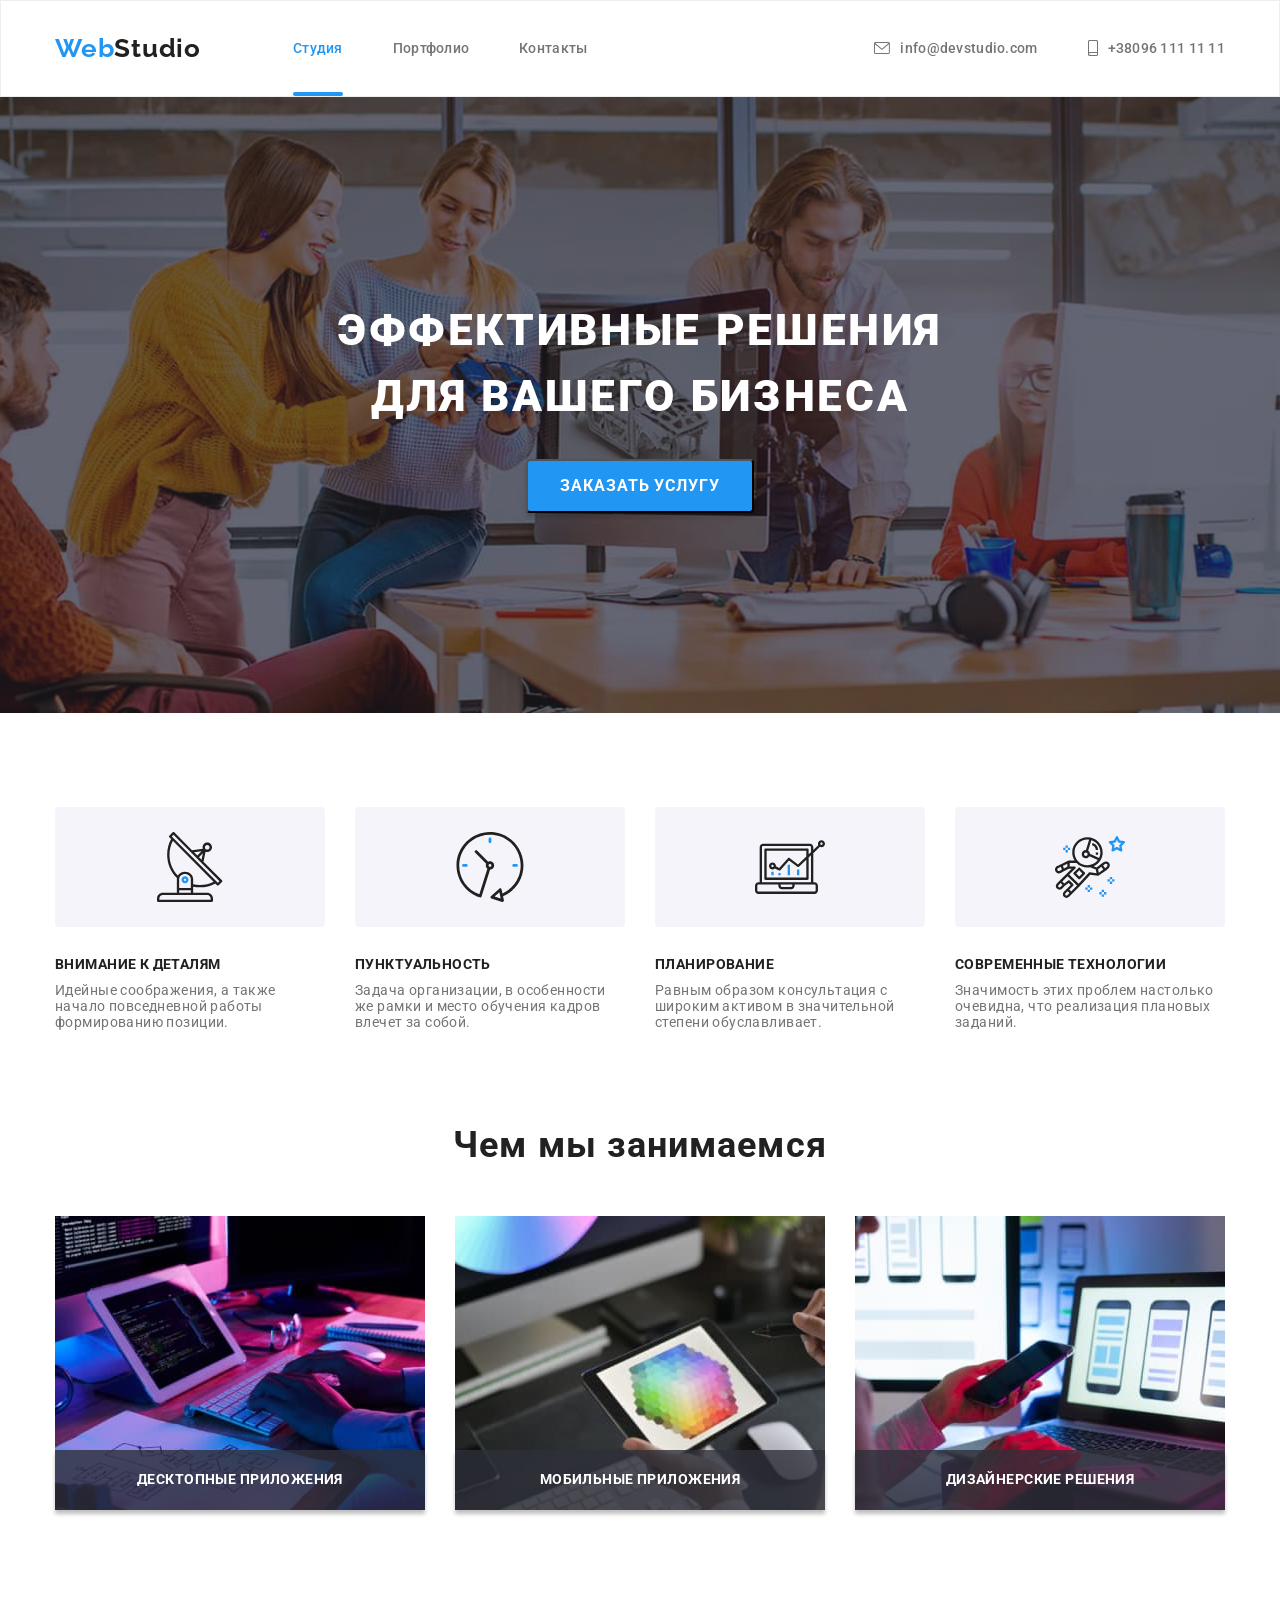
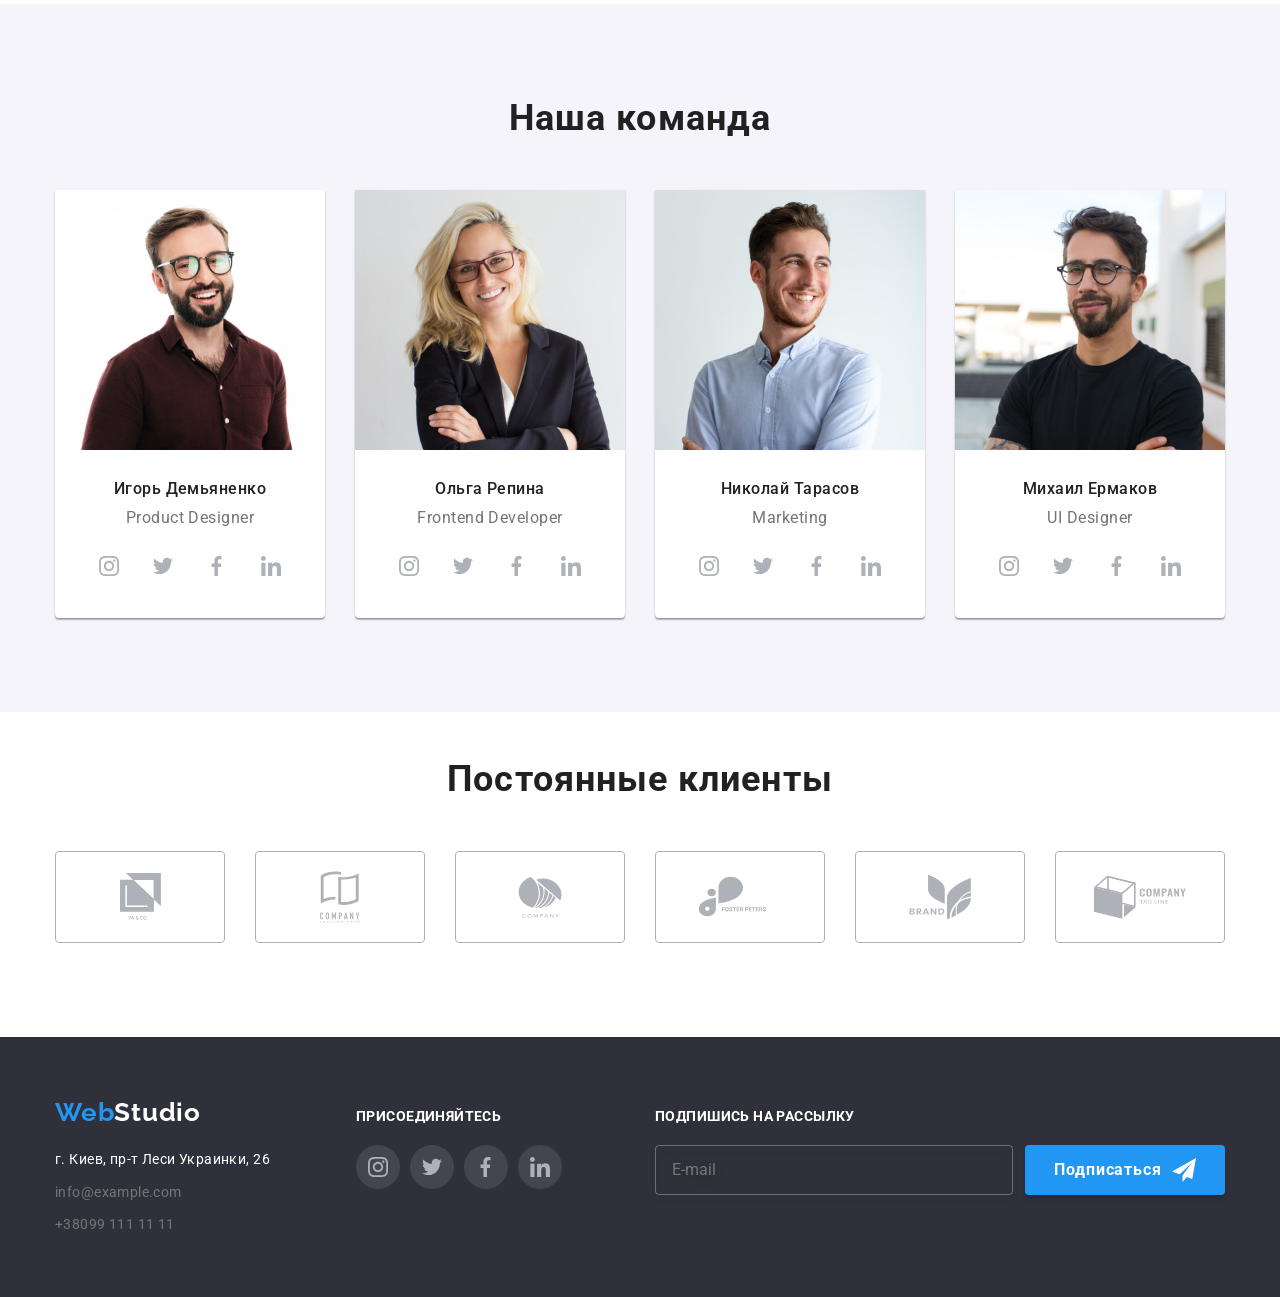
==== index.html @ 6029da36 "Начало" ====
<!DOCTYPE html>
<html lang="ru">
  <head>
    <meta charset="UTF-8">
    <meta http-equiv="X-UA-Compatible" content="IE=edge">
    <meta name="viewport" content="width=device-width, initial-scale=1.0">
    <title>Document</title>
    <link rel="stylesheet" href="https://fonts.googleapis.com/css2?family=Raleway:wght@700&family=Roboto:wght@400;500;700;900&display=swap">
    <link rel="stylesheet" href="https://cdnjs.cloudflare.com/ajax/libs/animate.css/4.1.1/animate.min.css">
    <link rel="stylesheet" href="https://cdnjs.cloudflare.com/ajax/libs/modern-normalize/1.0.0/modern-normalize.min.css">
    <link rel="stylesheet" href="./css/styles.css">
    <!--<link rel="stylesheet"  href="./css/main.min.css">-->
  </head>
  <body>
    <!--Шапка сайта-->
    <header class="header">
      <div class="container header-container">
      <nav class="navigation">
        <a class="logo-link link animate__flipInY" href="./index.html" lang="en"><span>Web</span>Studio</a>
        <ul class="menu list">
          <li class="menu-item"><a class="menu-link current" href="">Студия</a></li>
          <li class="menu-item"><a class="menu-link link" href="./portfolio.html">Портфолио</a></li>
          <li class="menu-item"><a class="menu-link link" href="">Контакты</a></li>
        </ul>
      </nav>
      <ul class="menu-two list">
        <li class="menu-item">
          <a class="contacts link" href="mailto:info@devstudio.com">
            <svg class="email-icon"><use href="./images/sprite.svg#icon-envelope"></use></svg>info@devstudio.com</a>
        </li>
          <li class="menu-item">
            <a class="tel-link link" href="tel:+380961111111">
              <svg class="tel-icon"><use href="./images/sprite.svg#icon-smartphone"></use></svg>+38096 111 11 11</a>
          </li>
      </ul>
    </div>
    </header>
    <!--Герой-->
    <main>
      <section class="hero">
        <div class="container">
        <h1 class="hero-title">Эффективные решения  для вашего бизнеса</h1>
        <div>
        <button class="modal-btn" type="button" data-modal-open>Заказать услугу</button>
        </div>
      </div>
      </section>
      <!--Особенности-->
      <section class="features section">
        <div class="container">
        <h2 class="hidden">Наши плюсы</h2>
        <ul class="features-list">
          <li class="item">
        <div class="icon-container">
        <svg class="icon" width="70" height="70"><use href="./images/sprite.svg#icon-antenna"></use></svg>
        </div>
            <h3 class="features-title">Внимание к деталям</h3>
            <p class="features-content">Идейные соображения, а также начало повседневной работы формированию позиции.</p>
          </li>
          <li class="item clock-icon">
        <div class="icon-container">
          <svg class="icon" width="70" height="70"><use href="./images/sprite.svg#icon-clock"></use></svg>
        </div>
            <h3 class="features-title">Пунктуальность</h3>
            <p class="features-content">Задача организации, в особенности же рамки и место обучения кадров влечет за собой.</p>
          </li>
          <li class="item diagram-icon">
        <div class="icon-container">
          <svg class="icon" width="70" height="70"><use href="./images/sprite.svg#icon-diagram"></use></svg>
        </div>
            <h3 class="features-title">Планирование</h3>
            <p class="features-content">Равным образом консультация с широким активом в значительной степени обуславливает.</p>
          </li>
          <li class="item astronaut-icon">
        <div class="icon-container">
          <svg class="icon" width="70" height="70"><use href="./images/sprite.svg#icon-astronaut"></use></svg>
        </div>
            <h3 class="features-title">Современные технологии</h3>
            <p class="features-content"> Значимость этих проблем настолько очевидна, что реализация плановых заданий.</p>
          </li>
        </ul>
        </div>
      </section>
      <!--Чем мы занимаемся-->
      <section class="we-doing section">
        <div class="container">
        <h2 class="we-doing-title">Чем мы занимаемся</h2>
        <ul class="doing-list">
          <li class="doing-item"><img src="./images/studio/img.jpg" alt="Image1" width="370">
            <p class="description-item">Десктопные приложения</p></li>
            <li class="doing-item"><img src="./images/studio/img1.jpg" alt="Image2" width="370">
            <p class="description-item">Мобильные приложения</p></li>
            <li class="doing-item"><img src="./images/studio/img2.jpg" alt="Image3" width="370">
            <p class="description-item">Дизайнерские решения</p></li>
        </ul>
      </div>
      </section>
      <!--Наша команда-->
      <section class="our-team section">
      <div class="container">
      <h2 class="our-team-title">Наша команда</h2>
      <ul class="team-list list">
          <li class="team-list-item">
            <img class="team-list-img" src="./images/studio/team1.jpg" alt="img team" width="270">
            <div class="card">
            <h3 class="team-title">Игорь Демьяненко</h3>
            <p class="team-content" lang="en">Product Designer</p>
          <ul class="social-list">
        <li class="social-list-item"><a href="" class="social-list-link link"> 
          <svg class="social-list-icon"><use href="./images/sprite.svg#icon-instagram"></use></svg>
          </a>
        </li>
        <li class="social-list-item"><a href="" class="social-list-link">
          <svg class="social-list-icon"><use href="./images/sprite.svg#icon-twitter"></use></svg>
          </a> 
        </li>
        <li class="social-list-item"><a href="" class="social-list-link">
          <svg class="social-list-icon"><use href="./images/sprite.svg#icon-facebook"></use></svg>
          </a>
        </li>
        <li class="social-list-item"><a href="" class="social-list-link">
          <svg class="social-list-icon"><use href="./images/sprite.svg#icon-linkedin"></use></svg>
          </a>
        </li>
          </ul>
          </div>
          </li>
          <li class="team-list-item">
            <img class="team-list-img" src="./images/studio/team2.jpg" alt="img team one" width="270">
            <div class="card">
            <h3 class="team-title">Ольга Репина</h3>
            <p class="team-content" lang="en">Frontend Developer</p>
          <ul class="social-list">
              <li class="social-list-item"><a href="" class="social-list-link link"> 
                <svg class="social-list-icon"><use href="./images/sprite.svg#icon-instagram"></use></svg>
                </a>
              </li>
              <li class="social-list-item"><a href="" class="social-list-link">
                <svg class="social-list-icon"><use href="./images/sprite.svg#icon-twitter"></use></svg>
                </a> 
              </li>
              <li class="social-list-item"><a href="" class="social-list-link">
                <svg class="social-list-icon"><use href="./images/sprite.svg#icon-facebook"></use></svg>
                </a>
              </li>
              <li class="social-list-item"><a href="" class="social-list-link">
                <svg class="social-list-icon"><use href="./images/sprite.svg#icon-linkedin"></use></svg>
                </a>
              </li>
          </ul>
          </div>
          </li>
          <li class="team-list-item">
            <img  class="team-list-img" src="./images/studio/team3.jpg" alt="img team two" width="270">
            <div class="card">
            <h3 class="team-title">Николай Тарасов</h3>
            <p class="team-content" lang="en">Marketing</p>
          <ul class="social-list">
              <li class="social-list-item"><a href="" class="social-list-link link"> 
                <svg class="social-list-icon"><use href="./images/sprite.svg#icon-instagram"></use>
                </svg>
                </a>
              </li>
              <li class="social-list-item"><a href="" class="social-list-link link">
                <svg class="social-list-icon"><use href="./images/sprite.svg#icon-twitter"></use></svg>
                </a> 
              </li>
              <li class="social-list-item"><a href="" class="social-list-link link">
                <svg class="social-list-icon"><use href="./images/sprite.svg#icon-facebook"></use></svg>
                </a>
              </li>
              <li class="social-list-item"><a href="" class="social-list-link link">
                <svg class="social-list-icon"><use href="./images/sprite.svg#icon-linkedin"></use></svg>
                </a>
              </li>
          </ul>  
          </div>
          </li>
          <li class="team-list-item">
            <img  class="team-list-img" src="./images/studio/team4.jpg" alt="img team three" width="270">
            <div class="card">
            <h3 class="team-title">Михаил Ермаков</h3>
            <p class="team-content" lang="en">UI Designer</p>
          <ul class="social-list">
              <li class="social-list-item"><a href="" class="social-list-link link"> 
                <svg class="social-list-icon"><use href="./images/sprite.svg#icon-instagram"></use></svg>
                </a>
              </li>
              <li class="social-list-item"><a href="" class="social-list-link link">
                <svg class="social-list-icon"><use href="./images/sprite.svg#icon-twitter"></use></svg>
                </a> 
              </li>
              <li class="social-list-item"><a href="" class="social-list-link link">
                <svg class="social-list-icon"><use href="./images/sprite.svg#icon-facebook"></use></svg>
                </a>
              </li>
              <li class="social-list-item"><a href="" class="social-list-link link">
                <svg class="social-list-icon"><use href="./images/sprite.svg#icon-linkedin"></use></svg>
                </a>
              </li>
          </ul>
          </div>
          </li>
        </ul>
      </div>
      </section>
    <!--Постоянные клиенты-->
      <section class="clients section">
        <h2 class="clients-title">Постоянные клиенты</h2>
        <ul class="clients-list">
        <li class="clients-list-item">
          <a href="" class="clients-list-link link">
          <svg class="clients-list-icon"  width="41" height="47"><use href="./images/client.svg#icon-group1"></use></svg>
        </a>
        </li>
        <li class="clients-list-item">
          <a href="" class="clients-list-link link">
          <svg class="clients-list-icon" width="40" height="52">
            <use href="./images/client.svg#icon-group2"></use></svg>
        </a>
        </li>
        <li class="clients-list-item">
          <a href="" class="clients-list-link link">
          <svg class="clients-list-icon" width="44" height="42">
            <use href="./images/client.svg#icon-group3"></use></svg>
        </a>
        </li>
        <li class="clients-list-item">
          <a href="" class="clients-list-link link">
          <svg class="clients-list-icon" width="85" height="41"><use href="./images/client.svg#icon-group4"></use></svg>
        </a>
        </li>
        <li class="clients-list-item">
          <a href="" class="clients-list-link link">
          <svg class="clients-list-icon" width="63" height="46"><use href="./images/client.svg#icon-group5"></use></svg>
        </a>
        </li>
        <li class="clients-list-item">
          <a href="" class="clients-list-link link">
          <svg class="clients-list-icon" width="94" height="44"><use href="./images/client.svg#icon-group6"></use></svg>
        </a>
        </li>
        </ul>
      </section>
    </main>
    <!--Футер-->
    <footer class="footer">
      <div class="container footer-container">
        <div class="footer-part">
      <a class="logo-link-two link" href="" lang="en"><span>Web</span><span class="logo-color">Studio</span></a>
      <address class="address">
        <ul class="footer-list">
          <li class="address-link">
            <a class="map-link link" href="https://goo.gl/maps/Ut2xwaLdVSmV2iXo9" target="_blank" rel="noreferrer noopener">г. Киев, пр-т Леси Украинки, 26</a>
          </li>
          <li class="address-link">
            <a class="contacts-two link" href="mailto:info@example.com">info@example.com</a>
          </li>
          <li>
            <a class="tel-link-two link" href="tel:+380991111111">+38099 111 11 11</a>
          </li>
        </ul>
      </address>
    </div>
      <div class="network">
        <h3 class="network-item">присоединяйтесь</h3>
        <ul class="network-list">
          <li class="network-list-item">
            <a class="network-list-link link" href=""> 
            <svg class="network-list-icon"><use href="./images/sprite.svg#icon-instagram"></use></svg>
            </a>
          </li>
          <li class="network-list-item">
            <a href="" class="network-list-link link">
            <svg class="network-list-icon"><use href="./images/sprite.svg#icon-twitter"></use></svg>
            </a> 
          </li>
          <li class="network-list-item">
            <a href="" class="network-list-link link">
            <svg class="network-list-icon"><use href="./images/sprite.svg#icon-facebook"></use></svg>
            </a>
          </li>
          <li class="network-list-item">
            <a href="" class="network-list-link link">
            <svg class="network-list-icon"><use href="./images/sprite.svg#icon-linkedin"></use></svg>
            </a>
          </li>
      </ul>
      </div>
          <!--Подписаться-->
    <div class="subscribe">
      <p class="footer-form-head">Подпишись на рассылку</p>
      <form action="#" class="footer-form">
      <input type="email" name="user-subscribe" class="footer-form-input" placeholder="E-mail">
      <button type="submit" class="footer-form-btn">Подписаться
        <svg class="footer-btn-icon" width="24" height="24"><use href="./images/icon.send.svg#icon-iconsend"></use></svg>
      </button>
      </form>
    </div>
    </div>
    </footer>
    <!--Modal window-->
    <div class="backdrop is-hidden" data-modal>
      <div class="modal">
        <button class="modal-close-btn" type="button" data-modal-close>
          <svg class="close-btn-icon" width="18" height="18"><use href="./images/sprite.svg#icon-close-button"></use></svg>
        </button>
            <!--Форма-->
            <form action="#" method="GET" class="modal-form">
              <p class="mode-form-head">Оставьте свои данные, мы вам перезвоним</p>
            <label class="modal-label-field">
                Имя
              <span class="modal-form-input-wrapper">
              <input type="text" name="user-name" class="modal-form-input" placeholder="" required minlength="2">
              <svg class="form-icon"><use href="./images/icons.svg#icon-person"></use></svg>
              </span>
            </label>
            <label class="modal-label-field">
                Телефон
                <span class="modal-form-input-wrapper">
                <input type="tel" name="user-phone" class="modal-form-input" required 
                pattern="[0-9]{3}-[0-9]{3}-[0-9]{2}-[0-9]{2}" title="096-111-11-11" placeholder="">
                <svg class="form-icon"><use href="./images/icons.svg#icon-phone"></use></svg>
              </span>
            </label>
            <label class="modal-label-field">
                Почта
                <span class="modal-form-input-wrapper">
                <input type="email" name="user-email" class="modal-form-input" placeholder="" required title="rubic.bob@123.com">
              <svg class="form-icon"><use href="./images/icons.svg#icon-email"></use></svg>
              </span>
            </label>
            <label class="modal-label-field">
              Комментарий
            <textarea name="user-comment" class="modal-form-comment" placeholder="Введите текст"></textarea>
            </label>
            <div class="checkbox">
              <input type="checkbox" name="user-policy" class="modal-form-checkbox visually-hidden" id="checkbox-policy" required>
              <label for="checkbox-policy" class="modal-form-checkbox-policy">Соглашаюсь с рассылкой и принимаю<a class="modal-form-policy-link" href=""> Условия договора</a>
              </label>
            </div>
            <button type="submit" class="modal-form-btn">Отправить</button>
            </form>
      </div>
    </div>
    <script src="./js/modal.js"></script>
  </body>
</html>
---- css/styles.css ----
:root {
  --main-color: #212121;
  --second-color: #757575;
  --hover-color: #2196f3;
  --white-color: #ffffff;
  --new-color: #f5f4fa;
  --border: #eeeeee;
  --two-color: #2f303a;
  --end-color: #c4c4c4;
  --fill-color: #afb1b8;
  --close-color: #000000;
  --portfolio-shadow: 0px 1px 1px rgba(0, 0, 0, 0.12),
    0px 4px 4px rgba(0, 0, 0, 0.06), 1px 4px 6px rgba(0, 0, 0, 0.16);
  --timing-func: cubic-bezier(0.4, 0, 0.2, 1);
}
body {
  font-family: 'Roboto', sans-serif;
  color: var(--main-color);
  margin: 0;
}
h1,
h2,
h3,
h4,
h5,
p {
  margin-top: 0;
  margin-bottom: 0;
}
ul,
ol {
  margin-top: 0;
  margin-bottom: 0;
  padding-left: 0;
}
img {
  display: block;
}
ul {
  list-style: none;
}
.link {
  text-decoration: none;
  color: inherit;
}
.section {
  padding-top: 94px;
  padding-bottom: 94px;
}
.visually-hidden {
  position: absolute !important;
  clip: rect(1px 1px 1px 1px); /* IE6, IE7 */
  clip: rect(1px, 1px, 1px, 1px);
  padding: 0 !important;
  border: 0 !important;
  height: 1px !important;
  width: 1px !important;
  overflow: hidden;
}

.hidden {
  position: absolute;
  width: 1px;
  height: 1px;
  margin: -1px;
  border: 0;
  padding: 0;
  white-space: nowrap;
  clip-path: inset(100%);
  clip: rect(0 0 0 0);
  overflow: hidden;
}
/*Container*/
.header {
  padding: 32px 0px 32px 0px;
  border: 1px solid var(--border);
}
.container {
  width: 1200px;
  padding-left: 15px;
  padding-right: 15px;
  margin-bottom: 0px;
  margin-left: auto;
  margin-right: auto;
}
.header-container {
  display: flex;
  align-items: center;
}
/* Логотип */
.logo-link {
  font-family: 'Raleway', sans-serif;
  width: 145px;
  font-weight: 700;
  font-size: 26px;
  line-height: 1.19;
  letter-spacing: 0.03em;
  margin-right: 93px;
  animation-duration: 2500ms;
  animation-iteration-count: 1;
}
.logo-link > span {
  color: var(--hover-color);
}
.navigation {
  display: flex;
  align-items: center;
}
.navigation .menu-link .contacts .tel-link {
  font-weight: 500;
  font-size: 14px;
  line-height: 1.14;
  letter-spacing: 0.02em;
}
.menu {
  display: flex;
  align-items: center;
  padding: 0px;
}
.menu-two {
  display: flex;
  align-items: center;
  margin-left: auto;
  padding: 0px;
}
.email-icon {
  display: inline-block;
  align-items: center;
  width: 16px;
  height: 12px;
  margin-right: 10px;
}
.tel-icon {
  display: inline-block;
  align-items: center;
  width: 10px;
  height: 16px;
  margin-right: 10px;
}
.email-icon:hover,
.tel-icon:hover {
  color: var(--hover-color);
}
.menu-item:not(:last-child) {
  margin-right: 50px;
}
.menu-link {
  color: var(--second-color);
  transition: color 250ms var(--timing-func);
  text-decoration: none;
  box-shadow: 250ms var(--timing-func);
}
.current {
  top: 0;
  position: relative;
  color: var(--hover-color);
}
.current::after {
  content: '';
  position: absolute;
  bottom: -40px;
  left: 0;
  width: 100%;
  height: 4px;
  border-radius: 2px;
  background-color: var(--hover-color);
}
.menu-item {
  font-weight: 500;
  font-size: 14px;
  line-height: 1.4;
  letter-spacing: 0.02em;
  color: var(--main-color);
  fill: currentColor;
}
.contacts,
.tel-link {
  display: flex;
  align-items: center;
  font-weight: 500;
  font-size: 14px;
  line-height: 1.4;
  letter-spacing: 0.02em;
  color: var(--second-color);
  transition: color 250ms var(--timing-func);
}
.menu-link:hover,
.menu-link:focus,
.contacts:hover,
.contacts:focus,
.tel-link:hover,
.tel-link:focus {
  color: var(--hover-color);
}
/*Герой*/
.hero {
  padding-top: 200px;
  padding-bottom: 200px;
  text-align: center;
  max-width: 1600px;
  min-height: 600px;
  margin-left: auto;
  margin-right: auto;
  background-color: var(--two-color);
}
.hero {
  background-image: linear-gradient(
      to right,
      rgba(47, 48, 58, 0.4),
      rgba(47, 48, 58, 0.4)
    ),
    url('../images/studio/team.img.jpg');
  background-repeat: no-repeat;
  background-position: center;
  background-size: cover;
  background-color: var(--end-color);
}
.hero-title {
  width: 696px;
  margin: 0 auto 30px;
  color: var(--white-color);
  font-weight: 900;
  font-size: 44px;
  line-height: 1.5;
  letter-spacing: 0.06em;
  text-transform: uppercase;
}
/*Кнопка*/
.modal-btn {
  min-width: 200px;
  border-radius: 4px;
  padding: 10px 32px;
  letter-spacing: 0.06em;
  text-align: center;
  align-items: center;
  text-transform: uppercase;
  color: var(--white-color);
  background-color: var(--hover-color);
  font-weight: 700;
  font-size: 16px;
  line-height: 1.87;
  box-shadow: 0px 4px 4px rgba(0, 0, 0, 0.15);
  cursor: pointer;
  transition: border-color 250ms var(--timing-func),
    color 250ms var(--timing-func), background-color 250ms var(--timing-func);
}
/*Особенности*/
.features {
  padding-bottom: 47px;
}
.features-list {
  display: flex;
  margin-left: -30px;
  margin-top: -30px;
}
.item {
  width: 270px;
  margin-left: 30px;
  margin-top: 30px;
}

.icon-container {
  display: flex;
  justify-content: center;
  align-items: center;
  height: 120px;
  margin-bottom: 30px;
  background-color: var(--new-color);
  border-radius: 4px;
}
.features-title {
  margin-bottom: 10px;
  font-style: normal;
  font-weight: 700;
  font-size: 14px;
  line-height: 1.14;
  letter-spacing: 0.03em;
  text-transform: uppercase;
  color: var(--main-color);
}
.features-content {
  font-style: normal;
  font-weight: 400;
  font-size: 14px;
  line-height: 1.14;
  letter-spacing: 0.03em;
  color: var(--second-color);
}
/* Чем мы занимаемся */
.we-doing {
  padding-top: 47px;
}
.we-doing .we-doing-title {
  display: flex;
  justify-content: center;
  min-width: 376px;
  margin-bottom: 50px;
  font-weight: 700;
  font-size: 36px;
  line-height: 1.16;
  letter-spacing: 0.03em;
  text-align: center;
}
.doing-list {
  display: flex;
  flex-wrap: wrap;
  margin-left: -30px;
  margin-top: -30px;
}
.doing-list .description-item {
  display: flex;
  justify-content: center;
  align-items: center;
  position: absolute;
  width: 370px;
  height: 60px;
  text-align: center;
  bottom: 0px;
  left: 0px;
  background-color: rgba(47, 48, 58, 0.8);
  box-shadow: 0px 4px 4px rgba(0, 0, 0, 0.25);
  color: var(--white-color);
  font-weight: 700;
  font-size: 14px;
  line-height: 1.14;
  letter-spacing: 0.03em;
  text-transform: uppercase;
}
.doing-list .doing-item {
  position: relative;
}
.doing-item {
  margin-left: 30px;
  margin-top: 30px;
  flex-basis: calc((100% - 90px) / 3);
}
/* Наша команда */
.social-list {
  display: flex;
  justify-content: space-between;
}
.social-list-icon {
  width: 20px;
  height: 20px;
  fill: var(--fill-color);
  transition: fill 250ms var(--timing-func);
}
.social-list-link {
  display: flex;
  justify-content: center;
  align-items: center;
  width: 44px;
  height: 44px;
  background-color: var(--white-color);
  border-radius: 50%;
  cursor: pointer;
  transition: background-color 250ms var(--timing-func),
    color 250ms var(--timing-func);
}
.social-list-link:hover,
.social-list-link:focus {
  background-color: var(--hover-color);
}
.social-list-link:hover .social-list-icon,
.social-list-link:focus .social-list-icon {
  fill: var(--white-color);
}
.our-team:nth-child(2n) {
  background-color: var(--new-color);
  margin-bottom: 0px;
}
.team-list {
  display: flex;
  flex-wrap: wrap;
  margin-left: -30px;
  margin-top: -30px;
}
.team-list-item {
  margin-left: 30px;
  margin-top: 30px;
  box-shadow: 0px 1px 3px rgba(0, 0, 0, 0.12), 0px 1px 1px rgba(0, 0, 0, 0.14),
    0px 2px 1px rgba(0, 0, 0, 0.2);
  border-radius: 0px 0px 4px 4px;
  flex-basis: calc((100% - 120px) / 4);
  background-color: var(--white-color);
}
.card {
  padding-left: 32px;
  padding-right: 32px;
  padding-top: 30px;
  padding-bottom: 30px;
}
.our-team,
.our-team-title {
  text-align: center;
  margin-bottom: 50px;
  font-weight: 700;
  font-size: 36px;
  line-height: 1.16;
  letter-spacing: 0.03em;
  color: var(--main-color);
}
.team-title {
  margin-bottom: 10px;
  font-weight: 500;
  font-size: 16px;
  line-height: 1.18;
  letter-spacing: 0.03em;
  color: var(--main-color);
}
.team-content {
  margin-bottom: 16px;
  color: var(--second-color);
  font-weight: 400;
  font-size: 16px;
  line-height: 1.18;
  letter-spacing: 0.03em;
}
/*Постоянные клиенты*/
.clients {
  padding-top: 47px;
}
.clients-list {
  display: flex;
  justify-content: center;
  align-items: center;
  cursor: pointer;
  margin-top: -30px;
  margin-left: -30px;
}
.clients-list-item {
  margin-top: 30px;
  margin-left: 30px;
}

.clients-title {
  text-align: center;
  margin-bottom: 50px;
  font-weight: 700;
  font-size: 36px;
  line-height: 1.16;
  letter-spacing: 0.03em;
  color: var(--main-color);
}
.clients-list-link {
  display: flex;
  justify-content: center;
  align-items: center;
  width: 170px;
  height: 92px;
  border: 1px solid var(--fill-color);
  box-sizing: border-box;
  border-radius: 4px;
  transition: border-color 250ms var(--timing-func);
}
.clients-list-icon {
  fill: var(--fill-color);
  transition: fill 250ms var(--timing-func);
}
.clients-list-link:hover,
.clients-list-link:focus {
  color: var(--fill-color);
  border-color: var(--hover-color);
}
.clients-list-link:hover .clients-list-icon,
.clients-list-link:focus .clients-list-icon {
  fill: var(--hover-color);
}
/*Присоединяйтесь*/
.footer-container {
  display: flex;
  align-items: baseline;
}
.network {
  margin-left: 70px;
  max-width: 1200px;
}
.network-item {
  display: flex;
  align-items: center;
  margin-bottom: 20px;
  font-weight: 700;
  font-size: 14px;
  line-height: 1.14;
  letter-spacing: 0.03em;
  text-transform: uppercase;
  text-align: center;
  color: var(--white-color);
}
.network-list {
  display: flex;
}
.network-list-icon {
  width: 20px;
  height: 20px;
  fill: var(--fill-color);
  transition: fill 250ms var(--timing-func);
}
.network-list-item:not(:first-child) {
  margin-left: 10px;
}
.network-list-link {
  display: flex;
  justify-content: center;
  align-items: center;
  width: 44px;
  height: 44px;
  border-radius: 50%;
  cursor: pointer;
  color: var(--fill-color);
  background-color: rgba(255, 255, 255, 0.1);
  transition: background-color 250ms var(--timing-func);
}
.network-list-link:hover,
.network-list-link:focus {
  background-color: var(--hover-color);
}
.network-list-link:hover .network-list-icon,
.network-list-link:focus .network-list-icon {
  fill: var(--white-color);
}
/* Футер */
.footer {
  padding-top: 60px;
  padding-bottom: 60px;
  background-color: var(--two-color);
  flex-direction: column;
}
/*Футер логотип*/
.footer .logo-link-two {
  font-family: 'Raleway', sans-serif;
  display: inline-block;
  width: 145px;
  font-weight: 700;
  font-size: 26px;
  line-height: 1.19;
  letter-spacing: 0.03em;
  margin-bottom: 20px;
}
.footer .logo-color {
  color: var(--white-color);
}
.logo-link-two > span {
  color: var(--hover-color);
}
.footer-list {
  display: inline-block;
}
/* Адресс */
.map-link {
  min-width: 231px;
  font-style: normal;
  font-weight: 400;
  font-size: 14px;
  line-height: 1.71;
  letter-spacing: 0.03em;
  color: var(--white-color);
  text-decoration: none;
}
.map-link,
.contacts-two {
  display: inline-block;
}
.address:hover {
  color: var(--white-color);
}
.contacts-two,
.tel-link-two {
  font-style: normal;
  color: var(--second-color);
  font-weight: 400;
  font-size: 14px;
  line-height: 1.71;
  letter-spacing: 0.03em;
  transition: color 250ms var(--timing-func);
}
.tel-link-two .contacts-two {
  color: rgba(255 255 255 0.6);
}
.footer,
.address,
.contacts-two:hover,
.tel-link-two:hover {
  color: var(--hover-color);
}
.address-link:not(:last-child) {
  margin-bottom: 9px;
}
/* Портфолио */
.main {
  display: flex;
  justify-content: center;
  margin-bottom: 50px;
}
.techno {
  display: flex;
  align-items: center;
  flex-wrap: wrap;
  margin-left: -30px;
  margin-top: -30px;
  padding: 0px;
}
.techno-item {
  margin-left: 30px;
  margin-top: 30px;
  flex-basis: calc((100% - 120px) / 9);
  transition: box-shadow 250ms var(--timing-func);
}
.techno-item:hover,
.techno-item:focus,
.techno-link:hover,
.techno-link:focus {
  box-shadow: var(--portfolio-shadow);
  transition: box-shadow 250ms var(--timing-func);
}
.techno-link {
  filter: drop-shadow(0px 4px 4px rgba(0, 0, 0, 0.025));
}
.team-list-img-wrapper:hover,
.team-list-img-wrapper:focus {
  box-shadow: var(--portfolio-shadow);
}
.card-container {
  padding: 20px 24px;
  border: 1px solid var(--border);
  box-sizing: border-box;
  border-top: 0;
  background-color: var(--white-color);
}
/* Уникальный Контент */
/* Кнопка*/
.portfolio-item:not(:last-child) {
  margin-right: 8px;
}
.portfolio .btn-filter {
  background-color: var(--new-color);
  font-weight: 500;
  font-size: 16px;
  line-height: 1.62;
  letter-spacing: 0.03em;
  border: 1px solid var(--border);
  cursor: pointer;
  border-radius: 4px;
  padding: 6px 22px;
  box-shadow: 250ms var(--timing-func);
  transition: transform 250ms var(--timing-func);
}
.btn-filter:hover,
.btn-filter:focus,
.btn-filter:active {
  color: var(--white-color);
  background-color: var(--hover-color);
  box-shadow: 250ms var(--timing-func);
  transition: color 250ms var(--timing-func);
  transition: transform 250ms var(--timing-func);
  box-shadow: 0px 3px 1px rgba(0, 0, 0, 0.1), 0px 1px 2px rgba(0, 0, 0, 0.08),
    0px 2px 2px rgba(0, 0, 0, 0.12);
}
.portfolio .portfolio-title {
  margin-bottom: 4px;
  font-style: normal;
  font-weight: 700;
  font-size: 18px;
  line-height: 2;
  letter-spacing: 0.06em;
  color: var(--main-color);
}
.portfolio .portfolio-content {
  color: var(--second-color);
  font-weight: 400;
  font-size: 16px;
  line-height: 1.87;
  letter-spacing: 0.03em;
}

/*Overlay*/
.team-list-img-wrapper {
  position: relative;
  overflow: hidden;
}
.overlay {
  position: absolute;
  top: 0;
  left: 0;
  padding: 63px 24px;
  font-weight: 400;
  font-size: 18px;
  line-height: 1.55;
  width: 100%;
  height: 100%;
  letter-spacing: 0.03em;
  transform: translateY(100%);
  background-color: rgba(33, 150, 243, 0.9);
  color: var(--white-color);
}
.techno-link:hover .overlay,
.techno-link:focus .overlay {
  transform: translateY(0%);
  transition: transform 250ms var(--timing-func);
}
/*Подписаться*/
.subscribe {
  margin-left: 93px;
}
.footer-form {
  display: flex;
  align-items: center;
  justify-content: center;
}
.footer-form-head {
  color: var(--white-color);
  margin-bottom: 20px;
  font-weight: 700;
  font-size: 14px;
  line-height: 1.14;
  letter-spacing: 0.03em;
  text-transform: uppercase;
}
.footer-form-input {
  width: 358px;
  height: 50px;
  padding-left: 16px;
  border: 1px solid rgba(255, 255, 255, 0.3);
  box-sizing: border-box;
  filter: drop-shadow(0px 4px 4px rgba(0, 0, 0, 0.15));
  border-radius: 4px;
  background-color: transparent;
  color: var(--white-color);
  outline: none;
  transition: transform 250ms var(--timing-func);
}
.footer-form-input:focus {
  border-color: var(--hover-color);
  transition: transform 250ms var(--timing-func);
}
.footer-form-btn {
  display: flex;
  align-items: center;
  justify-content: center;
  font-weight: 700;
  font-size: 16px;
  line-height: 1.87;
  letter-spacing: 0.06em;
  color: var(--white-color);
  margin-left: 12px;
  background-color: var(--hover-color);
  box-shadow: 0px 4px 4px rgb(0 0 0 / 15%);
  border-radius: 4px;
  min-width: 200px;
  height: 50px;
  border: none;
  cursor: pointer;
  transition: background-color 250ms var(--timing-func),
    box-shadow 250ms var(--timing-func);
}
.footer-form-btn:hover,
.footer-form-btn:focus {
  transition: transform 250ms var(--timing-func);
}
.footer-btn-icon {
  fill: var(--white-color);
  margin-left: 10px;
}
/*Modal window*/
.backdrop {
  position: fixed;
  top: 0;
  left: 0;
  width: 100vw;
  height: 100vh;
  z-index: 100;
  background-color: rgba(0, 0, 0, 0.2);
  transition: opacity 250ms var(--timing-func),
    visibility 250ms var(--timing-func);
}
.modal {
  position: absolute;
  top: 50%;
  left: 50%;
  width: 528px;
  height: 580px;
  z-index: 100;
  border-radius: 4px;
  background-color: var(--white-color);
  transform: translate(-50%, -50%);
  padding: 40px;
}
.is-hidden {
  opacity: 0;
  visibility: hidden;
  pointer-events: none;
}
.modal-close-btn {
  position: absolute;
  border-radius: 50%;
  top: 8px;
  right: 8px;
  width: 30px;
  height: 30px;
  background-color: transparent;
  border: 1px solid rgba(0, 0, 0, 0.1);
  box-sizing: border-box;
  cursor: pointer;
  padding: 0;
  transition: transform 250ms var(--timing-func);
}
.close-btn-icon {
  color: var(--close-color);
  width: 11px;
  height: 11px;
  
}
.modal-close-btn:hover .close-btn-icon,
.modal-close-btn:focus .close-btn-icon {
  fill: var(--hover-color);
  transition: transform 250ms var(--timing-func);
}
/*Форма*/
.modal-form {
  display: flex;
  flex-direction: column;
  margin: 0 auto;
  background-color: var(--white-color);
}
.mode-form-head {
  font-weight: 700;
  text-align: center;
  font-size: 20px;
  line-height: 1.15;
  letter-spacing: 0.03em;
  margin-bottom: 12px;
  color: var(--main-color);
}
.modal-label-field {
  margin-bottom: 10px;
  color: var(--second-color);
}
.modal-form-input {
  width: 100%;
  height: 40px;
  box-sizing: border-box;
  border: 1px solid rgba(33, 33, 33, 0.2);
  border-radius: 4px;
  padding-left: 42px;
  cursor: pointer;
}
.modal-form-input:focus {
  border-color: var(--hover-color);
  outline: none;
  transition: transform 250ms var(--timing-func);
}
.modal-form-input:focus + .form-icon {
  fill: var(--hover-color);
  transition: transform 250ms var(--timing-func);
}
.modal-form-input-wrapper {
  display: block;
  position: relative;
  margin-top: 4px;
  transition: transform 250ms var(--timing-func);
  border-radius: 4px;
  box-sizing: border-box;
}
/*Валидность
.modal-form-input:required:focus:not(:placeholder-shown):valid {
  border-color: green;
}
.modal-form-input:required:focus:not(:placeholder-shown):invalid{
border-color: red;
}
*/
.form-icon {
  display: block;
  position: absolute;
  width: 18px;
  height: 18px;
  top: 50%;
  left: 15px;
  transform: translateY(-50%);
  color: var(--main-color);
}
.modal-form-comment {
  width: 100%;
  height: 120px;
  border: 1px solid rgba(33, 33, 33, 0.2);
  border-radius: 4px;
  resize: none;
  padding: 12px 16px;
  margin-top: 4px;
}
.modal-form-comment::placeholder {
  font-weight: 400;
  font-size: 14px;
  line-height: 1.14;
  letter-spacing: 0.01em;
  color: rgba(117, 117, 117, 0.5);
}
.modal-form-comment:focus {
  border-color: var(--hover-color);
  outline: none;
  transition: transform 250ms var(--timing-func);
}
.modal-form-checkbox-policy::before {
  content: "";
  display: inline-block;
  vertical-align: middle;
  width: 16px;
  height: 15px;
  cursor: pointer;
  margin-right: 8px;
  border:2px solid var(--main-color);
  border-radius: 3px;
} 
.modal-form-checkbox-policy {
  position: absolute;
  font-weight: 400;
  font-size: 14px;
  line-height: 1.71;
  letter-spacing: 0.03em;
  color: var(--second-color);
  }
.modal-form-checkbox:checked + .modal-form-checkbox-policy::before {
  background-image: url('../images/checked.svg');
  background-color: var(--hover-color) ;
  border-color:var(--hover-color);
  transition: transform 250ms var(--timing-func);

}
.modal-form-checkbox:focus + .modal-form-checkbox-policy::before {
  outline-color: var(--hover-color);
  transition: transform 250ms var(--timing-func);
  outline: none;
}
.modal-form:focus + .modal-form-checkbox::before {
  transition: transform 250ms var(--timing-func);
  outline: none;
  border-color: var(--main-color);
}
.modal-form-policy-link {
  font-weight: 400;
  font-size: 14px;
  line-height: 1.71;
  letter-spacing: 0.03em;
  text-decoration-line: underline;
  color: var(--hover-color);
}
.checkbox{
  position: relative;
}
.modal-form-btn {
  align-self: center;
  margin-top: 30px;
  font-weight: 700;
  font-size: 16px;
  line-height: 1.87;
  letter-spacing: 0.06em;
  color: var(--white-color);
  background-color: var(--hover-color);
  box-shadow: 0px 4px 4px rgb(0, 0, 0, 0.15);
  border-radius: 4px;
  border: none;
  width: 200px;
  min-height: 50px;
  transition: background-color 250ms var(--timing-func);
  cursor: pointer;
}
.modal-form-btn:hover,
.modal-form-btn:focus {
  box-shadow: 0px 4px 4px rgba(0, 0, 0, 0.15);
  transition: transform 250ms var(--timing-func);
}
---- css/main.min.css ----
.header{padding:32px 0px 32px 0px;border:1px solid var(--border)}.navigation{display:flex;align-items:center}body{font-family:"Roboto",sans-serif;color:var(--main-color);margin:0}ul,ol{margin-top:0;margin-bottom:0;padding-left:0}ul{list-style:none}h1,h2,h3,h4,h5,p{margin-top:0;margin-bottom:0}.footer{padding-top:60px;padding-bottom:60px;background-color:var(--two-color);flex-direction:column}/*# sourceMappingURL=main.min.css.map */
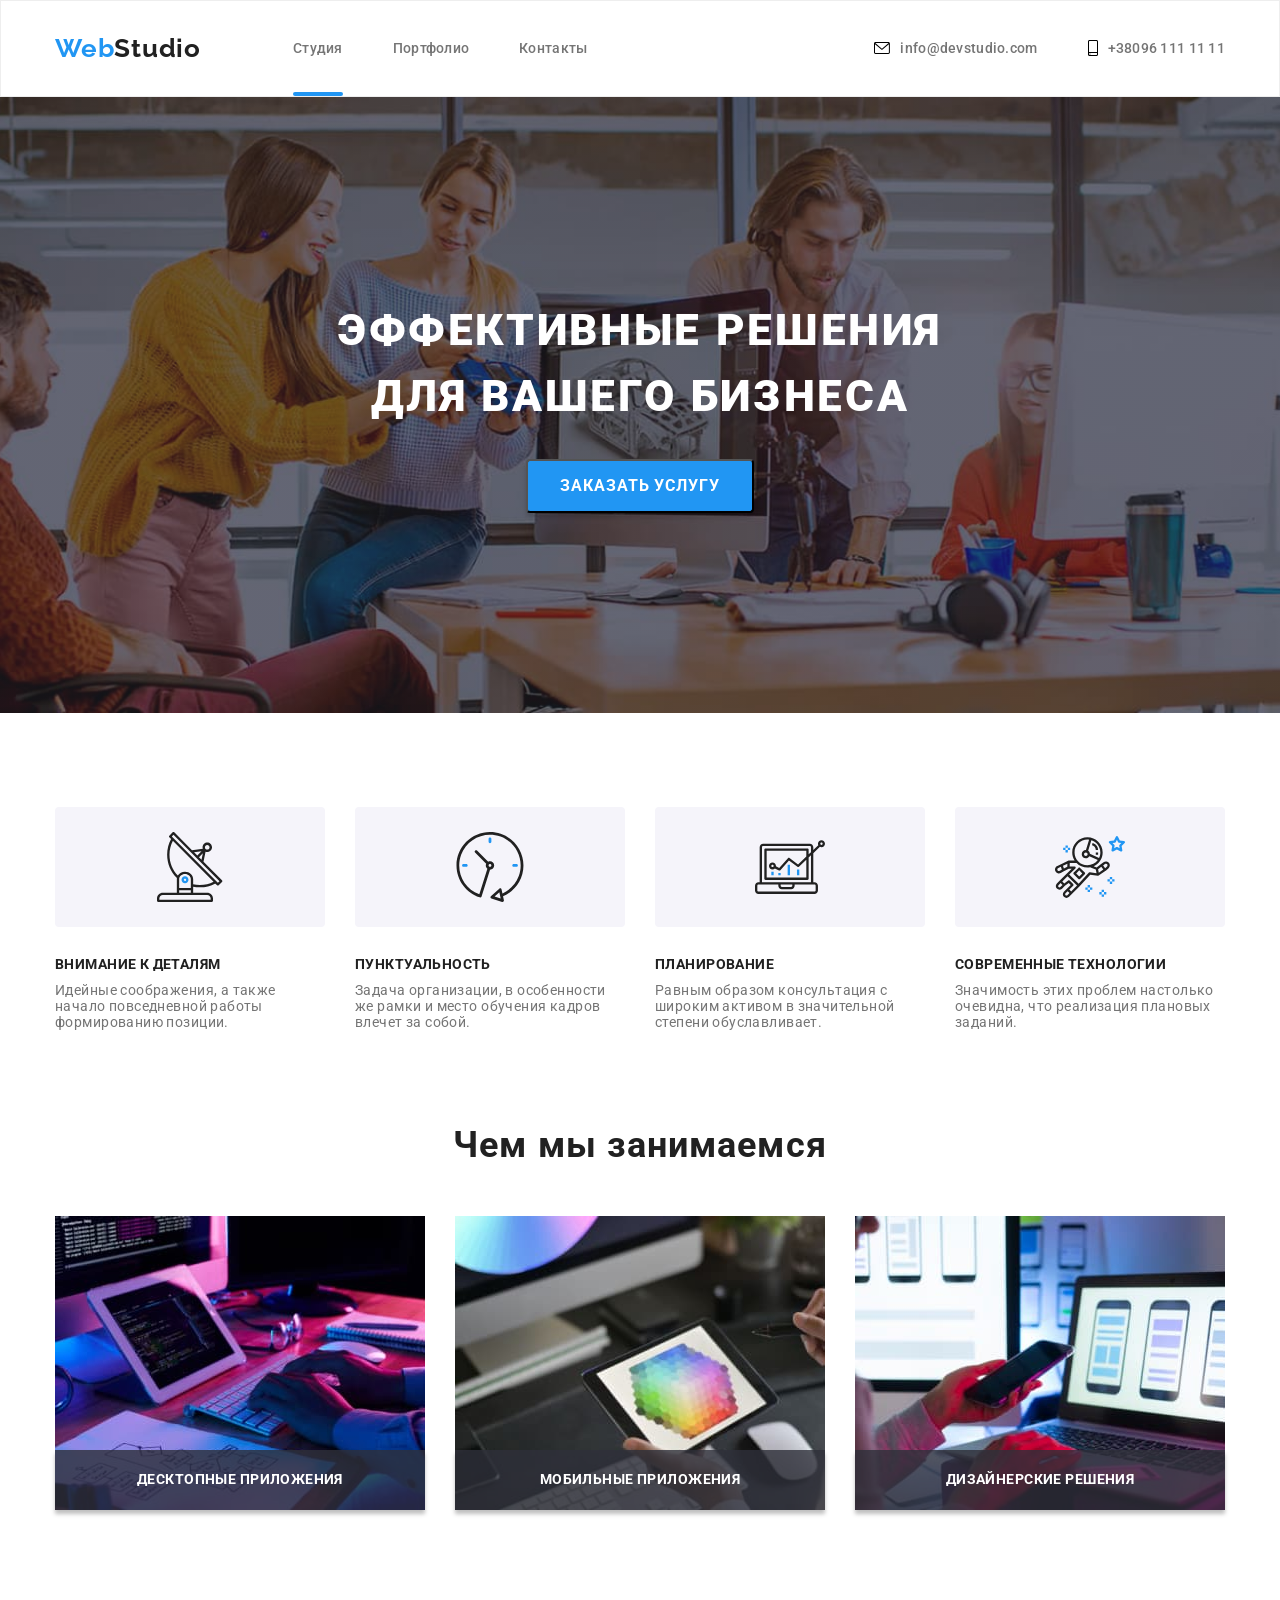
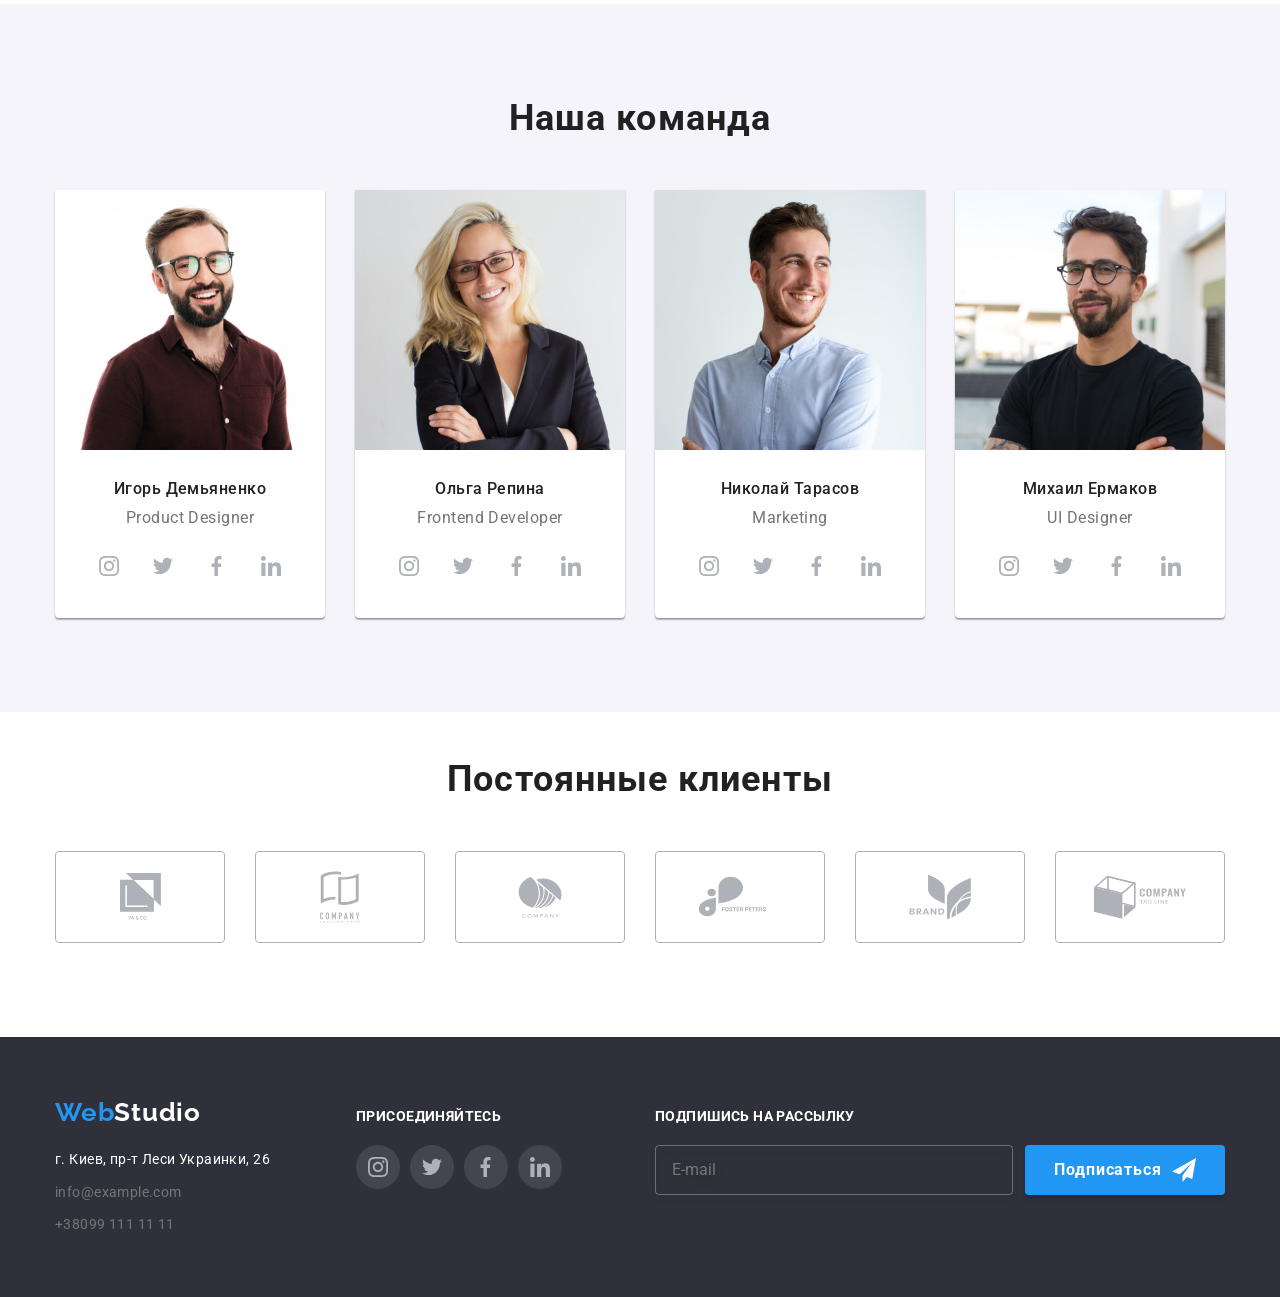
==== commit ec8ef114: "Бэм" ====
--- a/index.html
+++ b/index.html
@@ -8,29 +8,29 @@
     <link rel="stylesheet" href="https://fonts.googleapis.com/css2?family=Raleway:wght@700&family=Roboto:wght@400;500;700;900&display=swap">
     <link rel="stylesheet" href="https://cdnjs.cloudflare.com/ajax/libs/animate.css/4.1.1/animate.min.css">
     <link rel="stylesheet" href="https://cdnjs.cloudflare.com/ajax/libs/modern-normalize/1.0.0/modern-normalize.min.css">
-    <link rel="stylesheet" href="./css/styles.css">
-    <!--<link rel="stylesheet"  href="./css/main.min.css">-->
+    <!--<link rel="stylesheet" href="./css/styles.css">-->
+    <link rel="stylesheet"  href="./css/main.min.css">
   </head>
   <body>
     <!--Шапка сайта-->
     <header class="header">
-      <div class="container header-container">
+      <div class="container header__container">
       <nav class="navigation">
-        <a class="logo-link link animate__flipInY" href="./index.html" lang="en"><span>Web</span>Studio</a>
+        <a class="logo__link link animate__flipInY" href="./index.html" lang="en"><span>Web</span>Studio</a>
         <ul class="menu list">
-          <li class="menu-item"><a class="menu-link current" href="">Студия</a></li>
-          <li class="menu-item"><a class="menu-link link" href="./portfolio.html">Портфолио</a></li>
-          <li class="menu-item"><a class="menu-link link" href="">Контакты</a></li>
+          <li class="menu__item"><a class="menu__link current" href="">Студия</a></li>
+          <li class="menu__item"><a class="menu__link link" href="./portfolio.html">Портфолио</a></li>
+          <li class="menu__item"><a class="menu__link link" href="">Контакты</a></li>
         </ul>
       </nav>
-      <ul class="menu-two list">
-        <li class="menu-item">
-          <a class="contacts link" href="mailto:info@devstudio.com">
-            <svg class="email-icon"><use href="./images/sprite.svg#icon-envelope"></use></svg>info@devstudio.com</a>
-        </li>
-          <li class="menu-item">
-            <a class="tel-link link" href="tel:+380961111111">
-              <svg class="tel-icon"><use href="./images/sprite.svg#icon-smartphone"></use></svg>+38096 111 11 11</a>
+      <ul class="menu__two list">
+        <li class="menu__item">
+          <a class="contacts__link link" href="mailto:info@devstudio.com">
+            <svg class="email__icon"><use href="./images/sprite.svg#icon-envelope"></use></svg>info@devstudio.com</a>
+        </li>
+          <li class="menu__item">
+            <a class="tel__link link" href="tel:+380961111111">
+              <svg class="tel__icon"><use href="./images/sprite.svg#icon-smartphone"></use></svg>+38096 111 11 11</a>
           </li>
       </ul>
     </div>
@@ -39,9 +39,9 @@
     <main>
       <section class="hero">
         <div class="container">
-        <h1 class="hero-title">Эффективные решения  для вашего бизнеса</h1>
+        <h1 class="hero__title">Эффективные решения  для вашего бизнеса</h1>
         <div>
-        <button class="modal-btn" type="button" data-modal-open>Заказать услугу</button>
+        <button class="modal__btn" type="button" data-modal-open>Заказать услугу</button>
         </div>
       </div>
       </section>
@@ -49,153 +49,153 @@
       <section class="features section">
         <div class="container">
         <h2 class="hidden">Наши плюсы</h2>
-        <ul class="features-list">
+        <ul class="features__list">
           <li class="item">
-        <div class="icon-container">
+        <div class="icon__container">
         <svg class="icon" width="70" height="70"><use href="./images/sprite.svg#icon-antenna"></use></svg>
         </div>
-            <h3 class="features-title">Внимание к деталям</h3>
-            <p class="features-content">Идейные соображения, а также начало повседневной работы формированию позиции.</p>
+            <h3 class="features__title">Внимание к деталям</h3>
+            <p class="features__content">Идейные соображения, а также начало повседневной работы формированию позиции.</p>
           </li>
           <li class="item clock-icon">
-        <div class="icon-container">
+        <div class="icon__container">
           <svg class="icon" width="70" height="70"><use href="./images/sprite.svg#icon-clock"></use></svg>
         </div>
-            <h3 class="features-title">Пунктуальность</h3>
-            <p class="features-content">Задача организации, в особенности же рамки и место обучения кадров влечет за собой.</p>
+            <h3 class="features__title">Пунктуальность</h3>
+            <p class="features__content">Задача организации, в особенности же рамки и место обучения кадров влечет за собой.</p>
           </li>
           <li class="item diagram-icon">
-        <div class="icon-container">
+        <div class="icon__container">
           <svg class="icon" width="70" height="70"><use href="./images/sprite.svg#icon-diagram"></use></svg>
         </div>
-            <h3 class="features-title">Планирование</h3>
-            <p class="features-content">Равным образом консультация с широким активом в значительной степени обуславливает.</p>
+            <h3 class="features__title">Планирование</h3>
+            <p class="features__content">Равным образом консультация с широким активом в значительной степени обуславливает.</p>
           </li>
           <li class="item astronaut-icon">
-        <div class="icon-container">
+        <div class="icon__container">
           <svg class="icon" width="70" height="70"><use href="./images/sprite.svg#icon-astronaut"></use></svg>
         </div>
-            <h3 class="features-title">Современные технологии</h3>
-            <p class="features-content"> Значимость этих проблем настолько очевидна, что реализация плановых заданий.</p>
+            <h3 class="features__title">Современные технологии</h3>
+            <p class="features__content"> Значимость этих проблем настолько очевидна, что реализация плановых заданий.</p>
           </li>
         </ul>
         </div>
       </section>
       <!--Чем мы занимаемся-->
-      <section class="we-doing section">
+      <section class="we__doing section">
         <div class="container">
-        <h2 class="we-doing-title">Чем мы занимаемся</h2>
-        <ul class="doing-list">
-          <li class="doing-item"><img src="./images/studio/img.jpg" alt="Image1" width="370">
-            <p class="description-item">Десктопные приложения</p></li>
-            <li class="doing-item"><img src="./images/studio/img1.jpg" alt="Image2" width="370">
-            <p class="description-item">Мобильные приложения</p></li>
-            <li class="doing-item"><img src="./images/studio/img2.jpg" alt="Image3" width="370">
-            <p class="description-item">Дизайнерские решения</p></li>
+        <h2 class="we__title">Чем мы занимаемся</h2>
+        <ul class="doing__list">
+          <li class="doing__item"><img src="./images/studio/img.jpg" alt="Image1" width="370">
+            <p class="description__item">Десктопные приложения</p></li>
+            <li class="doing__item"><img src="./images/studio/img1.jpg" alt="Image2" width="370">
+            <p class="description__item">Мобильные приложения</p></li>
+            <li class="doing__item"><img src="./images/studio/img2.jpg" alt="Image3" width="370">
+            <p class="description__item">Дизайнерские решения</p></li>
         </ul>
       </div>
       </section>
       <!--Наша команда-->
-      <section class="our-team section">
+      <section class="our__team section">
       <div class="container">
-      <h2 class="our-team-title">Наша команда</h2>
-      <ul class="team-list list">
-          <li class="team-list-item">
-            <img class="team-list-img" src="./images/studio/team1.jpg" alt="img team" width="270">
+      <h2 class="our__team-title">Наша команда</h2>
+      <ul class="team__list list">
+          <li class="team__list-item">
+            <img class="team__list-img" src="./images/studio/team1.jpg" alt="img team" width="270">
             <div class="card">
-            <h3 class="team-title">Игорь Демьяненко</h3>
-            <p class="team-content" lang="en">Product Designer</p>
-          <ul class="social-list">
-        <li class="social-list-item"><a href="" class="social-list-link link"> 
-          <svg class="social-list-icon"><use href="./images/sprite.svg#icon-instagram"></use></svg>
+            <h3 class="team__title">Игорь Демьяненко</h3>
+            <p class="team__content" lang="en">Product Designer</p>
+          <ul class="social__list">
+        <li class="social__list-item"><a href="" class="social__list-link link"> 
+          <svg class="social__list-icon"><use href="./images/sprite.svg#icon-instagram"></use></svg>
           </a>
         </li>
-        <li class="social-list-item"><a href="" class="social-list-link">
-          <svg class="social-list-icon"><use href="./images/sprite.svg#icon-twitter"></use></svg>
+        <li class="social__list-item"><a href="" class="social__list-link link">
+          <svg class="social__list-icon"><use href="./images/sprite.svg#icon-twitter"></use></svg>
           </a> 
         </li>
-        <li class="social-list-item"><a href="" class="social-list-link">
-          <svg class="social-list-icon"><use href="./images/sprite.svg#icon-facebook"></use></svg>
+        <li class="social__list-item"><a href="" class="social__list-link link">
+          <svg class="social__list-icon"><use href="./images/sprite.svg#icon-facebook"></use></svg>
           </a>
         </li>
-        <li class="social-list-item"><a href="" class="social-list-link">
-          <svg class="social-list-icon"><use href="./images/sprite.svg#icon-linkedin"></use></svg>
+        <li class="social__list-item"><a href="" class="social__list-link link">
+          <svg class="social__list-icon"><use href="./images/sprite.svg#icon-linkedin"></use></svg>
           </a>
         </li>
           </ul>
           </div>
           </li>
-          <li class="team-list-item">
-            <img class="team-list-img" src="./images/studio/team2.jpg" alt="img team one" width="270">
+          <li class="team__list-item">
+            <img class="team__list-img" src="./images/studio/team2.jpg" alt="img team one" width="270">
             <div class="card">
-            <h3 class="team-title">Ольга Репина</h3>
-            <p class="team-content" lang="en">Frontend Developer</p>
-          <ul class="social-list">
-              <li class="social-list-item"><a href="" class="social-list-link link"> 
-                <svg class="social-list-icon"><use href="./images/sprite.svg#icon-instagram"></use></svg>
-                </a>
-              </li>
-              <li class="social-list-item"><a href="" class="social-list-link">
-                <svg class="social-list-icon"><use href="./images/sprite.svg#icon-twitter"></use></svg>
+            <h3 class="team__title">Ольга Репина</h3>
+            <p class="team__content" lang="en">Frontend Developer</p>
+          <ul class="social__list">
+              <li class="social__list-item"><a href="" class="social__list-link link"> 
+                <svg class="social__list-icon"><use href="./images/sprite.svg#icon-instagram"></use></svg>
+                </a>
+              </li>
+              <li class="social__list-item"><a href="" class="social__list-link">
+                <svg class="social__list-icon"><use href="./images/sprite.svg#icon-twitter"></use></svg>
                 </a> 
               </li>
-              <li class="social-list-item"><a href="" class="social-list-link">
-                <svg class="social-list-icon"><use href="./images/sprite.svg#icon-facebook"></use></svg>
-                </a>
-              </li>
-              <li class="social-list-item"><a href="" class="social-list-link">
-                <svg class="social-list-icon"><use href="./images/sprite.svg#icon-linkedin"></use></svg>
+              <li class="social__list-item"><a href="" class="social__list-link">
+                <svg class="social__list-icon"><use href="./images/sprite.svg#icon-facebook"></use></svg>
+                </a>
+              </li>
+              <li class="social__list-item"><a href="" class="social__list-link">
+                <svg class="social__list-icon"><use href="./images/sprite.svg#icon-linkedin"></use></svg>
                 </a>
               </li>
           </ul>
           </div>
           </li>
-          <li class="team-list-item">
-            <img  class="team-list-img" src="./images/studio/team3.jpg" alt="img team two" width="270">
+          <li class="team__list-item">
+            <img  class="team__list-img" src="./images/studio/team3.jpg" alt="img team two" width="270">
             <div class="card">
-            <h3 class="team-title">Николай Тарасов</h3>
-            <p class="team-content" lang="en">Marketing</p>
-          <ul class="social-list">
-              <li class="social-list-item"><a href="" class="social-list-link link"> 
-                <svg class="social-list-icon"><use href="./images/sprite.svg#icon-instagram"></use>
+            <h3 class="team__title">Николай Тарасов</h3>
+            <p class="team__content" lang="en">Marketing</p>
+          <ul class="social__list">
+              <li class="social__list-item"><a href="" class="social__list-link link"> 
+                <svg class="social__list-icon"><use href="./images/sprite.svg#icon-instagram"></use>
                 </svg>
                 </a>
               </li>
-              <li class="social-list-item"><a href="" class="social-list-link link">
-                <svg class="social-list-icon"><use href="./images/sprite.svg#icon-twitter"></use></svg>
+              <li class="social__list-item"><a href="" class="social__list-link link">
+                <svg class="social__list-icon"><use href="./images/sprite.svg#icon-twitter"></use></svg>
                 </a> 
               </li>
-              <li class="social-list-item"><a href="" class="social-list-link link">
-                <svg class="social-list-icon"><use href="./images/sprite.svg#icon-facebook"></use></svg>
-                </a>
-              </li>
-              <li class="social-list-item"><a href="" class="social-list-link link">
-                <svg class="social-list-icon"><use href="./images/sprite.svg#icon-linkedin"></use></svg>
+              <li class="social__list-item"><a href="" class="social__list-link link">
+                <svg class="social__list-icon"><use href="./images/sprite.svg#icon-facebook"></use></svg>
+                </a>
+              </li>
+              <li class="social__list-item"><a href="" class="social__list-link link">
+                <svg class="social__list-icon"><use href="./images/sprite.svg#icon-linkedin"></use></svg>
                 </a>
               </li>
           </ul>  
           </div>
           </li>
-          <li class="team-list-item">
-            <img  class="team-list-img" src="./images/studio/team4.jpg" alt="img team three" width="270">
+          <li class="team__list-item">
+            <img  class="team__list-img" src="./images/studio/team4.jpg" alt="img team three" width="270">
             <div class="card">
-            <h3 class="team-title">Михаил Ермаков</h3>
-            <p class="team-content" lang="en">UI Designer</p>
-          <ul class="social-list">
-              <li class="social-list-item"><a href="" class="social-list-link link"> 
-                <svg class="social-list-icon"><use href="./images/sprite.svg#icon-instagram"></use></svg>
-                </a>
-              </li>
-              <li class="social-list-item"><a href="" class="social-list-link link">
-                <svg class="social-list-icon"><use href="./images/sprite.svg#icon-twitter"></use></svg>
+            <h3 class="team__title">Михаил Ермаков</h3>
+            <p class="team__content" lang="en">UI Designer</p>
+          <ul class="social__list">
+              <li class="social__list-item"><a href="" class="social__list-link link"> 
+                <svg class="social__list-icon"><use href="./images/sprite.svg#icon-instagram"></use></svg>
+                </a>
+              </li>
+              <li class="social__list-item"><a href="" class="social__list-link link">
+                <svg class="social__list-icon"><use href="./images/sprite.svg#icon-twitter"></use></svg>
                 </a> 
               </li>
-              <li class="social-list-item"><a href="" class="social-list-link link">
-                <svg class="social-list-icon"><use href="./images/sprite.svg#icon-facebook"></use></svg>
-                </a>
-              </li>
-              <li class="social-list-item"><a href="" class="social-list-link link">
-                <svg class="social-list-icon"><use href="./images/sprite.svg#icon-linkedin"></use></svg>
+              <li class="social__list-item"><a href="" class="social__list-link link">
+                <svg class="social__list-icon"><use href="./images/sprite.svg#icon-facebook"></use></svg>
+                </a>
+              </li>
+              <li class="social__list-item"><a href="" class="social__list-link link">
+                <svg class="social__list-icon"><use href="./images/sprite.svg#icon-linkedin"></use></svg>
                 </a>
               </li>
           </ul>
@@ -206,38 +206,38 @@
       </section>
     <!--Постоянные клиенты-->
       <section class="clients section">
-        <h2 class="clients-title">Постоянные клиенты</h2>
-        <ul class="clients-list">
-        <li class="clients-list-item">
-          <a href="" class="clients-list-link link">
-          <svg class="clients-list-icon"  width="41" height="47"><use href="./images/client.svg#icon-group1"></use></svg>
-        </a>
-        </li>
-        <li class="clients-list-item">
-          <a href="" class="clients-list-link link">
-          <svg class="clients-list-icon" width="40" height="52">
+        <h2 class="clients__title">Постоянные клиенты</h2>
+        <ul class="clients__list">
+        <li class="clients__list-item">
+          <a href="" class="clients__list-link link">
+          <svg class="clients__list-icon"  width="41" height="47"><use href="./images/client.svg#icon-group1"></use></svg>
+        </a>
+        </li>
+        <li class="clients__list-item">
+          <a href="" class="clients__list-link link">
+          <svg class="clients__list-icon" width="40" height="52">
             <use href="./images/client.svg#icon-group2"></use></svg>
         </a>
         </li>
-        <li class="clients-list-item">
-          <a href="" class="clients-list-link link">
-          <svg class="clients-list-icon" width="44" height="42">
+        <li class="clients__list-item">
+          <a href="" class="clients__list-link link">
+          <svg class="clients__list-icon" width="44" height="42">
             <use href="./images/client.svg#icon-group3"></use></svg>
         </a>
         </li>
-        <li class="clients-list-item">
-          <a href="" class="clients-list-link link">
-          <svg class="clients-list-icon" width="85" height="41"><use href="./images/client.svg#icon-group4"></use></svg>
-        </a>
-        </li>
-        <li class="clients-list-item">
-          <a href="" class="clients-list-link link">
-          <svg class="clients-list-icon" width="63" height="46"><use href="./images/client.svg#icon-group5"></use></svg>
-        </a>
-        </li>
-        <li class="clients-list-item">
-          <a href="" class="clients-list-link link">
-          <svg class="clients-list-icon" width="94" height="44"><use href="./images/client.svg#icon-group6"></use></svg>
+        <li class="clients__list-item">
+          <a href="" class="clients__list-link link">
+          <svg class="clients__list-icon" width="85" height="41"><use href="./images/client.svg#icon-group4"></use></svg>
+        </a>
+        </li>
+        <li class="clients__list-item">
+          <a href="" class="clients__list-link link">
+          <svg class="clients__list-icon" width="63" height="46"><use href="./images/client.svg#icon-group5"></use></svg>
+        </a>
+        </li>
+        <li class="clients__list-item">
+          <a href="" class="clients__list-link link">
+          <svg class="clients__list-icon" width="94" height="44"><use href="./images/client.svg#icon-group6"></use></svg>
         </a>
         </li>
         </ul>
@@ -245,55 +245,55 @@
     </main>
     <!--Футер-->
     <footer class="footer">
-      <div class="container footer-container">
-        <div class="footer-part">
-      <a class="logo-link-two link" href="" lang="en"><span>Web</span><span class="logo-color">Studio</span></a>
+      <div class="container footer__container">
+        <div class="footer__part">
+      <a class="logo__two link" href="" lang="en"><span>Web</span><span class="logo__color">Studio</span></a>
       <address class="address">
-        <ul class="footer-list">
-          <li class="address-link">
-            <a class="map-link link" href="https://goo.gl/maps/Ut2xwaLdVSmV2iXo9" target="_blank" rel="noreferrer noopener">г. Киев, пр-т Леси Украинки, 26</a>
-          </li>
-          <li class="address-link">
-            <a class="contacts-two link" href="mailto:info@example.com">info@example.com</a>
+        <ul class="footer__list">
+          <li class="address__link">
+            <a class="map__link link" href="https://goo.gl/maps/Ut2xwaLdVSmV2iXo9" target="_blank" rel="noreferrer noopener">г. Киев, пр-т Леси Украинки, 26</a>
+          </li>
+          <li class="address__link">
+            <a class="contacts__two link" href="mailto:info@example.com">info@example.com</a>
           </li>
           <li>
-            <a class="tel-link-two link" href="tel:+380991111111">+38099 111 11 11</a>
+            <a class="tel__two link" href="tel:+380991111111">+38099 111 11 11</a>
           </li>
         </ul>
       </address>
     </div>
       <div class="network">
-        <h3 class="network-item">присоединяйтесь</h3>
-        <ul class="network-list">
-          <li class="network-list-item">
-            <a class="network-list-link link" href=""> 
-            <svg class="network-list-icon"><use href="./images/sprite.svg#icon-instagram"></use></svg>
+        <h3 class="network__item">присоединяйтесь</h3>
+        <ul class="network__list">
+          <li class="network__list-item">
+            <a class="network__list-link link" href=""> 
+            <svg class="network__list-icon"><use href="./images/sprite.svg#icon-instagram"></use></svg>
             </a>
           </li>
-          <li class="network-list-item">
-            <a href="" class="network-list-link link">
-            <svg class="network-list-icon"><use href="./images/sprite.svg#icon-twitter"></use></svg>
+          <li class="network__list-item">
+            <a href="" class="network__list-link link">
+            <svg class="network__list-icon"><use href="./images/sprite.svg#icon-twitter"></use></svg>
             </a> 
           </li>
-          <li class="network-list-item">
-            <a href="" class="network-list-link link">
-            <svg class="network-list-icon"><use href="./images/sprite.svg#icon-facebook"></use></svg>
+          <li class="network__list-item">
+            <a href="" class="network__list-link link">
+            <svg class="network__list-icon"><use href="./images/sprite.svg#icon-facebook"></use></svg>
             </a>
           </li>
-          <li class="network-list-item">
-            <a href="" class="network-list-link link">
-            <svg class="network-list-icon"><use href="./images/sprite.svg#icon-linkedin"></use></svg>
+          <li class="network__list-item">
+            <a href="" class="network__list-link link">
+            <svg class="network__list-icon"><use href="./images/sprite.svg#icon-linkedin"></use></svg>
             </a>
           </li>
       </ul>
       </div>
           <!--Подписаться-->
     <div class="subscribe">
-      <p class="footer-form-head">Подпишись на рассылку</p>
-      <form action="#" class="footer-form">
-      <input type="email" name="user-subscribe" class="footer-form-input" placeholder="E-mail">
-      <button type="submit" class="footer-form-btn">Подписаться
-        <svg class="footer-btn-icon" width="24" height="24"><use href="./images/icon.send.svg#icon-iconsend"></use></svg>
+      <p class="footer__form-head">Подпишись на рассылку</p>
+      <form action="#" class="footer__form">
+      <input type="email" name="user-subscribe" class="footer__form-input" placeholder="E-mail">
+      <button type="submit" class="footer__form-btn">Подписаться
+        <svg class="footer__btn-icon" width="24" height="24"><use href="./images/icon.send.svg#icon-iconsend"></use></svg>
       </button>
       </form>
     </div>
@@ -302,44 +302,44 @@
     <!--Modal window-->
     <div class="backdrop is-hidden" data-modal>
       <div class="modal">
-        <button class="modal-close-btn" type="button" data-modal-close>
-          <svg class="close-btn-icon" width="18" height="18"><use href="./images/sprite.svg#icon-close-button"></use></svg>
+        <button class="modal__close-btn" type="button" data-modal-close>
+          <svg class="close__btn" width="18" height="18"><use href="./images/sprite.svg#icon-close-button"></use></svg>
         </button>
             <!--Форма-->
-            <form action="#" method="GET" class="modal-form">
-              <p class="mode-form-head">Оставьте свои данные, мы вам перезвоним</p>
-            <label class="modal-label-field">
+            <form action="#" method="GET" class="modal__form">
+              <p class="model__form-head">Оставьте свои данные, мы вам перезвоним</p>
+            <label class="modal__label-field">
                 Имя
-              <span class="modal-form-input-wrapper">
-              <input type="text" name="user-name" class="modal-form-input" placeholder="" required minlength="2">
-              <svg class="form-icon"><use href="./images/icons.svg#icon-person"></use></svg>
+              <span class="modal__form-wrapper">
+              <input type="text" name="user-name" class="modal__form-input" placeholder="" required minlength="2">
+              <svg class="form__icon"><use href="./images/icons.svg#icon-person"></use></svg>
               </span>
             </label>
-            <label class="modal-label-field">
+            <label class="modal__label-field">
                 Телефон
-                <span class="modal-form-input-wrapper">
-                <input type="tel" name="user-phone" class="modal-form-input" required 
+                <span class="modal__form-wrapper">
+                <input type="tel" name="user-phone" class="modal__form-input" required 
                 pattern="[0-9]{3}-[0-9]{3}-[0-9]{2}-[0-9]{2}" title="096-111-11-11" placeholder="">
-                <svg class="form-icon"><use href="./images/icons.svg#icon-phone"></use></svg>
+                <svg class="form__icon"><use href="./images/icons.svg#icon-phone"></use></svg>
               </span>
             </label>
-            <label class="modal-label-field">
+            <label class="modal__label-field">
                 Почта
-                <span class="modal-form-input-wrapper">
-                <input type="email" name="user-email" class="modal-form-input" placeholder="" required title="rubic.bob@123.com">
-              <svg class="form-icon"><use href="./images/icons.svg#icon-email"></use></svg>
+                <span class="modal__form-wrapper">
+                <input type="email" name="user-email" class="modal__form-input" placeholder="" required title="rubic.bob@123.com">
+              <svg class="form__icon"><use href="./images/icons.svg#icon-email"></use></svg>
               </span>
             </label>
-            <label class="modal-label-field">
+            <label class="modal__label-field">
               Комментарий
-            <textarea name="user-comment" class="modal-form-comment" placeholder="Введите текст"></textarea>
+            <textarea name="user-comment" class="modal__form-comment" placeholder="Введите текст"></textarea>
             </label>
             <div class="checkbox">
-              <input type="checkbox" name="user-policy" class="modal-form-checkbox visually-hidden" id="checkbox-policy" required>
-              <label for="checkbox-policy" class="modal-form-checkbox-policy">Соглашаюсь с рассылкой и принимаю<a class="modal-form-policy-link" href=""> Условия договора</a>
+              <input type="checkbox" name="user-policy" class="modal__form-checkbox visually-hidden" id="checkbox-policy" required>
+              <label for="checkbox-policy" class="modal__checkbox-policy">Соглашаюсь с рассылкой и принимаю<a class="modal__policy-link" href=""> Условия договора</a>
               </label>
             </div>
-            <button type="submit" class="modal-form-btn">Отправить</button>
+            <button type="submit" class="modal__form-btn">Отправить</button>
             </form>
       </div>
     </div>
--- a/css/main.min.css
+++ b/css/main.min.css
@@ -1 +1 @@
-.header{padding:32px 0px 32px 0px;border:1px solid var(--border)}.navigation{display:flex;align-items:center}body{font-family:"Roboto",sans-serif;color:var(--main-color);margin:0}ul,ol{margin-top:0;margin-bottom:0;padding-left:0}ul{list-style:none}h1,h2,h3,h4,h5,p{margin-top:0;margin-bottom:0}.footer{padding-top:60px;padding-bottom:60px;background-color:var(--two-color);flex-direction:column}/*# sourceMappingURL=main.min.css.map */+:root{--main-color: #212121;--second-color: #757575;--hover-color: #2196f3;--white-color: #ffffff;--new-color: #f5f4fa;--border: #eeeeee;--two-color: #2f303a;--end-color: #c4c4c4;--fill-color: #afb1b8;--close-color: #000000;--portfolio-shadow: 0px 1px 1px rgba(0, 0, 0, 0.12), 0px 4px 4px rgba(0, 0, 0, 0.06), 1px 4px 6px rgba(0, 0, 0, 0.16);--timing-func: cubic-bezier(0.4, 0, 0.2, 1)}.hidden{position:absolute;width:1px;height:1px;margin:-1px;border:0;padding:0;white-space:nowrap;-webkit-clip-path:inset(100%);clip-path:inset(100%);clip:rect(0 0 0 0);overflow:hidden}.visually-hidden{position:absolute !important;clip:rect(1px 1px 1px 1px);clip:rect(1px, 1px, 1px, 1px);padding:0 !important;border:0 !important;height:1px !important;width:1px !important;overflow:hidden}h1,h2,h3,h4,h5,p{margin-top:0;margin-bottom:0}ul,ol{margin-top:0;margin-bottom:0;padding-left:0}ul{list-style:none}.link{text-decoration:none;color:inherit}body{font-family:"Roboto",sans-serif;color:var(--main-color);margin:0}img{display:block}.section{padding-top:94px;padding-bottom:94px}.container{width:1200px;padding-left:15px;padding-right:15px;margin-bottom:0px;margin-left:auto;margin-right:auto}.backdrop{position:fixed;top:0;left:0;width:100vw;height:100vh;z-index:100;background-color:rgba(0,0,0,.2);transition:opacity 250ms var(--timing-func),visibility 250ms var(--timing-func)}.is-hidden{opacity:0;visibility:hidden;pointer-events:none}.modal{position:absolute;top:50%;left:50%;width:528px;height:580px;z-index:100;border-radius:4px;background-color:var(--white-color);transform:translate(-50%, -50%);padding:40px}.modal .modal__close-btn{position:absolute;border-radius:50%;top:8px;right:8px;width:30px;height:30px;background-color:transparent;border:1px solid rgba(0,0,0,.1);box-sizing:border-box;cursor:pointer;padding:0;transition:transform 250ms var(--timing-func)}.modal .modal__close-btn:hover,.modal .modal__close-btn:focus{fill:var(--hover-color);transition:transform 250ms var(--timing-func)}.close__btn{color:var(--close-color);width:11px;height:11px}.modal-close-btn:hover .close__btn,.modal-close-btn:focus .close__btn{fill:var(--hover-color);transition:transform 250ms var(--timing-func)}.modal__btn{min-width:200px;border-radius:4px;padding:10px 32px;letter-spacing:.06em;text-align:center;align-items:center;text-transform:uppercase;color:var(--white-color);background-color:var(--hover-color);font-weight:700;font-size:16px;line-height:1.87;box-shadow:0px 4px 4px rgba(0,0,0,.15);cursor:pointer;transition:border-color 250ms var(--timing-func),color 250ms var(--timing-func),background-color 250ms var(--timing-func)}.main{display:flex;justify-content:center;margin-bottom:50px}.techno{display:flex;align-items:center;flex-wrap:wrap;margin-left:-30px;margin-top:-30px;padding:0px}.techno__item{margin-left:30px;margin-top:30px;flex-basis:calc((100% - 120px) / 9);transition:box-shadow 250ms var(--timing-func)}.techno__item:hover,.techno__item:focus{box-shadow:var(--portfolio-shadow);transition:box-shadow 250ms var(--timing-func)}.techno__link{filter:drop-shadow(0px 4px 4px rgba(0, 0, 0, 0.025))}.techno__link:hover,.techno__link:focus{box-shadow:var(--portfolio-shadow);transition:box-shadow 250ms var(--timing-func)}.techno__img-wrapper:hover,.techno__img-wrapper:focus{box-shadow:var(--portfolio-shadow)}.card__container{padding:20px 24px;border:1px solid var(--border);box-sizing:border-box;border-top:0;background-color:var(--white-color)}.portfolio .portfolio__title{margin-bottom:4px;font-style:normal;font-weight:700;font-size:18px;line-height:2;letter-spacing:.06em;color:var(--main-color)}.portfolio .portfolio__content{color:var(--second-color);font-weight:400;font-size:16px;line-height:1.87;letter-spacing:.03em}.portfolio__item:not(:last-child){margin-right:8px}.portfolio .btn__filter{background-color:var(--new-color);font-weight:500;font-size:16px;line-height:1.62;letter-spacing:.03em;border:1px solid var(--border);cursor:pointer;border-radius:4px;padding:6px 22px;box-shadow:250ms var(--timing-func);transition:transform 250ms var(--timing-func)}.portfolio .btn__filter:hover,.portfolio .btn__filter:focus,.portfolio .btn__filter:active{color:var(--white-color);background-color:var(--hover-color);box-shadow:250ms var(--timing-func);transition:color 250ms var(--timing-func);transition:transform 250ms var(--timing-func);box-shadow:0px 3px 1px rgba(0,0,0,.1),0px 1px 2px rgba(0,0,0,.08),0px 2px 2px rgba(0,0,0,.12)}.techno__img-wrapper{position:relative;overflow:hidden}.overlay{position:absolute;top:0;left:0;padding:63px 24px;font-weight:400;font-size:18px;line-height:1.55;width:100%;height:100%;letter-spacing:.03em;transform:translateY(100%);background-color:rgba(33,150,243,.9);color:var(--white-color)}.techno__link:hover .overlay,.techno__link:focus .overlay{transform:translateY(0%);transition:transform 250ms var(--timing-func)}.modal__form{display:flex;flex-direction:column;margin:0 auto;background-color:var(--white-color)}.modal__form .model__form-head{font-weight:700;text-align:center;font-size:20px;line-height:1.15;letter-spacing:.03em;margin-bottom:12px;color:var(--main-color)}.modal__form .modal__label-field{margin-bottom:10px;color:var(--second-color)}.modal__form-input{width:100%;height:40px;box-sizing:border-box;border:1px solid rgba(33,33,33,.2);border-radius:4px;padding-left:42px;cursor:pointer}.modal__form-input:focus{border-color:var(--hover-color);outline:none;transition:transform 250ms var(--timing-func)}.modal__form-input:focus+.form__icon{fill:var(--hover-color);transition:transform 250ms var(--timing-func)}.modal__form-wrapper{display:block;position:relative;margin-top:4px;transition:transform 250ms var(--timing-func);border-radius:4px;box-sizing:border-box}.form__icon{display:block;position:absolute;width:18px;height:18px;top:50%;left:15px;transform:translateY(-50%);color:var(--main-color)}.modal__form-comment{width:100%;height:120px;border:1px solid rgba(33,33,33,.2);border-radius:4px;resize:none;padding:12px 16px;margin-top:4px}.modal__form-comment::-moz-placeholder{font-weight:400;font-size:14px;line-height:1.14;letter-spacing:.01em;color:rgba(117,117,117,.5)}.modal__form-comment:-ms-input-placeholder{font-weight:400;font-size:14px;line-height:1.14;letter-spacing:.01em;color:rgba(117,117,117,.5)}.modal__form-comment::placeholder{font-weight:400;font-size:14px;line-height:1.14;letter-spacing:.01em;color:rgba(117,117,117,.5)}.modal__form-comment:focus{border-color:var(--hover-color);outline:none;transition:transform 250ms var(--timing-func)}.modal__checkbox-policy{position:absolute;font-weight:400;font-size:14px;line-height:1.71;letter-spacing:.03em;color:var(--second-color)}.modal__checkbox-policy::before{content:"";display:inline-block;vertical-align:middle;width:16px;height:15px;cursor:pointer;margin-right:8px;border:2px solid var(--main-color);border-radius:3px}.modal__form-checkbox:checked+.modal__checkbox-policy::before{background-image:url("../images/checked.svg");background-color:var(--hover-color);border-color:var(--hover-color);transition:transform 250ms var(--timing-func)}.modal__form-checkbox:focus+.modal__checkbox-policy::before{transition:transform 250ms var(--timing-func);border-color:var(--main-color)}.modal__policy-link{font-weight:400;font-size:14px;line-height:1.71;letter-spacing:.03em;-webkit-text-decoration-line:underline;text-decoration-line:underline;color:var(--hover-color)}.checkbox{position:relative}.footer__form-btn{display:flex;align-items:center;justify-content:center;font-weight:700;font-size:16px;line-height:1.87;letter-spacing:.06em;color:var(--white-color);margin-left:12px;background-color:var(--hover-color);box-shadow:0px 4px 4px rgba(0,0,0,.15);border-radius:4px;min-width:200px;height:50px;border:none;cursor:pointer;transition:background-color 250ms var(--timing-func),box-shadow 250ms var(--timing-func)}.footer__form-btn:hover,.footer__form-btn:focus{transition:transform 250ms var(--timing-func)}.footer__btn-icon{fill:var(--white-color);margin-left:10px}.modal__form-btn{align-self:center;margin-top:30px;font-weight:700;font-size:16px;line-height:1.87;letter-spacing:.06em;color:var(--white-color);background-color:var(--hover-color);box-shadow:0px 4px 4px rgba(0,0,0,.15);border-radius:4px;border:none;width:200px;min-height:50px;transition:background-color 250ms var(--timing-func);cursor:pointer}.modal__form-btn:hover,.modal__form-btn:focus{box-shadow:0px 4px 4px rgba(0,0,0,.15);transition:transform 250ms var(--timing-func)}.header{padding:32px 0px 32px 0px;border:1px solid var(--border)}.header .header__container{display:flex;align-items:center}.header .navigation{display:flex;align-items:center}.logo__link{font-family:"Raleway",sans-serif;width:145px;font-weight:700;font-size:26px;line-height:1.19;letter-spacing:.03em;margin-right:93px;-webkit-animation-duration:2500ms;animation-duration:2500ms;-webkit-animation-iteration-count:1;animation-iteration-count:1}.logo__link>span{color:var(--hover-color)}.navigation .menu__link .contacts__link .tel-link{font-weight:500;font-size:14px;line-height:1.14;letter-spacing:.02em}.menu{display:flex;align-items:center;padding:0px}.menu .menu__item{font-weight:500;font-size:14px;line-height:1.4;letter-spacing:.02em;color:var(--main-color);fill:currentColor}.menu .menu__link{color:var(--second-color);transition:color 250ms var(--timing-func);text-decoration:none;box-shadow:250ms var(--timing-func)}.menu__two{display:flex;align-items:center;margin-left:auto;padding:0px}.contacts__link,.tel__link{display:flex;align-items:center;font-weight:500;font-size:14px;line-height:1.4;letter-spacing:.02em;color:var(--second-color);transition:color 250ms var(--timing-func)}.contacts__link .email__icon,.tel__link .email__icon{display:inline-block;align-items:center;width:16px;height:12px;margin-right:10px}.contacts__link .email__icon:hover,.tel__link .email__icon:hover{color:var(--hover-color)}.contacts__link .tel__icon,.tel__link .tel__icon{display:inline-block;align-items:center;width:10px;height:16px;margin-right:10px}.contacts__link .tel__icon:hover,.tel__link .tel__icon:hover{color:var(--hover-color)}.menu__item:not(:last-child){margin-right:50px}.current{top:0;position:relative;color:var(--hover-color)}.current::after{content:"";position:absolute;bottom:-40px;left:0;width:100%;height:4px;border-radius:2px;background-color:var(--hover-color)}.menu__link:hover,.menu__link:focus,.contacts__link:hover,.contacts__link:focus,.tel__link:hover,.tel__link:focus{color:var(--hover-color)}.hero{padding-top:200px;padding-bottom:200px;text-align:center;max-width:1600px;min-height:600px;margin-left:auto;margin-right:auto;background-color:var(--two-color)}.hero .hero__title{width:696px;margin:0 auto 30px;color:var(--white-color);font-weight:900;font-size:44px;line-height:1.5;letter-spacing:.06em;text-transform:uppercase}.hero{background-image:linear-gradient(to right, rgba(47, 48, 58, 0.4), rgba(47, 48, 58, 0.4)),url("../images/studio/team.img.jpg");background-repeat:no-repeat;background-position:center;background-size:cover;background-color:var(--end-color)}.features{padding-bottom:47px}.features__list{display:flex;margin-left:-30px;margin-top:-30px}.features__list .item{width:270px;margin-left:30px;margin-top:30px}.icon__container{display:flex;justify-content:center;align-items:center;height:120px;margin-bottom:30px;background-color:var(--new-color);border-radius:4px}.features__title{margin-bottom:10px;font-style:normal;font-weight:700;font-size:14px;line-height:1.14;letter-spacing:.03em;text-transform:uppercase;color:var(--main-color)}.features__content{font-style:normal;font-weight:400;font-size:14px;line-height:1.14;letter-spacing:.03em;color:var(--second-color)}.we__doing{padding-top:47px}.we__doing .we__title{display:flex;justify-content:center;min-width:376px;margin-bottom:50px;font-weight:700;font-size:36px;line-height:1.16;letter-spacing:.03em;text-align:center}.doing__list{display:flex;flex-wrap:wrap;margin-left:-30px;margin-top:-30px}.doing__list .doing__item{margin-left:30px;margin-top:30px;flex-basis:calc((100% - 90px) / 3)}.doing__list .description__item{display:flex;justify-content:center;align-items:center;position:absolute;width:370px;height:60px;text-align:center;bottom:0px;left:0px;background-color:rgba(47,48,58,.8);box-shadow:0px 4px 4px rgba(0,0,0,.25);color:var(--white-color);font-weight:700;font-size:14px;line-height:1.14;letter-spacing:.03em;text-transform:uppercase}.doing__list .doing__item{position:relative}.social__list{display:flex;justify-content:space-between}.social__list-icon{width:20px;height:20px;fill:var(--fill-color);transition:fill 250ms var(--timing-func)}.social__list-link{display:flex;justify-content:center;align-items:center;width:44px;height:44px;background-color:var(--white-color);border-radius:50%;cursor:pointer;transition:background-color 250ms var(--timing-func),color 250ms var(--timing-func)}.social__list-link:hover,.social__list-link:focus{background-color:var(--hover-color)}.social__list-link:hover .social__list-icon,.social__list-link:focus .social__list-icon{fill:var(--white-color)}.our__team:nth-child(2n){background-color:var(--new-color);margin-bottom:0px}.team__list{display:flex;flex-wrap:wrap;margin-left:-30px;margin-top:-30px}.team__list .team__list-item{margin-left:30px;margin-top:30px;box-shadow:0px 1px 3px rgba(0,0,0,.12),0px 1px 1px rgba(0,0,0,.14),0px 2px 1px rgba(0,0,0,.2);border-radius:0px 0px 4px 4px;flex-basis:calc((100% - 120px) / 4);background-color:var(--white-color)}.card{padding-left:32px;padding-right:32px;padding-top:30px;padding-bottom:30px}.card .team__title{margin-bottom:10px;font-weight:500;font-size:16px;line-height:1.18;letter-spacing:.03em;color:var(--main-color)}.card .team__content{margin-bottom:16px;color:var(--second-color);font-weight:400;font-size:16px;line-height:1.18;letter-spacing:.03em}.our__team,.our__team-title{text-align:center;margin-bottom:50px;font-weight:700;font-size:36px;line-height:1.16;letter-spacing:.03em;color:var(--main-color)}.clients{padding-top:47px}.clients .clients__list{display:flex;justify-content:center;align-items:center;cursor:pointer;margin-top:-30px;margin-left:-30px}.clients .clients__list-item{margin-top:30px;margin-left:30px}.clients__title{text-align:center;margin-bottom:50px;font-weight:700;font-size:36px;line-height:1.16;letter-spacing:.03em;color:var(--main-color)}.clients__list-link{display:flex;justify-content:center;align-items:center;width:170px;height:92px;border:1px solid var(--fill-color);box-sizing:border-box;border-radius:4px;transition:border-color 250ms var(--timing-func)}.clients__list-link:hover,.clients__list-link:focus{color:var(--fill-color);border-color:var(--hover-color)}.clients__list-link:hover .clients__list-icon,.clients__list-link:focus .clients__list-icon{fill:var(--hover-color)}.clients__list-icon{fill:var(--fill-color);transition:fill 250ms var(--timing-func)}.footer{padding-top:60px;padding-bottom:60px;background-color:var(--two-color);flex-direction:column}.footer .footer__container{display:flex;align-items:baseline}.footer .logo__two{font-family:"Raleway",sans-serif;display:inline-block;width:145px;font-weight:700;font-size:26px;line-height:1.19;letter-spacing:.03em;margin-bottom:20px}.footer .logo__color{color:var(--white-color)}.logo__two>span{color:var(--hover-color)}.footer__list{display:inline-block}.footer__list .map__link{min-width:231px;font-style:normal;font-weight:400;font-size:14px;line-height:1.71;letter-spacing:.03em;color:var(--white-color);text-decoration:none}.map__link,.contacts__two{display:inline-block}.address:hover{color:var(--white-color)}.contacts__two,.tel__two{font-style:normal;color:var(--second-color);font-weight:400;font-size:14px;line-height:1.71;letter-spacing:.03em;transition:color 250ms var(--timing-func)}.tel__two .contacts__two{color:rgba(255,255,255,.6)}.footer,.address,.contacts__two:hover,.tel__two:hover{color:var(--hover-color)}.address__link:not(:last-child){margin-bottom:9px}.network{margin-left:70px;max-width:1200px}.network__item{display:flex;align-items:center;margin-bottom:20px;font-weight:700;font-size:14px;line-height:1.14;letter-spacing:.03em;text-transform:uppercase;text-align:center;color:var(--white-color)}.network__list{display:flex}.network__list-icon{width:20px;height:20px;fill:var(--fill-color);transition:fill 250ms var(--timing-func)}.network__list-item:not(:first-child){margin-left:10px}.network__list-link{display:flex;justify-content:center;align-items:center;width:44px;height:44px;border-radius:50%;cursor:pointer;color:var(--fill-color);background-color:rgba(255,255,255,.1);transition:background-color 250ms var(--timing-func)}.network__list-link:hover,.network__list-link:focus{background-color:var(--hover-color)}.network__list-link:hover .network__list-icon,.network__list-link:focus .network__list-icon{fill:var(--white-color)}.subscribe{margin-left:93px}.footer__form{display:flex;align-items:center;justify-content:center}.footer__form-head{color:var(--white-color);margin-bottom:20px;font-weight:700;font-size:14px;line-height:1.14;letter-spacing:.03em;text-transform:uppercase}.footer__form-input{width:358px;height:50px;padding-left:16px;border:1px solid rgba(255,255,255,.3);box-sizing:border-box;filter:drop-shadow(0px 4px 4px rgba(0, 0, 0, 0.15));border-radius:4px;background-color:transparent;color:var(--white-color);outline:none;transition:transform 250ms var(--timing-func)}.footer__form-input:focus{border-color:var(--hover-color);transition:transform 250ms var(--timing-func)}/*# sourceMappingURL=main.min.css.map */
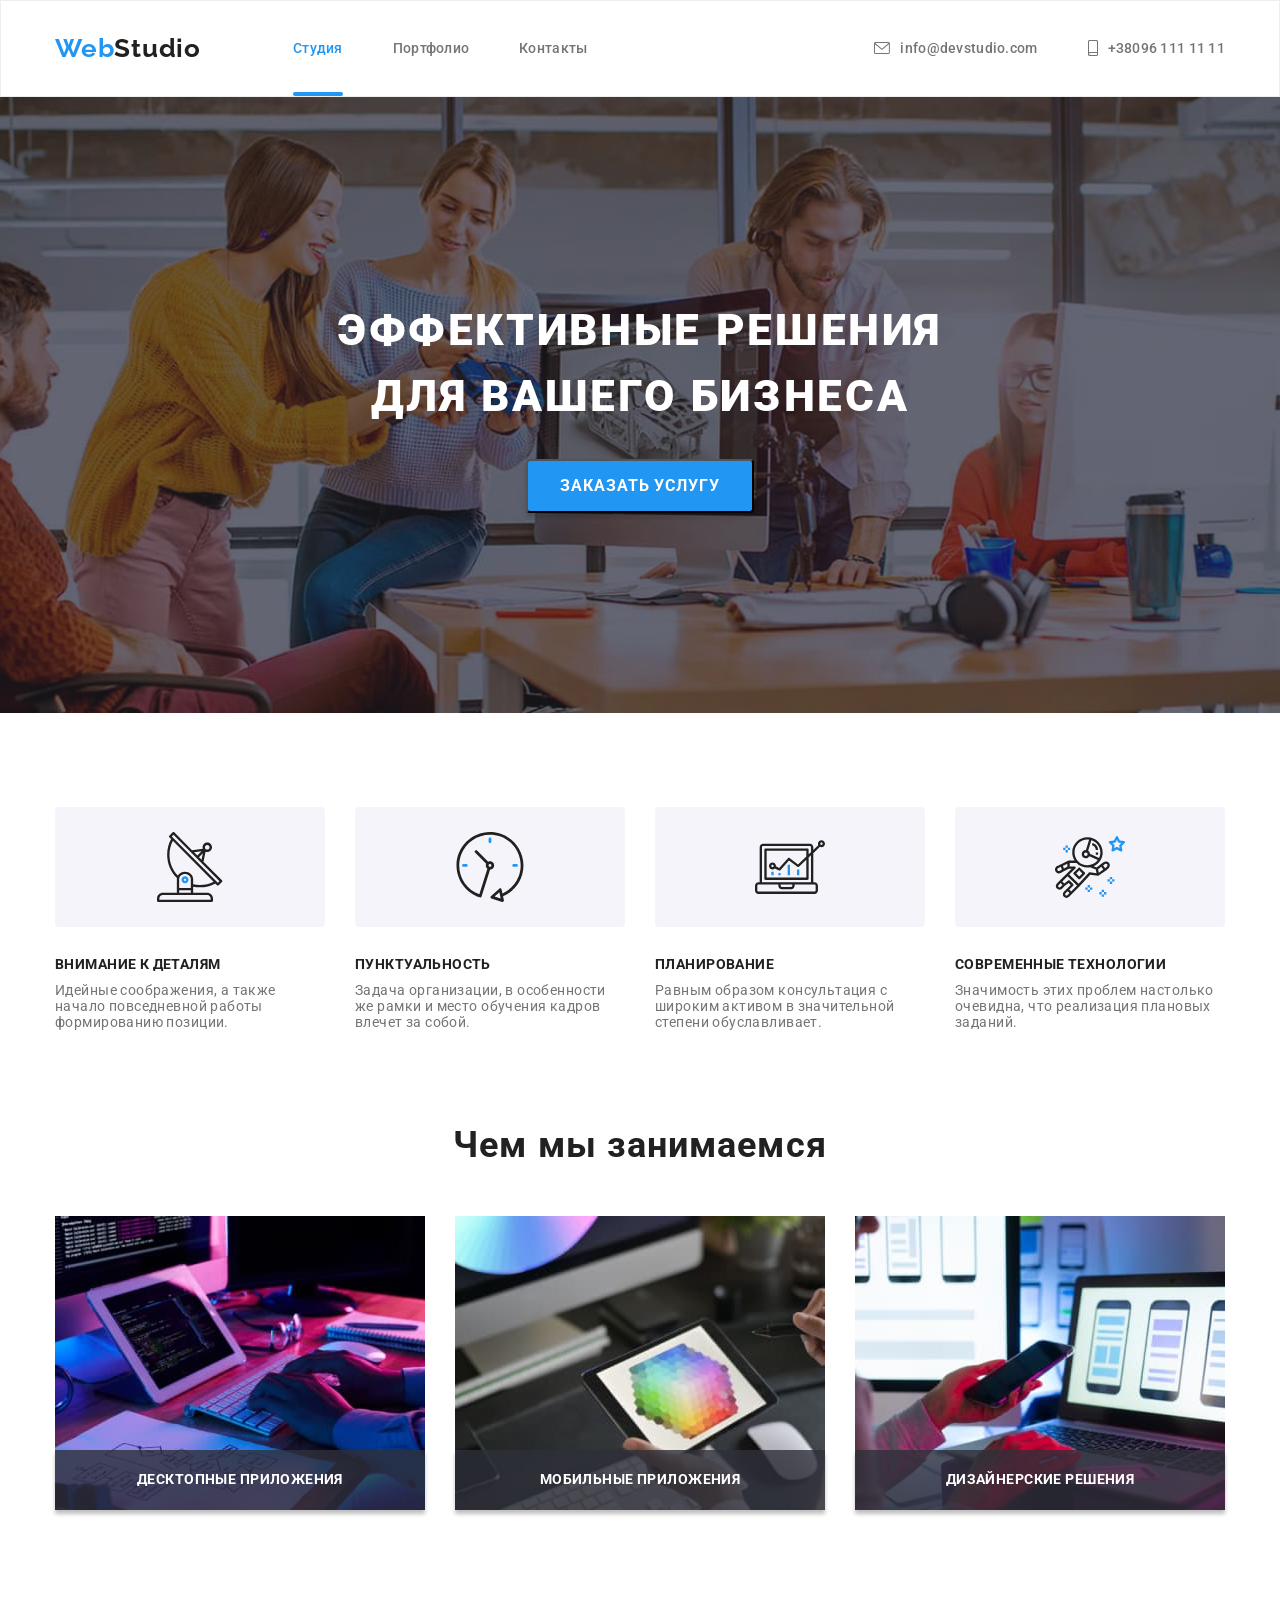
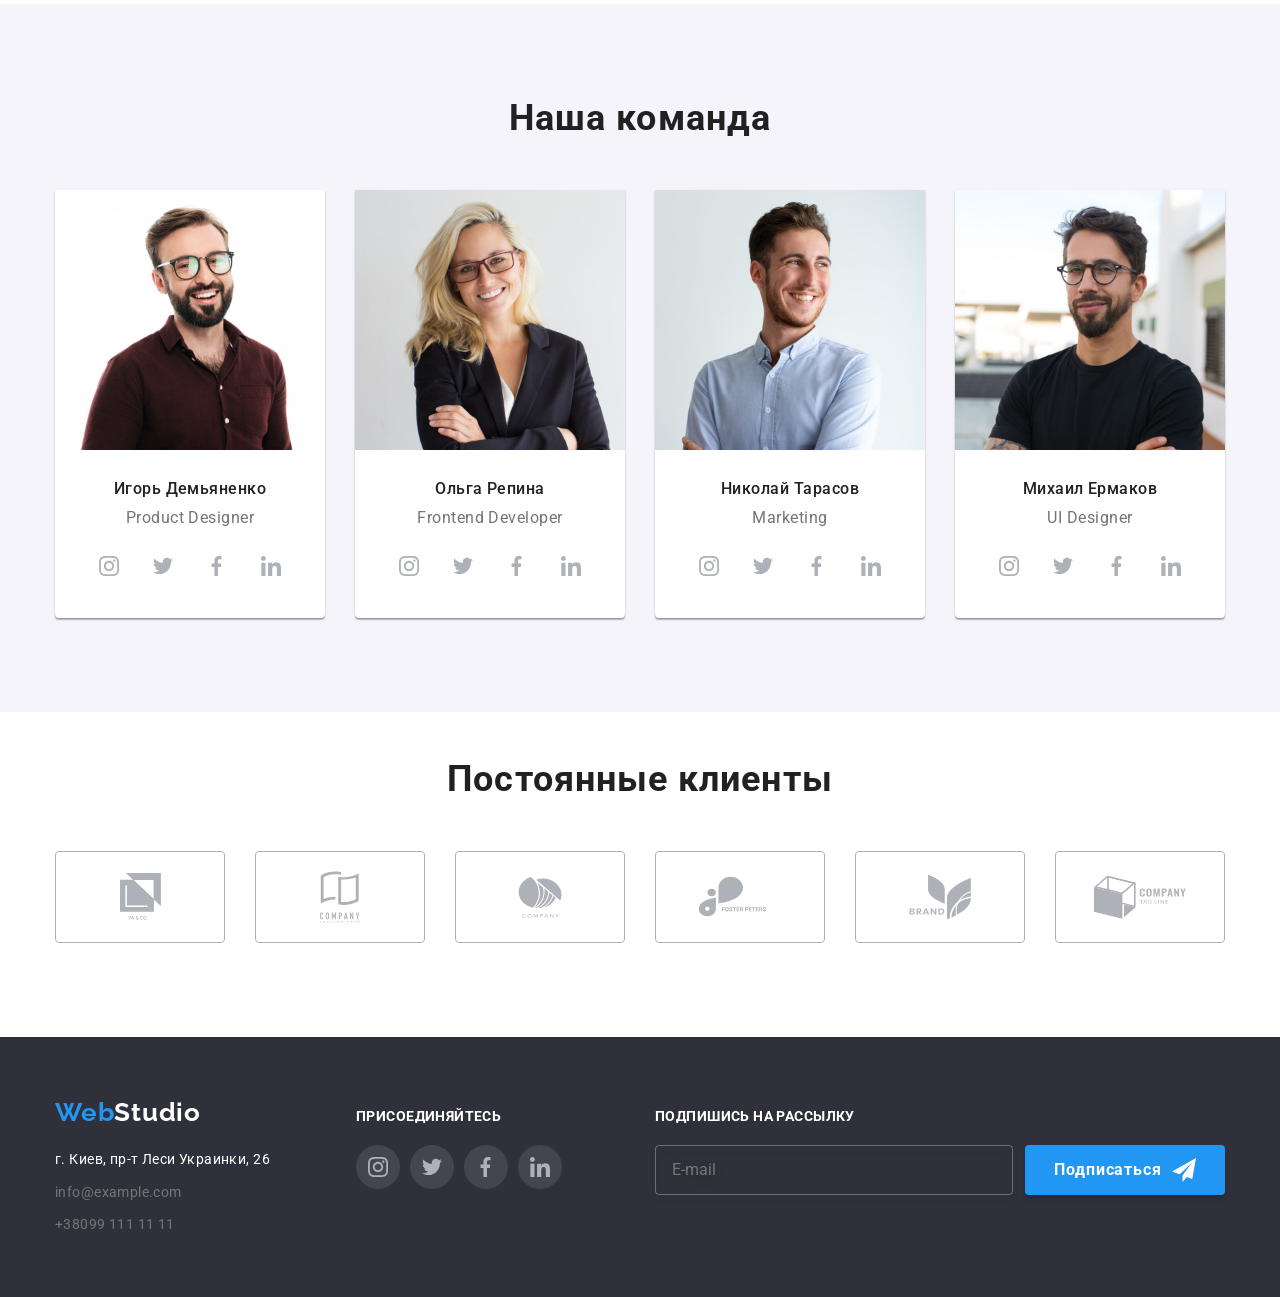
==== commit 63f5e06b: "Сделал хедер" ====
--- a/index.html
+++ b/index.html
@@ -17,7 +17,7 @@
       <div class="container header__container">
       <nav class="navigation">
         <a class="logo__link link animate__flipInY" href="./index.html" lang="en"><span>Web</span>Studio</a>
-        <ul class="menu list">
+        <ul class="menu__list">
           <li class="menu__item"><a class="menu__link current" href="">Студия</a></li>
           <li class="menu__item"><a class="menu__link link" href="./portfolio.html">Портфолио</a></li>
           <li class="menu__item"><a class="menu__link link" href="">Контакты</a></li>
--- a/css/main.min.css
+++ b/css/main.min.css
@@ -1 +1 @@
-:root{--main-color: #212121;--second-color: #757575;--hover-color: #2196f3;--white-color: #ffffff;--new-color: #f5f4fa;--border: #eeeeee;--two-color: #2f303a;--end-color: #c4c4c4;--fill-color: #afb1b8;--close-color: #000000;--portfolio-shadow: 0px 1px 1px rgba(0, 0, 0, 0.12), 0px 4px 4px rgba(0, 0, 0, 0.06), 1px 4px 6px rgba(0, 0, 0, 0.16);--timing-func: cubic-bezier(0.4, 0, 0.2, 1)}.hidden{position:absolute;width:1px;height:1px;margin:-1px;border:0;padding:0;white-space:nowrap;-webkit-clip-path:inset(100%);clip-path:inset(100%);clip:rect(0 0 0 0);overflow:hidden}.visually-hidden{position:absolute !important;clip:rect(1px 1px 1px 1px);clip:rect(1px, 1px, 1px, 1px);padding:0 !important;border:0 !important;height:1px !important;width:1px !important;overflow:hidden}h1,h2,h3,h4,h5,p{margin-top:0;margin-bottom:0}ul,ol{margin-top:0;margin-bottom:0;padding-left:0}ul{list-style:none}.link{text-decoration:none;color:inherit}body{font-family:"Roboto",sans-serif;color:var(--main-color);margin:0}img{display:block}.section{padding-top:94px;padding-bottom:94px}.container{width:1200px;padding-left:15px;padding-right:15px;margin-bottom:0px;margin-left:auto;margin-right:auto}.backdrop{position:fixed;top:0;left:0;width:100vw;height:100vh;z-index:100;background-color:rgba(0,0,0,.2);transition:opacity 250ms var(--timing-func),visibility 250ms var(--timing-func)}.is-hidden{opacity:0;visibility:hidden;pointer-events:none}.modal{position:absolute;top:50%;left:50%;width:528px;height:580px;z-index:100;border-radius:4px;background-color:var(--white-color);transform:translate(-50%, -50%);padding:40px}.modal .modal__close-btn{position:absolute;border-radius:50%;top:8px;right:8px;width:30px;height:30px;background-color:transparent;border:1px solid rgba(0,0,0,.1);box-sizing:border-box;cursor:pointer;padding:0;transition:transform 250ms var(--timing-func)}.modal .modal__close-btn:hover,.modal .modal__close-btn:focus{fill:var(--hover-color);transition:transform 250ms var(--timing-func)}.close__btn{color:var(--close-color);width:11px;height:11px}.modal-close-btn:hover .close__btn,.modal-close-btn:focus .close__btn{fill:var(--hover-color);transition:transform 250ms var(--timing-func)}.modal__btn{min-width:200px;border-radius:4px;padding:10px 32px;letter-spacing:.06em;text-align:center;align-items:center;text-transform:uppercase;color:var(--white-color);background-color:var(--hover-color);font-weight:700;font-size:16px;line-height:1.87;box-shadow:0px 4px 4px rgba(0,0,0,.15);cursor:pointer;transition:border-color 250ms var(--timing-func),color 250ms var(--timing-func),background-color 250ms var(--timing-func)}.main{display:flex;justify-content:center;margin-bottom:50px}.techno{display:flex;align-items:center;flex-wrap:wrap;margin-left:-30px;margin-top:-30px;padding:0px}.techno__item{margin-left:30px;margin-top:30px;flex-basis:calc((100% - 120px) / 9);transition:box-shadow 250ms var(--timing-func)}.techno__item:hover,.techno__item:focus{box-shadow:var(--portfolio-shadow);transition:box-shadow 250ms var(--timing-func)}.techno__link{filter:drop-shadow(0px 4px 4px rgba(0, 0, 0, 0.025))}.techno__link:hover,.techno__link:focus{box-shadow:var(--portfolio-shadow);transition:box-shadow 250ms var(--timing-func)}.techno__img-wrapper:hover,.techno__img-wrapper:focus{box-shadow:var(--portfolio-shadow)}.card__container{padding:20px 24px;border:1px solid var(--border);box-sizing:border-box;border-top:0;background-color:var(--white-color)}.portfolio .portfolio__title{margin-bottom:4px;font-style:normal;font-weight:700;font-size:18px;line-height:2;letter-spacing:.06em;color:var(--main-color)}.portfolio .portfolio__content{color:var(--second-color);font-weight:400;font-size:16px;line-height:1.87;letter-spacing:.03em}.portfolio__item:not(:last-child){margin-right:8px}.portfolio .btn__filter{background-color:var(--new-color);font-weight:500;font-size:16px;line-height:1.62;letter-spacing:.03em;border:1px solid var(--border);cursor:pointer;border-radius:4px;padding:6px 22px;box-shadow:250ms var(--timing-func);transition:transform 250ms var(--timing-func)}.portfolio .btn__filter:hover,.portfolio .btn__filter:focus,.portfolio .btn__filter:active{color:var(--white-color);background-color:var(--hover-color);box-shadow:250ms var(--timing-func);transition:color 250ms var(--timing-func);transition:transform 250ms var(--timing-func);box-shadow:0px 3px 1px rgba(0,0,0,.1),0px 1px 2px rgba(0,0,0,.08),0px 2px 2px rgba(0,0,0,.12)}.techno__img-wrapper{position:relative;overflow:hidden}.overlay{position:absolute;top:0;left:0;padding:63px 24px;font-weight:400;font-size:18px;line-height:1.55;width:100%;height:100%;letter-spacing:.03em;transform:translateY(100%);background-color:rgba(33,150,243,.9);color:var(--white-color)}.techno__link:hover .overlay,.techno__link:focus .overlay{transform:translateY(0%);transition:transform 250ms var(--timing-func)}.modal__form{display:flex;flex-direction:column;margin:0 auto;background-color:var(--white-color)}.modal__form .model__form-head{font-weight:700;text-align:center;font-size:20px;line-height:1.15;letter-spacing:.03em;margin-bottom:12px;color:var(--main-color)}.modal__form .modal__label-field{margin-bottom:10px;color:var(--second-color)}.modal__form-input{width:100%;height:40px;box-sizing:border-box;border:1px solid rgba(33,33,33,.2);border-radius:4px;padding-left:42px;cursor:pointer}.modal__form-input:focus{border-color:var(--hover-color);outline:none;transition:transform 250ms var(--timing-func)}.modal__form-input:focus+.form__icon{fill:var(--hover-color);transition:transform 250ms var(--timing-func)}.modal__form-wrapper{display:block;position:relative;margin-top:4px;transition:transform 250ms var(--timing-func);border-radius:4px;box-sizing:border-box}.form__icon{display:block;position:absolute;width:18px;height:18px;top:50%;left:15px;transform:translateY(-50%);color:var(--main-color)}.modal__form-comment{width:100%;height:120px;border:1px solid rgba(33,33,33,.2);border-radius:4px;resize:none;padding:12px 16px;margin-top:4px}.modal__form-comment::-moz-placeholder{font-weight:400;font-size:14px;line-height:1.14;letter-spacing:.01em;color:rgba(117,117,117,.5)}.modal__form-comment:-ms-input-placeholder{font-weight:400;font-size:14px;line-height:1.14;letter-spacing:.01em;color:rgba(117,117,117,.5)}.modal__form-comment::placeholder{font-weight:400;font-size:14px;line-height:1.14;letter-spacing:.01em;color:rgba(117,117,117,.5)}.modal__form-comment:focus{border-color:var(--hover-color);outline:none;transition:transform 250ms var(--timing-func)}.modal__checkbox-policy{position:absolute;font-weight:400;font-size:14px;line-height:1.71;letter-spacing:.03em;color:var(--second-color)}.modal__checkbox-policy::before{content:"";display:inline-block;vertical-align:middle;width:16px;height:15px;cursor:pointer;margin-right:8px;border:2px solid var(--main-color);border-radius:3px}.modal__form-checkbox:checked+.modal__checkbox-policy::before{background-image:url("../images/checked.svg");background-color:var(--hover-color);border-color:var(--hover-color);transition:transform 250ms var(--timing-func)}.modal__form-checkbox:focus+.modal__checkbox-policy::before{transition:transform 250ms var(--timing-func);border-color:var(--main-color)}.modal__policy-link{font-weight:400;font-size:14px;line-height:1.71;letter-spacing:.03em;-webkit-text-decoration-line:underline;text-decoration-line:underline;color:var(--hover-color)}.checkbox{position:relative}.footer__form-btn{display:flex;align-items:center;justify-content:center;font-weight:700;font-size:16px;line-height:1.87;letter-spacing:.06em;color:var(--white-color);margin-left:12px;background-color:var(--hover-color);box-shadow:0px 4px 4px rgba(0,0,0,.15);border-radius:4px;min-width:200px;height:50px;border:none;cursor:pointer;transition:background-color 250ms var(--timing-func),box-shadow 250ms var(--timing-func)}.footer__form-btn:hover,.footer__form-btn:focus{transition:transform 250ms var(--timing-func)}.footer__btn-icon{fill:var(--white-color);margin-left:10px}.modal__form-btn{align-self:center;margin-top:30px;font-weight:700;font-size:16px;line-height:1.87;letter-spacing:.06em;color:var(--white-color);background-color:var(--hover-color);box-shadow:0px 4px 4px rgba(0,0,0,.15);border-radius:4px;border:none;width:200px;min-height:50px;transition:background-color 250ms var(--timing-func);cursor:pointer}.modal__form-btn:hover,.modal__form-btn:focus{box-shadow:0px 4px 4px rgba(0,0,0,.15);transition:transform 250ms var(--timing-func)}.header{padding:32px 0px 32px 0px;border:1px solid var(--border)}.header .header__container{display:flex;align-items:center}.header .navigation{display:flex;align-items:center}.logo__link{font-family:"Raleway",sans-serif;width:145px;font-weight:700;font-size:26px;line-height:1.19;letter-spacing:.03em;margin-right:93px;-webkit-animation-duration:2500ms;animation-duration:2500ms;-webkit-animation-iteration-count:1;animation-iteration-count:1}.logo__link>span{color:var(--hover-color)}.navigation .menu__link .contacts__link .tel-link{font-weight:500;font-size:14px;line-height:1.14;letter-spacing:.02em}.menu{display:flex;align-items:center;padding:0px}.menu .menu__item{font-weight:500;font-size:14px;line-height:1.4;letter-spacing:.02em;color:var(--main-color);fill:currentColor}.menu .menu__link{color:var(--second-color);transition:color 250ms var(--timing-func);text-decoration:none;box-shadow:250ms var(--timing-func)}.menu__two{display:flex;align-items:center;margin-left:auto;padding:0px}.contacts__link,.tel__link{display:flex;align-items:center;font-weight:500;font-size:14px;line-height:1.4;letter-spacing:.02em;color:var(--second-color);transition:color 250ms var(--timing-func)}.contacts__link .email__icon,.tel__link .email__icon{display:inline-block;align-items:center;width:16px;height:12px;margin-right:10px}.contacts__link .email__icon:hover,.tel__link .email__icon:hover{color:var(--hover-color)}.contacts__link .tel__icon,.tel__link .tel__icon{display:inline-block;align-items:center;width:10px;height:16px;margin-right:10px}.contacts__link .tel__icon:hover,.tel__link .tel__icon:hover{color:var(--hover-color)}.menu__item:not(:last-child){margin-right:50px}.current{top:0;position:relative;color:var(--hover-color)}.current::after{content:"";position:absolute;bottom:-40px;left:0;width:100%;height:4px;border-radius:2px;background-color:var(--hover-color)}.menu__link:hover,.menu__link:focus,.contacts__link:hover,.contacts__link:focus,.tel__link:hover,.tel__link:focus{color:var(--hover-color)}.hero{padding-top:200px;padding-bottom:200px;text-align:center;max-width:1600px;min-height:600px;margin-left:auto;margin-right:auto;background-color:var(--two-color)}.hero .hero__title{width:696px;margin:0 auto 30px;color:var(--white-color);font-weight:900;font-size:44px;line-height:1.5;letter-spacing:.06em;text-transform:uppercase}.hero{background-image:linear-gradient(to right, rgba(47, 48, 58, 0.4), rgba(47, 48, 58, 0.4)),url("../images/studio/team.img.jpg");background-repeat:no-repeat;background-position:center;background-size:cover;background-color:var(--end-color)}.features{padding-bottom:47px}.features__list{display:flex;margin-left:-30px;margin-top:-30px}.features__list .item{width:270px;margin-left:30px;margin-top:30px}.icon__container{display:flex;justify-content:center;align-items:center;height:120px;margin-bottom:30px;background-color:var(--new-color);border-radius:4px}.features__title{margin-bottom:10px;font-style:normal;font-weight:700;font-size:14px;line-height:1.14;letter-spacing:.03em;text-transform:uppercase;color:var(--main-color)}.features__content{font-style:normal;font-weight:400;font-size:14px;line-height:1.14;letter-spacing:.03em;color:var(--second-color)}.we__doing{padding-top:47px}.we__doing .we__title{display:flex;justify-content:center;min-width:376px;margin-bottom:50px;font-weight:700;font-size:36px;line-height:1.16;letter-spacing:.03em;text-align:center}.doing__list{display:flex;flex-wrap:wrap;margin-left:-30px;margin-top:-30px}.doing__list .doing__item{margin-left:30px;margin-top:30px;flex-basis:calc((100% - 90px) / 3)}.doing__list .description__item{display:flex;justify-content:center;align-items:center;position:absolute;width:370px;height:60px;text-align:center;bottom:0px;left:0px;background-color:rgba(47,48,58,.8);box-shadow:0px 4px 4px rgba(0,0,0,.25);color:var(--white-color);font-weight:700;font-size:14px;line-height:1.14;letter-spacing:.03em;text-transform:uppercase}.doing__list .doing__item{position:relative}.social__list{display:flex;justify-content:space-between}.social__list-icon{width:20px;height:20px;fill:var(--fill-color);transition:fill 250ms var(--timing-func)}.social__list-link{display:flex;justify-content:center;align-items:center;width:44px;height:44px;background-color:var(--white-color);border-radius:50%;cursor:pointer;transition:background-color 250ms var(--timing-func),color 250ms var(--timing-func)}.social__list-link:hover,.social__list-link:focus{background-color:var(--hover-color)}.social__list-link:hover .social__list-icon,.social__list-link:focus .social__list-icon{fill:var(--white-color)}.our__team:nth-child(2n){background-color:var(--new-color);margin-bottom:0px}.team__list{display:flex;flex-wrap:wrap;margin-left:-30px;margin-top:-30px}.team__list .team__list-item{margin-left:30px;margin-top:30px;box-shadow:0px 1px 3px rgba(0,0,0,.12),0px 1px 1px rgba(0,0,0,.14),0px 2px 1px rgba(0,0,0,.2);border-radius:0px 0px 4px 4px;flex-basis:calc((100% - 120px) / 4);background-color:var(--white-color)}.card{padding-left:32px;padding-right:32px;padding-top:30px;padding-bottom:30px}.card .team__title{margin-bottom:10px;font-weight:500;font-size:16px;line-height:1.18;letter-spacing:.03em;color:var(--main-color)}.card .team__content{margin-bottom:16px;color:var(--second-color);font-weight:400;font-size:16px;line-height:1.18;letter-spacing:.03em}.our__team,.our__team-title{text-align:center;margin-bottom:50px;font-weight:700;font-size:36px;line-height:1.16;letter-spacing:.03em;color:var(--main-color)}.clients{padding-top:47px}.clients .clients__list{display:flex;justify-content:center;align-items:center;cursor:pointer;margin-top:-30px;margin-left:-30px}.clients .clients__list-item{margin-top:30px;margin-left:30px}.clients__title{text-align:center;margin-bottom:50px;font-weight:700;font-size:36px;line-height:1.16;letter-spacing:.03em;color:var(--main-color)}.clients__list-link{display:flex;justify-content:center;align-items:center;width:170px;height:92px;border:1px solid var(--fill-color);box-sizing:border-box;border-radius:4px;transition:border-color 250ms var(--timing-func)}.clients__list-link:hover,.clients__list-link:focus{color:var(--fill-color);border-color:var(--hover-color)}.clients__list-link:hover .clients__list-icon,.clients__list-link:focus .clients__list-icon{fill:var(--hover-color)}.clients__list-icon{fill:var(--fill-color);transition:fill 250ms var(--timing-func)}.footer{padding-top:60px;padding-bottom:60px;background-color:var(--two-color);flex-direction:column}.footer .footer__container{display:flex;align-items:baseline}.footer .logo__two{font-family:"Raleway",sans-serif;display:inline-block;width:145px;font-weight:700;font-size:26px;line-height:1.19;letter-spacing:.03em;margin-bottom:20px}.footer .logo__color{color:var(--white-color)}.logo__two>span{color:var(--hover-color)}.footer__list{display:inline-block}.footer__list .map__link{min-width:231px;font-style:normal;font-weight:400;font-size:14px;line-height:1.71;letter-spacing:.03em;color:var(--white-color);text-decoration:none}.map__link,.contacts__two{display:inline-block}.address:hover{color:var(--white-color)}.contacts__two,.tel__two{font-style:normal;color:var(--second-color);font-weight:400;font-size:14px;line-height:1.71;letter-spacing:.03em;transition:color 250ms var(--timing-func)}.tel__two .contacts__two{color:rgba(255,255,255,.6)}.footer,.address,.contacts__two:hover,.tel__two:hover{color:var(--hover-color)}.address__link:not(:last-child){margin-bottom:9px}.network{margin-left:70px;max-width:1200px}.network__item{display:flex;align-items:center;margin-bottom:20px;font-weight:700;font-size:14px;line-height:1.14;letter-spacing:.03em;text-transform:uppercase;text-align:center;color:var(--white-color)}.network__list{display:flex}.network__list-icon{width:20px;height:20px;fill:var(--fill-color);transition:fill 250ms var(--timing-func)}.network__list-item:not(:first-child){margin-left:10px}.network__list-link{display:flex;justify-content:center;align-items:center;width:44px;height:44px;border-radius:50%;cursor:pointer;color:var(--fill-color);background-color:rgba(255,255,255,.1);transition:background-color 250ms var(--timing-func)}.network__list-link:hover,.network__list-link:focus{background-color:var(--hover-color)}.network__list-link:hover .network__list-icon,.network__list-link:focus .network__list-icon{fill:var(--white-color)}.subscribe{margin-left:93px}.footer__form{display:flex;align-items:center;justify-content:center}.footer__form-head{color:var(--white-color);margin-bottom:20px;font-weight:700;font-size:14px;line-height:1.14;letter-spacing:.03em;text-transform:uppercase}.footer__form-input{width:358px;height:50px;padding-left:16px;border:1px solid rgba(255,255,255,.3);box-sizing:border-box;filter:drop-shadow(0px 4px 4px rgba(0, 0, 0, 0.15));border-radius:4px;background-color:transparent;color:var(--white-color);outline:none;transition:transform 250ms var(--timing-func)}.footer__form-input:focus{border-color:var(--hover-color);transition:transform 250ms var(--timing-func)}/*# sourceMappingURL=main.min.css.map */+:root{--main-color: #212121;--second-color: #757575;--hover-color: #2196f3;--white-color: #ffffff;--new-color: #f5f4fa;--border: #eeeeee;--two-color: #2f303a;--end-color: #c4c4c4;--fill-color: #afb1b8;--close-color: #000000;--portfolio-shadow: 0px 1px 1px rgba(0, 0, 0, 0.12), 0px 4px 4px rgba(0, 0, 0, 0.06), 1px 4px 6px rgba(0, 0, 0, 0.16);--timing-func: cubic-bezier(0.4, 0, 0.2, 1)}.hidden{position:absolute;width:1px;height:1px;margin:-1px;border:0;padding:0;white-space:nowrap;-webkit-clip-path:inset(100%);clip-path:inset(100%);clip:rect(0 0 0 0);overflow:hidden}.visually-hidden{position:absolute !important;clip:rect(1px 1px 1px 1px);clip:rect(1px, 1px, 1px, 1px);padding:0 !important;border:0 !important;height:1px !important;width:1px !important;overflow:hidden}h1,h2,h3,h4,h5,p{margin-top:0;margin-bottom:0}ul,ol{margin-top:0;margin-bottom:0;padding-left:0}ul{list-style:none}.link{text-decoration:none;color:inherit}body{font-family:"Roboto",sans-serif;color:var(--main-color);margin:0}img{display:block}.section{padding-top:94px;padding-bottom:94px}.container{width:1200px;padding-left:15px;padding-right:15px;margin-bottom:0px;margin-left:auto;margin-right:auto}.backdrop{position:fixed;top:0;left:0;width:100vw;height:100vh;z-index:100;background-color:rgba(0,0,0,.2);transition:opacity 250ms var(--timing-func),visibility 250ms var(--timing-func)}.is-hidden{opacity:0;visibility:hidden;pointer-events:none}.modal{position:absolute;top:50%;left:50%;width:528px;height:580px;z-index:100;border-radius:4px;background-color:var(--white-color);transform:translate(-50%, -50%);padding:40px}.modal .modal__close-btn{position:absolute;border-radius:50%;top:8px;right:8px;width:30px;height:30px;background-color:transparent;border:1px solid rgba(0,0,0,.1);box-sizing:border-box;cursor:pointer;padding:0;transition:transform 250ms var(--timing-func)}.modal .modal__close-btn:hover,.modal .modal__close-btn:focus{fill:var(--hover-color);transition:transform 250ms var(--timing-func)}.close__btn{color:var(--close-color);width:11px;height:11px}.modal-close-btn:hover .close__btn,.modal-close-btn:focus .close__btn{fill:var(--hover-color);transition:transform 250ms var(--timing-func)}.modal__btn{min-width:200px;border-radius:4px;padding:10px 32px;letter-spacing:.06em;text-align:center;align-items:center;text-transform:uppercase;color:var(--white-color);background-color:var(--hover-color);font-weight:700;font-size:16px;line-height:1.87;box-shadow:0px 4px 4px rgba(0,0,0,.15);cursor:pointer;transition:border-color 250ms var(--timing-func),color 250ms var(--timing-func),background-color 250ms var(--timing-func)}.main{display:flex;justify-content:center;margin-bottom:50px}.techno{display:flex;align-items:center;flex-wrap:wrap;margin-left:-30px;margin-top:-30px;padding:0px}.techno__item{margin-left:30px;margin-top:30px;flex-basis:calc((100% - 120px) / 9);transition:box-shadow 250ms var(--timing-func)}.techno__item:hover,.techno__item:focus{box-shadow:var(--portfolio-shadow);transition:box-shadow 250ms var(--timing-func)}.techno__link{filter:drop-shadow(0px 4px 4px rgba(0, 0, 0, 0.025))}.techno__link:hover,.techno__link:focus{box-shadow:var(--portfolio-shadow);transition:box-shadow 250ms var(--timing-func)}.techno__img-wrapper:hover,.techno__img-wrapper:focus{box-shadow:var(--portfolio-shadow)}.card__container{padding:20px 24px;border:1px solid var(--border);box-sizing:border-box;border-top:0;background-color:var(--white-color)}.portfolio .portfolio__title{margin-bottom:4px;font-style:normal;font-weight:700;font-size:18px;line-height:2;letter-spacing:.06em;color:var(--main-color)}.portfolio .portfolio__content{color:var(--second-color);font-weight:400;font-size:16px;line-height:1.87;letter-spacing:.03em}.portfolio__item:not(:last-child){margin-right:8px}.portfolio .btn__filter{background-color:var(--new-color);font-weight:500;font-size:16px;line-height:1.62;letter-spacing:.03em;border:1px solid var(--border);cursor:pointer;border-radius:4px;padding:6px 22px;box-shadow:250ms var(--timing-func);transition:transform 250ms var(--timing-func)}.portfolio .btn__filter:hover,.portfolio .btn__filter:focus,.portfolio .btn__filter:active{color:var(--white-color);background-color:var(--hover-color);box-shadow:250ms var(--timing-func);transition:color 250ms var(--timing-func);transition:transform 250ms var(--timing-func);box-shadow:0px 3px 1px rgba(0,0,0,.1),0px 1px 2px rgba(0,0,0,.08),0px 2px 2px rgba(0,0,0,.12)}.techno__img-wrapper{position:relative;overflow:hidden}.overlay{position:absolute;top:0;left:0;padding:63px 24px;font-weight:400;font-size:18px;line-height:1.55;width:100%;height:100%;letter-spacing:.03em;transform:translateY(100%);background-color:rgba(33,150,243,.9);color:var(--white-color)}.techno__link:hover .overlay,.techno__link:focus .overlay{transform:translateY(0%);transition:transform 250ms var(--timing-func)}.modal__form{display:flex;flex-direction:column;margin:0 auto;background-color:var(--white-color)}.modal__form .model__form-head{font-weight:700;text-align:center;font-size:20px;line-height:1.15;letter-spacing:.03em;margin-bottom:12px;color:var(--main-color)}.modal__form .modal__label-field{margin-bottom:10px;color:var(--second-color)}.modal__form-input{width:100%;height:40px;box-sizing:border-box;border:1px solid rgba(33,33,33,.2);border-radius:4px;padding-left:42px;cursor:pointer}.modal__form-input:focus{border-color:var(--hover-color);outline:none;transition:transform 250ms var(--timing-func)}.modal__form-input:focus+.form__icon{fill:var(--hover-color);transition:transform 250ms var(--timing-func)}.modal__form-wrapper{display:block;position:relative;margin-top:4px;transition:transform 250ms var(--timing-func);border-radius:4px;box-sizing:border-box}.form__icon{display:block;position:absolute;width:18px;height:18px;top:50%;left:15px;transform:translateY(-50%);color:var(--main-color)}.modal__form-comment{width:100%;height:120px;border:1px solid rgba(33,33,33,.2);border-radius:4px;resize:none;padding:12px 16px;margin-top:4px}.modal__form-comment::-moz-placeholder{font-weight:400;font-size:14px;line-height:1.14;letter-spacing:.01em;color:rgba(117,117,117,.5)}.modal__form-comment:-ms-input-placeholder{font-weight:400;font-size:14px;line-height:1.14;letter-spacing:.01em;color:rgba(117,117,117,.5)}.modal__form-comment::placeholder{font-weight:400;font-size:14px;line-height:1.14;letter-spacing:.01em;color:rgba(117,117,117,.5)}.modal__form-comment:focus{border-color:var(--hover-color);outline:none;transition:transform 250ms var(--timing-func)}.modal__checkbox-policy{position:absolute;font-weight:400;font-size:14px;line-height:1.71;letter-spacing:.03em;color:var(--second-color)}.modal__checkbox-policy::before{content:"";display:inline-block;vertical-align:middle;width:16px;height:15px;cursor:pointer;margin-right:8px;border:2px solid var(--main-color);border-radius:3px}.modal__form-checkbox:checked+.modal__checkbox-policy::before{background-image:url("../images/checked.svg");background-color:var(--hover-color);border-color:var(--hover-color);transition:transform 250ms var(--timing-func)}.modal__form-checkbox:focus+.modal__checkbox-policy::before{transition:transform 250ms var(--timing-func);border-color:var(--main-color)}.modal__policy-link{font-weight:400;font-size:14px;line-height:1.71;letter-spacing:.03em;-webkit-text-decoration-line:underline;text-decoration-line:underline;color:var(--hover-color)}.checkbox{position:relative}.footer__form-btn{display:flex;align-items:center;justify-content:center;font-weight:700;font-size:16px;line-height:1.87;letter-spacing:.06em;color:var(--white-color);margin-left:12px;background-color:var(--hover-color);box-shadow:0px 4px 4px rgba(0,0,0,.15);border-radius:4px;min-width:200px;height:50px;border:none;cursor:pointer;transition:background-color 250ms var(--timing-func),box-shadow 250ms var(--timing-func)}.footer__form-btn:hover,.footer__form-btn:focus{transition:transform 250ms var(--timing-func)}.footer__btn-icon{fill:var(--white-color);margin-left:10px}.modal__form-btn{align-self:center;margin-top:30px;font-weight:700;font-size:16px;line-height:1.87;letter-spacing:.06em;color:var(--white-color);background-color:var(--hover-color);box-shadow:0px 4px 4px rgba(0,0,0,.15);border-radius:4px;border:none;width:200px;min-height:50px;transition:background-color 250ms var(--timing-func);cursor:pointer}.modal__form-btn:hover,.modal__form-btn:focus{box-shadow:0px 4px 4px rgba(0,0,0,.15);transition:transform 250ms var(--timing-func)}.header{padding:32px 0px 32px 0px;border:1px solid var(--border)}.header .header__container{display:flex;align-items:center}.header .navigation{display:flex;align-items:center}.logo__link{font-family:"Raleway",sans-serif;width:145px;font-weight:700;font-size:26px;line-height:1.19;letter-spacing:.03em;margin-right:93px;-webkit-animation-duration:2500ms;animation-duration:2500ms;-webkit-animation-iteration-count:1;animation-iteration-count:1}.logo__link>span{color:var(--hover-color)}.navigation .menu__link .contacts__link .tel-link{font-weight:500;font-size:14px;line-height:1.14;letter-spacing:.02em}.menu__list{display:flex;align-items:center;padding:0px}.menu__item{font-weight:500;font-size:14px;line-height:1.4;letter-spacing:.02em;color:var(--main-color);fill:currentColor}.menu__link{color:var(--second-color);transition:color 250ms var(--timing-func);text-decoration:none;box-shadow:250ms var(--timing-func)}.menu__two{display:flex;align-items:center;margin-left:auto;padding:0px}.menu__two .contacts__link,.menu__two .tel__link{display:flex;align-items:center;font-weight:500;font-size:14px;line-height:1.4;letter-spacing:.02em;color:var(--second-color);transition:color 250ms var(--timing-func)}.contacts__link .email__icon,.tel__link .email__icon{display:inline-block;align-items:center;width:16px;height:12px;margin-right:10px}.contacts__link .email__icon:hover,.tel__link .email__icon:hover{color:var(--hover-color)}.contacts__link .tel__icon,.tel__link .tel__icon{display:inline-block;align-items:center;width:10px;height:16px;margin-right:10px}.contacts__link .tel__icon:hover,.tel__link .tel__icon:hover{color:var(--hover-color)}.menu__item:not(:last-child){margin-right:50px}.current{top:0;position:relative;color:var(--hover-color)}.current::after{content:"";position:absolute;bottom:-40px;left:0;width:100%;height:4px;border-radius:2px;background-color:var(--hover-color)}.menu__link:hover,.menu__link:focus,.contacts__link:hover,.contacts__link:focus,.tel__link:hover,.tel__link:focus{color:var(--hover-color)}.hero{padding-top:200px;padding-bottom:200px;text-align:center;max-width:1600px;min-height:600px;margin-left:auto;margin-right:auto;background-color:var(--two-color)}.hero .hero__title{width:696px;margin:0 auto 30px;color:var(--white-color);font-weight:900;font-size:44px;line-height:1.5;letter-spacing:.06em;text-transform:uppercase}.hero{background-image:linear-gradient(to right, rgba(47, 48, 58, 0.4), rgba(47, 48, 58, 0.4)),url("../images/studio/team.img.jpg");background-repeat:no-repeat;background-position:center;background-size:cover;background-color:var(--end-color)}.features{padding-bottom:47px}.features__list{display:flex;margin-left:-30px;margin-top:-30px}.features__list .item{width:270px;margin-left:30px;margin-top:30px}.icon__container{display:flex;justify-content:center;align-items:center;height:120px;margin-bottom:30px;background-color:var(--new-color);border-radius:4px}.features__title{margin-bottom:10px;font-style:normal;font-weight:700;font-size:14px;line-height:1.14;letter-spacing:.03em;text-transform:uppercase;color:var(--main-color)}.features__content{font-style:normal;font-weight:400;font-size:14px;line-height:1.14;letter-spacing:.03em;color:var(--second-color)}.we__doing{padding-top:47px}.we__doing .we__title{display:flex;justify-content:center;min-width:376px;margin-bottom:50px;font-weight:700;font-size:36px;line-height:1.16;letter-spacing:.03em;text-align:center}.doing__list{display:flex;flex-wrap:wrap;margin-left:-30px;margin-top:-30px}.doing__list .doing__item{margin-left:30px;margin-top:30px;flex-basis:calc((100% - 90px) / 3)}.doing__list .description__item{display:flex;justify-content:center;align-items:center;position:absolute;width:370px;height:60px;text-align:center;bottom:0px;left:0px;background-color:rgba(47,48,58,.8);box-shadow:0px 4px 4px rgba(0,0,0,.25);color:var(--white-color);font-weight:700;font-size:14px;line-height:1.14;letter-spacing:.03em;text-transform:uppercase}.doing__list .doing__item{position:relative}.social__list{display:flex;justify-content:space-between}.social__list-icon{width:20px;height:20px;fill:var(--fill-color);transition:fill 250ms var(--timing-func)}.social__list-link{display:flex;justify-content:center;align-items:center;width:44px;height:44px;background-color:var(--white-color);border-radius:50%;cursor:pointer;transition:background-color 250ms var(--timing-func),color 250ms var(--timing-func)}.social__list-link:hover,.social__list-link:focus{background-color:var(--hover-color)}.social__list-link:hover .social__list-icon,.social__list-link:focus .social__list-icon{fill:var(--white-color)}.our__team:nth-child(2n){background-color:var(--new-color);margin-bottom:0px}.team__list{display:flex;flex-wrap:wrap;margin-left:-30px;margin-top:-30px}.team__list .team__list-item{margin-left:30px;margin-top:30px;box-shadow:0px 1px 3px rgba(0,0,0,.12),0px 1px 1px rgba(0,0,0,.14),0px 2px 1px rgba(0,0,0,.2);border-radius:0px 0px 4px 4px;flex-basis:calc((100% - 120px) / 4);background-color:var(--white-color)}.card{padding-left:32px;padding-right:32px;padding-top:30px;padding-bottom:30px}.card .team__title{margin-bottom:10px;font-weight:500;font-size:16px;line-height:1.18;letter-spacing:.03em;color:var(--main-color)}.card .team__content{margin-bottom:16px;color:var(--second-color);font-weight:400;font-size:16px;line-height:1.18;letter-spacing:.03em}.our__team,.our__team-title{text-align:center;margin-bottom:50px;font-weight:700;font-size:36px;line-height:1.16;letter-spacing:.03em;color:var(--main-color)}.clients{padding-top:47px}.clients .clients__list{display:flex;justify-content:center;align-items:center;cursor:pointer;margin-top:-30px;margin-left:-30px}.clients .clients__list-item{margin-top:30px;margin-left:30px}.clients__title{text-align:center;margin-bottom:50px;font-weight:700;font-size:36px;line-height:1.16;letter-spacing:.03em;color:var(--main-color)}.clients__list-link{display:flex;justify-content:center;align-items:center;width:170px;height:92px;border:1px solid var(--fill-color);box-sizing:border-box;border-radius:4px;transition:border-color 250ms var(--timing-func)}.clients__list-link:hover,.clients__list-link:focus{color:var(--fill-color);border-color:var(--hover-color)}.clients__list-link:hover .clients__list-icon,.clients__list-link:focus .clients__list-icon{fill:var(--hover-color)}.clients__list-icon{fill:var(--fill-color);transition:fill 250ms var(--timing-func)}.footer{padding-top:60px;padding-bottom:60px;background-color:var(--two-color);flex-direction:column}.footer .footer__container{display:flex;align-items:baseline}.footer .logo__two{font-family:"Raleway",sans-serif;display:inline-block;width:145px;font-weight:700;font-size:26px;line-height:1.19;letter-spacing:.03em;margin-bottom:20px}.footer .logo__color{color:var(--white-color)}.logo__two>span{color:var(--hover-color)}.footer__list{display:inline-block}.footer__list .map__link{min-width:231px;font-style:normal;font-weight:400;font-size:14px;line-height:1.71;letter-spacing:.03em;color:var(--white-color);text-decoration:none}.map__link,.contacts__two{display:inline-block}.address:hover{color:var(--white-color)}.contacts__two,.tel__two{font-style:normal;color:var(--second-color);font-weight:400;font-size:14px;line-height:1.71;letter-spacing:.03em;transition:color 250ms var(--timing-func)}.tel__two .contacts__two{color:rgba(255,255,255,.6)}.footer,.address,.contacts__two:hover,.tel__two:hover{color:var(--hover-color)}.address__link:not(:last-child){margin-bottom:9px}.network{margin-left:70px;max-width:1200px}.network__item{display:flex;align-items:center;margin-bottom:20px;font-weight:700;font-size:14px;line-height:1.14;letter-spacing:.03em;text-transform:uppercase;text-align:center;color:var(--white-color)}.network__list{display:flex}.network__list-icon{width:20px;height:20px;fill:var(--fill-color);transition:fill 250ms var(--timing-func)}.network__list-item:not(:first-child){margin-left:10px}.network__list-link{display:flex;justify-content:center;align-items:center;width:44px;height:44px;border-radius:50%;cursor:pointer;color:var(--fill-color);background-color:rgba(255,255,255,.1);transition:background-color 250ms var(--timing-func)}.network__list-link:hover,.network__list-link:focus{background-color:var(--hover-color)}.network__list-link:hover .network__list-icon,.network__list-link:focus .network__list-icon{fill:var(--white-color)}.subscribe{margin-left:93px}.footer__form{display:flex;align-items:center;justify-content:center}.footer__form-head{color:var(--white-color);margin-bottom:20px;font-weight:700;font-size:14px;line-height:1.14;letter-spacing:.03em;text-transform:uppercase}.footer__form-input{width:358px;height:50px;padding-left:16px;border:1px solid rgba(255,255,255,.3);box-sizing:border-box;filter:drop-shadow(0px 4px 4px rgba(0, 0, 0, 0.15));border-radius:4px;background-color:transparent;color:var(--white-color);outline:none;transition:transform 250ms var(--timing-func)}.footer__form-input:focus{border-color:var(--hover-color);transition:transform 250ms var(--timing-func)}/*# sourceMappingURL=main.min.css.map */
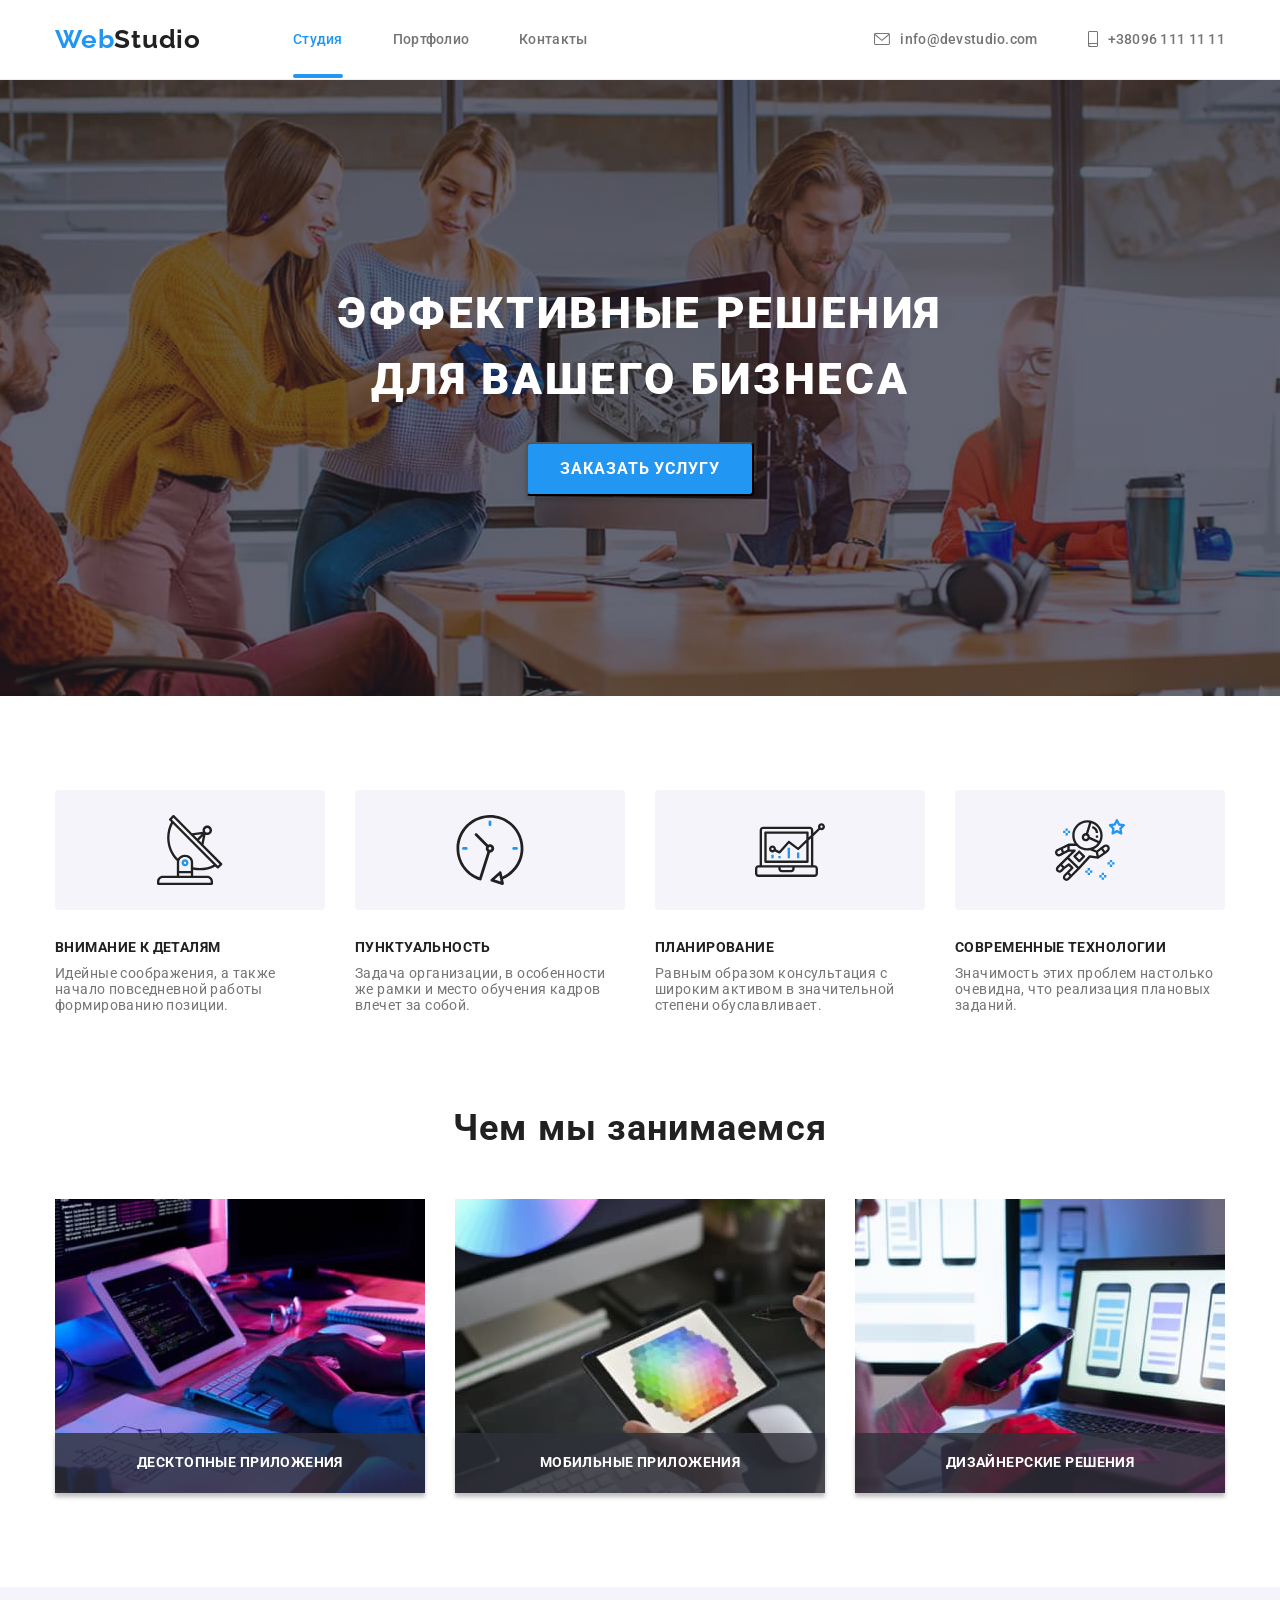
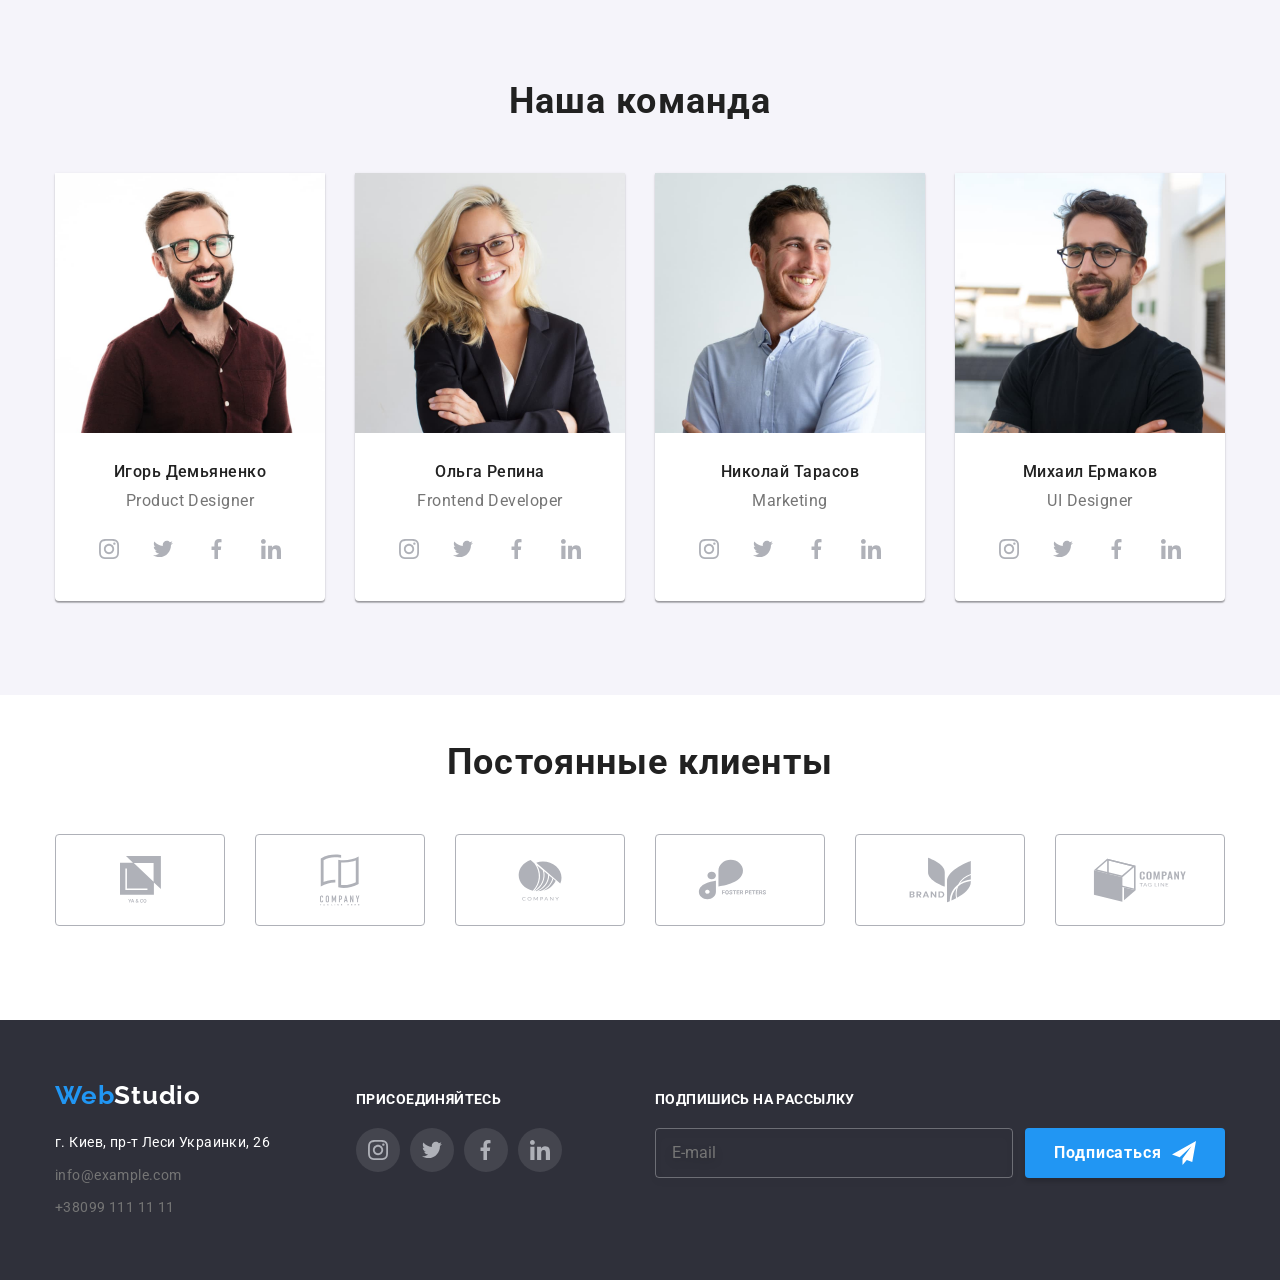
==== commit aa8b1fba: "Исправления" ====
--- a/index.html
+++ b/index.html
@@ -15,7 +15,7 @@
     <!--Шапка сайта-->
     <header class="header">
       <div class="container header__container">
-      <nav class="navigation">
+      <nav class="header__navigation">
         <a class="logo__link link animate__flipInY" href="./index.html" lang="en"><span>Web</span>Studio</a>
         <ul class="menu__list">
           <li class="menu__item"><a class="menu__link current" href="">Студия</a></li>
@@ -50,28 +50,28 @@
         <div class="container">
         <h2 class="hidden">Наши плюсы</h2>
         <ul class="features__list">
-          <li class="item">
+          <li class="features__item">
         <div class="icon__container">
         <svg class="icon" width="70" height="70"><use href="./images/sprite.svg#icon-antenna"></use></svg>
         </div>
             <h3 class="features__title">Внимание к деталям</h3>
             <p class="features__content">Идейные соображения, а также начало повседневной работы формированию позиции.</p>
           </li>
-          <li class="item clock-icon">
+          <li class="features__item">
         <div class="icon__container">
           <svg class="icon" width="70" height="70"><use href="./images/sprite.svg#icon-clock"></use></svg>
         </div>
             <h3 class="features__title">Пунктуальность</h3>
             <p class="features__content">Задача организации, в особенности же рамки и место обучения кадров влечет за собой.</p>
           </li>
-          <li class="item diagram-icon">
+          <li class="features__item">
         <div class="icon__container">
           <svg class="icon" width="70" height="70"><use href="./images/sprite.svg#icon-diagram"></use></svg>
         </div>
             <h3 class="features__title">Планирование</h3>
             <p class="features__content">Равным образом консультация с широким активом в значительной степени обуславливает.</p>
           </li>
-          <li class="item astronaut-icon">
+          <li class="features__item">
         <div class="icon__container">
           <svg class="icon" width="70" height="70"><use href="./images/sprite.svg#icon-astronaut"></use></svg>
         </div>
@@ -82,7 +82,7 @@
         </div>
       </section>
       <!--Чем мы занимаемся-->
-      <section class="we__doing section">
+      <section class="doing section">
         <div class="container">
         <h2 class="we__title">Чем мы занимаемся</h2>
         <ul class="doing__list">
@@ -96,13 +96,13 @@
       </div>
       </section>
       <!--Наша команда-->
-      <section class="our__team section">
+      <section class="team section">
       <div class="container">
-      <h2 class="our__team-title">Наша команда</h2>
+      <h2 class="title">Наша команда</h2>
       <ul class="team__list list">
-          <li class="team__list-item">
+          <li class="team__item">
             <img class="team__list-img" src="./images/studio/team1.jpg" alt="img team" width="270">
-            <div class="card">
+            <div class="team__card">
             <h3 class="team__title">Игорь Демьяненко</h3>
             <p class="team__content" lang="en">Product Designer</p>
           <ul class="social__list">
@@ -125,9 +125,9 @@
           </ul>
           </div>
           </li>
-          <li class="team__list-item">
+          <li class="team__item">
             <img class="team__list-img" src="./images/studio/team2.jpg" alt="img team one" width="270">
-            <div class="card">
+            <div class="team__card">
             <h3 class="team__title">Ольга Репина</h3>
             <p class="team__content" lang="en">Frontend Developer</p>
           <ul class="social__list">
@@ -150,9 +150,9 @@
           </ul>
           </div>
           </li>
-          <li class="team__list-item">
+          <li class="team__item">
             <img  class="team__list-img" src="./images/studio/team3.jpg" alt="img team two" width="270">
-            <div class="card">
+            <div class="team__card">
             <h3 class="team__title">Николай Тарасов</h3>
             <p class="team__content" lang="en">Marketing</p>
           <ul class="social__list">
@@ -176,9 +176,9 @@
           </ul>  
           </div>
           </li>
-          <li class="team__list-item">
+          <li class="team__item">
             <img  class="team__list-img" src="./images/studio/team4.jpg" alt="img team three" width="270">
-            <div class="card">
+            <div class="team__card">
             <h3 class="team__title">Михаил Ермаков</h3>
             <p class="team__content" lang="en">UI Designer</p>
           <ul class="social__list">
--- a/css/main.min.css
+++ b/css/main.min.css
@@ -1 +1 @@
-:root{--main-color: #212121;--second-color: #757575;--hover-color: #2196f3;--white-color: #ffffff;--new-color: #f5f4fa;--border: #eeeeee;--two-color: #2f303a;--end-color: #c4c4c4;--fill-color: #afb1b8;--close-color: #000000;--portfolio-shadow: 0px 1px 1px rgba(0, 0, 0, 0.12), 0px 4px 4px rgba(0, 0, 0, 0.06), 1px 4px 6px rgba(0, 0, 0, 0.16);--timing-func: cubic-bezier(0.4, 0, 0.2, 1)}.hidden{position:absolute;width:1px;height:1px;margin:-1px;border:0;padding:0;white-space:nowrap;-webkit-clip-path:inset(100%);clip-path:inset(100%);clip:rect(0 0 0 0);overflow:hidden}.visually-hidden{position:absolute !important;clip:rect(1px 1px 1px 1px);clip:rect(1px, 1px, 1px, 1px);padding:0 !important;border:0 !important;height:1px !important;width:1px !important;overflow:hidden}h1,h2,h3,h4,h5,p{margin-top:0;margin-bottom:0}ul,ol{margin-top:0;margin-bottom:0;padding-left:0}ul{list-style:none}.link{text-decoration:none;color:inherit}body{font-family:"Roboto",sans-serif;color:var(--main-color);margin:0}img{display:block}.section{padding-top:94px;padding-bottom:94px}.container{width:1200px;padding-left:15px;padding-right:15px;margin-bottom:0px;margin-left:auto;margin-right:auto}.backdrop{position:fixed;top:0;left:0;width:100vw;height:100vh;z-index:100;background-color:rgba(0,0,0,.2);transition:opacity 250ms var(--timing-func),visibility 250ms var(--timing-func)}.is-hidden{opacity:0;visibility:hidden;pointer-events:none}.modal{position:absolute;top:50%;left:50%;width:528px;height:580px;z-index:100;border-radius:4px;background-color:var(--white-color);transform:translate(-50%, -50%);padding:40px}.modal .modal__close-btn{position:absolute;border-radius:50%;top:8px;right:8px;width:30px;height:30px;background-color:transparent;border:1px solid rgba(0,0,0,.1);box-sizing:border-box;cursor:pointer;padding:0;transition:transform 250ms var(--timing-func)}.modal .modal__close-btn:hover,.modal .modal__close-btn:focus{fill:var(--hover-color);transition:transform 250ms var(--timing-func)}.close__btn{color:var(--close-color);width:11px;height:11px}.modal-close-btn:hover .close__btn,.modal-close-btn:focus .close__btn{fill:var(--hover-color);transition:transform 250ms var(--timing-func)}.modal__btn{min-width:200px;border-radius:4px;padding:10px 32px;letter-spacing:.06em;text-align:center;align-items:center;text-transform:uppercase;color:var(--white-color);background-color:var(--hover-color);font-weight:700;font-size:16px;line-height:1.87;box-shadow:0px 4px 4px rgba(0,0,0,.15);cursor:pointer;transition:border-color 250ms var(--timing-func),color 250ms var(--timing-func),background-color 250ms var(--timing-func)}.main{display:flex;justify-content:center;margin-bottom:50px}.techno{display:flex;align-items:center;flex-wrap:wrap;margin-left:-30px;margin-top:-30px;padding:0px}.techno__item{margin-left:30px;margin-top:30px;flex-basis:calc((100% - 120px) / 9);transition:box-shadow 250ms var(--timing-func)}.techno__item:hover,.techno__item:focus{box-shadow:var(--portfolio-shadow);transition:box-shadow 250ms var(--timing-func)}.techno__link{filter:drop-shadow(0px 4px 4px rgba(0, 0, 0, 0.025))}.techno__link:hover,.techno__link:focus{box-shadow:var(--portfolio-shadow);transition:box-shadow 250ms var(--timing-func)}.techno__img-wrapper:hover,.techno__img-wrapper:focus{box-shadow:var(--portfolio-shadow)}.card__container{padding:20px 24px;border:1px solid var(--border);box-sizing:border-box;border-top:0;background-color:var(--white-color)}.portfolio .portfolio__title{margin-bottom:4px;font-style:normal;font-weight:700;font-size:18px;line-height:2;letter-spacing:.06em;color:var(--main-color)}.portfolio .portfolio__content{color:var(--second-color);font-weight:400;font-size:16px;line-height:1.87;letter-spacing:.03em}.portfolio__item:not(:last-child){margin-right:8px}.portfolio .btn__filter{background-color:var(--new-color);font-weight:500;font-size:16px;line-height:1.62;letter-spacing:.03em;border:1px solid var(--border);cursor:pointer;border-radius:4px;padding:6px 22px;box-shadow:250ms var(--timing-func);transition:transform 250ms var(--timing-func)}.portfolio .btn__filter:hover,.portfolio .btn__filter:focus,.portfolio .btn__filter:active{color:var(--white-color);background-color:var(--hover-color);box-shadow:250ms var(--timing-func);transition:color 250ms var(--timing-func);transition:transform 250ms var(--timing-func);box-shadow:0px 3px 1px rgba(0,0,0,.1),0px 1px 2px rgba(0,0,0,.08),0px 2px 2px rgba(0,0,0,.12)}.techno__img-wrapper{position:relative;overflow:hidden}.overlay{position:absolute;top:0;left:0;padding:63px 24px;font-weight:400;font-size:18px;line-height:1.55;width:100%;height:100%;letter-spacing:.03em;transform:translateY(100%);background-color:rgba(33,150,243,.9);color:var(--white-color)}.techno__link:hover .overlay,.techno__link:focus .overlay{transform:translateY(0%);transition:transform 250ms var(--timing-func)}.modal__form{display:flex;flex-direction:column;margin:0 auto;background-color:var(--white-color)}.modal__form .model__form-head{font-weight:700;text-align:center;font-size:20px;line-height:1.15;letter-spacing:.03em;margin-bottom:12px;color:var(--main-color)}.modal__form .modal__label-field{margin-bottom:10px;color:var(--second-color)}.modal__form-input{width:100%;height:40px;box-sizing:border-box;border:1px solid rgba(33,33,33,.2);border-radius:4px;padding-left:42px;cursor:pointer}.modal__form-input:focus{border-color:var(--hover-color);outline:none;transition:transform 250ms var(--timing-func)}.modal__form-input:focus+.form__icon{fill:var(--hover-color);transition:transform 250ms var(--timing-func)}.modal__form-wrapper{display:block;position:relative;margin-top:4px;transition:transform 250ms var(--timing-func);border-radius:4px;box-sizing:border-box}.form__icon{display:block;position:absolute;width:18px;height:18px;top:50%;left:15px;transform:translateY(-50%);color:var(--main-color)}.modal__form-comment{width:100%;height:120px;border:1px solid rgba(33,33,33,.2);border-radius:4px;resize:none;padding:12px 16px;margin-top:4px}.modal__form-comment::-moz-placeholder{font-weight:400;font-size:14px;line-height:1.14;letter-spacing:.01em;color:rgba(117,117,117,.5)}.modal__form-comment:-ms-input-placeholder{font-weight:400;font-size:14px;line-height:1.14;letter-spacing:.01em;color:rgba(117,117,117,.5)}.modal__form-comment::placeholder{font-weight:400;font-size:14px;line-height:1.14;letter-spacing:.01em;color:rgba(117,117,117,.5)}.modal__form-comment:focus{border-color:var(--hover-color);outline:none;transition:transform 250ms var(--timing-func)}.modal__checkbox-policy{position:absolute;font-weight:400;font-size:14px;line-height:1.71;letter-spacing:.03em;color:var(--second-color)}.modal__checkbox-policy::before{content:"";display:inline-block;vertical-align:middle;width:16px;height:15px;cursor:pointer;margin-right:8px;border:2px solid var(--main-color);border-radius:3px}.modal__form-checkbox:checked+.modal__checkbox-policy::before{background-image:url("../images/checked.svg");background-color:var(--hover-color);border-color:var(--hover-color);transition:transform 250ms var(--timing-func)}.modal__form-checkbox:focus+.modal__checkbox-policy::before{transition:transform 250ms var(--timing-func);border-color:var(--main-color)}.modal__policy-link{font-weight:400;font-size:14px;line-height:1.71;letter-spacing:.03em;-webkit-text-decoration-line:underline;text-decoration-line:underline;color:var(--hover-color)}.checkbox{position:relative}.footer__form-btn{display:flex;align-items:center;justify-content:center;font-weight:700;font-size:16px;line-height:1.87;letter-spacing:.06em;color:var(--white-color);margin-left:12px;background-color:var(--hover-color);box-shadow:0px 4px 4px rgba(0,0,0,.15);border-radius:4px;min-width:200px;height:50px;border:none;cursor:pointer;transition:background-color 250ms var(--timing-func),box-shadow 250ms var(--timing-func)}.footer__form-btn:hover,.footer__form-btn:focus{transition:transform 250ms var(--timing-func)}.footer__btn-icon{fill:var(--white-color);margin-left:10px}.modal__form-btn{align-self:center;margin-top:30px;font-weight:700;font-size:16px;line-height:1.87;letter-spacing:.06em;color:var(--white-color);background-color:var(--hover-color);box-shadow:0px 4px 4px rgba(0,0,0,.15);border-radius:4px;border:none;width:200px;min-height:50px;transition:background-color 250ms var(--timing-func);cursor:pointer}.modal__form-btn:hover,.modal__form-btn:focus{box-shadow:0px 4px 4px rgba(0,0,0,.15);transition:transform 250ms var(--timing-func)}.header{padding:32px 0px 32px 0px;border:1px solid var(--border)}.header .header__container{display:flex;align-items:center}.header .navigation{display:flex;align-items:center}.logo__link{font-family:"Raleway",sans-serif;width:145px;font-weight:700;font-size:26px;line-height:1.19;letter-spacing:.03em;margin-right:93px;-webkit-animation-duration:2500ms;animation-duration:2500ms;-webkit-animation-iteration-count:1;animation-iteration-count:1}.logo__link>span{color:var(--hover-color)}.navigation .menu__link .contacts__link .tel-link{font-weight:500;font-size:14px;line-height:1.14;letter-spacing:.02em}.menu__list{display:flex;align-items:center;padding:0px}.menu__item{font-weight:500;font-size:14px;line-height:1.4;letter-spacing:.02em;color:var(--main-color);fill:currentColor}.menu__link{color:var(--second-color);transition:color 250ms var(--timing-func);text-decoration:none;box-shadow:250ms var(--timing-func)}.menu__two{display:flex;align-items:center;margin-left:auto;padding:0px}.menu__two .contacts__link,.menu__two .tel__link{display:flex;align-items:center;font-weight:500;font-size:14px;line-height:1.4;letter-spacing:.02em;color:var(--second-color);transition:color 250ms var(--timing-func)}.contacts__link .email__icon,.tel__link .email__icon{display:inline-block;align-items:center;width:16px;height:12px;margin-right:10px}.contacts__link .email__icon:hover,.tel__link .email__icon:hover{color:var(--hover-color)}.contacts__link .tel__icon,.tel__link .tel__icon{display:inline-block;align-items:center;width:10px;height:16px;margin-right:10px}.contacts__link .tel__icon:hover,.tel__link .tel__icon:hover{color:var(--hover-color)}.menu__item:not(:last-child){margin-right:50px}.current{top:0;position:relative;color:var(--hover-color)}.current::after{content:"";position:absolute;bottom:-40px;left:0;width:100%;height:4px;border-radius:2px;background-color:var(--hover-color)}.menu__link:hover,.menu__link:focus,.contacts__link:hover,.contacts__link:focus,.tel__link:hover,.tel__link:focus{color:var(--hover-color)}.hero{padding-top:200px;padding-bottom:200px;text-align:center;max-width:1600px;min-height:600px;margin-left:auto;margin-right:auto;background-color:var(--two-color)}.hero .hero__title{width:696px;margin:0 auto 30px;color:var(--white-color);font-weight:900;font-size:44px;line-height:1.5;letter-spacing:.06em;text-transform:uppercase}.hero{background-image:linear-gradient(to right, rgba(47, 48, 58, 0.4), rgba(47, 48, 58, 0.4)),url("../images/studio/team.img.jpg");background-repeat:no-repeat;background-position:center;background-size:cover;background-color:var(--end-color)}.features{padding-bottom:47px}.features__list{display:flex;margin-left:-30px;margin-top:-30px}.features__list .item{width:270px;margin-left:30px;margin-top:30px}.icon__container{display:flex;justify-content:center;align-items:center;height:120px;margin-bottom:30px;background-color:var(--new-color);border-radius:4px}.features__title{margin-bottom:10px;font-style:normal;font-weight:700;font-size:14px;line-height:1.14;letter-spacing:.03em;text-transform:uppercase;color:var(--main-color)}.features__content{font-style:normal;font-weight:400;font-size:14px;line-height:1.14;letter-spacing:.03em;color:var(--second-color)}.we__doing{padding-top:47px}.we__doing .we__title{display:flex;justify-content:center;min-width:376px;margin-bottom:50px;font-weight:700;font-size:36px;line-height:1.16;letter-spacing:.03em;text-align:center}.doing__list{display:flex;flex-wrap:wrap;margin-left:-30px;margin-top:-30px}.doing__list .doing__item{margin-left:30px;margin-top:30px;flex-basis:calc((100% - 90px) / 3)}.doing__list .description__item{display:flex;justify-content:center;align-items:center;position:absolute;width:370px;height:60px;text-align:center;bottom:0px;left:0px;background-color:rgba(47,48,58,.8);box-shadow:0px 4px 4px rgba(0,0,0,.25);color:var(--white-color);font-weight:700;font-size:14px;line-height:1.14;letter-spacing:.03em;text-transform:uppercase}.doing__list .doing__item{position:relative}.social__list{display:flex;justify-content:space-between}.social__list-icon{width:20px;height:20px;fill:var(--fill-color);transition:fill 250ms var(--timing-func)}.social__list-link{display:flex;justify-content:center;align-items:center;width:44px;height:44px;background-color:var(--white-color);border-radius:50%;cursor:pointer;transition:background-color 250ms var(--timing-func),color 250ms var(--timing-func)}.social__list-link:hover,.social__list-link:focus{background-color:var(--hover-color)}.social__list-link:hover .social__list-icon,.social__list-link:focus .social__list-icon{fill:var(--white-color)}.our__team:nth-child(2n){background-color:var(--new-color);margin-bottom:0px}.team__list{display:flex;flex-wrap:wrap;margin-left:-30px;margin-top:-30px}.team__list .team__list-item{margin-left:30px;margin-top:30px;box-shadow:0px 1px 3px rgba(0,0,0,.12),0px 1px 1px rgba(0,0,0,.14),0px 2px 1px rgba(0,0,0,.2);border-radius:0px 0px 4px 4px;flex-basis:calc((100% - 120px) / 4);background-color:var(--white-color)}.card{padding-left:32px;padding-right:32px;padding-top:30px;padding-bottom:30px}.card .team__title{margin-bottom:10px;font-weight:500;font-size:16px;line-height:1.18;letter-spacing:.03em;color:var(--main-color)}.card .team__content{margin-bottom:16px;color:var(--second-color);font-weight:400;font-size:16px;line-height:1.18;letter-spacing:.03em}.our__team,.our__team-title{text-align:center;margin-bottom:50px;font-weight:700;font-size:36px;line-height:1.16;letter-spacing:.03em;color:var(--main-color)}.clients{padding-top:47px}.clients .clients__list{display:flex;justify-content:center;align-items:center;cursor:pointer;margin-top:-30px;margin-left:-30px}.clients .clients__list-item{margin-top:30px;margin-left:30px}.clients__title{text-align:center;margin-bottom:50px;font-weight:700;font-size:36px;line-height:1.16;letter-spacing:.03em;color:var(--main-color)}.clients__list-link{display:flex;justify-content:center;align-items:center;width:170px;height:92px;border:1px solid var(--fill-color);box-sizing:border-box;border-radius:4px;transition:border-color 250ms var(--timing-func)}.clients__list-link:hover,.clients__list-link:focus{color:var(--fill-color);border-color:var(--hover-color)}.clients__list-link:hover .clients__list-icon,.clients__list-link:focus .clients__list-icon{fill:var(--hover-color)}.clients__list-icon{fill:var(--fill-color);transition:fill 250ms var(--timing-func)}.footer{padding-top:60px;padding-bottom:60px;background-color:var(--two-color);flex-direction:column}.footer .footer__container{display:flex;align-items:baseline}.footer .logo__two{font-family:"Raleway",sans-serif;display:inline-block;width:145px;font-weight:700;font-size:26px;line-height:1.19;letter-spacing:.03em;margin-bottom:20px}.footer .logo__color{color:var(--white-color)}.logo__two>span{color:var(--hover-color)}.footer__list{display:inline-block}.footer__list .map__link{min-width:231px;font-style:normal;font-weight:400;font-size:14px;line-height:1.71;letter-spacing:.03em;color:var(--white-color);text-decoration:none}.map__link,.contacts__two{display:inline-block}.address:hover{color:var(--white-color)}.contacts__two,.tel__two{font-style:normal;color:var(--second-color);font-weight:400;font-size:14px;line-height:1.71;letter-spacing:.03em;transition:color 250ms var(--timing-func)}.tel__two .contacts__two{color:rgba(255,255,255,.6)}.footer,.address,.contacts__two:hover,.tel__two:hover{color:var(--hover-color)}.address__link:not(:last-child){margin-bottom:9px}.network{margin-left:70px;max-width:1200px}.network__item{display:flex;align-items:center;margin-bottom:20px;font-weight:700;font-size:14px;line-height:1.14;letter-spacing:.03em;text-transform:uppercase;text-align:center;color:var(--white-color)}.network__list{display:flex}.network__list-icon{width:20px;height:20px;fill:var(--fill-color);transition:fill 250ms var(--timing-func)}.network__list-item:not(:first-child){margin-left:10px}.network__list-link{display:flex;justify-content:center;align-items:center;width:44px;height:44px;border-radius:50%;cursor:pointer;color:var(--fill-color);background-color:rgba(255,255,255,.1);transition:background-color 250ms var(--timing-func)}.network__list-link:hover,.network__list-link:focus{background-color:var(--hover-color)}.network__list-link:hover .network__list-icon,.network__list-link:focus .network__list-icon{fill:var(--white-color)}.subscribe{margin-left:93px}.footer__form{display:flex;align-items:center;justify-content:center}.footer__form-head{color:var(--white-color);margin-bottom:20px;font-weight:700;font-size:14px;line-height:1.14;letter-spacing:.03em;text-transform:uppercase}.footer__form-input{width:358px;height:50px;padding-left:16px;border:1px solid rgba(255,255,255,.3);box-sizing:border-box;filter:drop-shadow(0px 4px 4px rgba(0, 0, 0, 0.15));border-radius:4px;background-color:transparent;color:var(--white-color);outline:none;transition:transform 250ms var(--timing-func)}.footer__form-input:focus{border-color:var(--hover-color);transition:transform 250ms var(--timing-func)}/*# sourceMappingURL=main.min.css.map */+:root{--main-color: #212121;--second-color: #757575;--hover-color: #2196f3;--white-color: #ffffff;--new-color: #f5f4fa;--border: #eeeeee;--two-color: #2f303a;--end-color: #c4c4c4;--fill-color: #afb1b8;--close-color: #000000;--portfolio-shadow: 0px 1px 1px rgba(0, 0, 0, 0.12), 0px 4px 4px rgba(0, 0, 0, 0.06), 1px 4px 6px rgba(0, 0, 0, 0.16);--timing-func: cubic-bezier(0.4, 0, 0.2, 1)}.hidden{position:absolute;width:1px;height:1px;margin:-1px;border:0;padding:0;white-space:nowrap;-webkit-clip-path:inset(100%);clip-path:inset(100%);clip:rect(0 0 0 0);overflow:hidden}.visually-hidden{position:absolute !important;clip:rect(1px 1px 1px 1px);clip:rect(1px, 1px, 1px, 1px);padding:0 !important;border:0 !important;height:1px !important;width:1px !important;overflow:hidden}h1,h2,h3,h4,h5,p{margin-top:0;margin-bottom:0}ul,ol{margin-top:0;margin-bottom:0;padding-left:0}ul{list-style:none}.link{text-decoration:none;color:inherit}body{font-family:"Roboto",sans-serif;color:var(--main-color);margin:0}img{display:block}.section{padding-top:94px;padding-bottom:94px}.container{width:1200px;padding-left:15px;padding-right:15px;margin-bottom:0px;margin-left:auto;margin-right:auto}.backdrop{position:fixed;top:0;left:0;width:100vw;height:100vh;z-index:100;background-color:rgba(0,0,0,.2);transition:opacity 250ms var(--timing-func),visibility 250ms var(--timing-func)}.is-hidden{opacity:0;visibility:hidden;pointer-events:none}.modal{position:absolute;top:50%;left:50%;width:528px;height:580px;z-index:100;border-radius:4px;background-color:var(--white-color);transform:translate(-50%, -50%);padding:40px}.modal .modal__close-btn{position:absolute;border-radius:50%;top:8px;right:8px;width:30px;height:30px;background-color:transparent;border:1px solid rgba(0,0,0,.1);box-sizing:border-box;cursor:pointer;padding:0;transition:transform 250ms var(--timing-func)}.modal .modal__close-btn:hover,.modal .modal__close-btn:focus{fill:var(--hover-color);transition:transform 250ms var(--timing-func)}.close__btn{color:var(--close-color);width:11px;height:11px}.modal-close-btn:hover .close__btn,.modal-close-btn:focus .close__btn{fill:var(--hover-color);transition:transform 250ms var(--timing-func)}.modal__btn{min-width:200px;border-radius:4px;padding:10px 32px;letter-spacing:.06em;text-align:center;align-items:center;text-transform:uppercase;color:var(--white-color);background-color:var(--hover-color);font-weight:700;font-size:16px;line-height:1.87;box-shadow:0px 4px 4px rgba(0,0,0,.15);cursor:pointer;transition:border-color 250ms var(--timing-func),color 250ms var(--timing-func),background-color 250ms var(--timing-func)}.main{display:flex;justify-content:center;margin-bottom:50px}.techno{display:flex;align-items:center;flex-wrap:wrap;margin-left:-30px;margin-top:-30px;padding:0px}.techno__item{margin-left:30px;margin-top:30px;flex-basis:calc((100% - 120px) / 9);transition:box-shadow 250ms var(--timing-func)}.techno__item:hover,.techno__item:focus{box-shadow:var(--portfolio-shadow);transition:box-shadow 250ms var(--timing-func)}.techno__link{filter:drop-shadow(0px 4px 4px rgba(0, 0, 0, 0.025))}.techno__link:hover,.techno__link:focus{box-shadow:var(--portfolio-shadow);transition:box-shadow 250ms var(--timing-func)}.techno__img-wrapper:hover,.techno__img-wrapper:focus{box-shadow:var(--portfolio-shadow)}.card__container{padding:20px 24px;border:1px solid var(--border);box-sizing:border-box;border-top:0;background-color:var(--white-color)}.portfolio .portfolio__title{margin-bottom:4px;font-style:normal;font-weight:700;font-size:18px;line-height:2;letter-spacing:.06em;color:var(--main-color)}.portfolio .portfolio__content{color:var(--second-color);font-weight:400;font-size:16px;line-height:1.87;letter-spacing:.03em}.portfolio__item:not(:last-child){margin-right:8px}.portfolio .btn__filter{background-color:var(--new-color);font-weight:500;font-size:16px;line-height:1.62;letter-spacing:.03em;border:1px solid var(--border);cursor:pointer;border-radius:4px;padding:6px 22px;box-shadow:250ms var(--timing-func);transition:transform 250ms var(--timing-func)}.portfolio .btn__filter:hover,.portfolio .btn__filter:focus,.portfolio .btn__filter:active{color:var(--white-color);background-color:var(--hover-color);box-shadow:250ms var(--timing-func);transition:color 250ms var(--timing-func);transition:transform 250ms var(--timing-func);box-shadow:0px 3px 1px rgba(0,0,0,.1),0px 1px 2px rgba(0,0,0,.08),0px 2px 2px rgba(0,0,0,.12)}.techno__img-wrapper{position:relative;overflow:hidden}.overlay{position:absolute;top:0;left:0;padding:63px 24px;font-weight:400;font-size:18px;line-height:1.55;width:100%;height:100%;letter-spacing:.03em;transform:translateY(100%);background-color:rgba(33,150,243,.9);color:var(--white-color)}.techno__link:hover .overlay,.techno__link:focus .overlay{transform:translateY(0%);transition:transform 250ms var(--timing-func)}.modal__form{display:flex;flex-direction:column;margin:0 auto;background-color:var(--white-color)}.modal__form .model__form-head{font-weight:700;text-align:center;font-size:20px;line-height:1.15;letter-spacing:.03em;margin-bottom:12px;color:var(--main-color)}.modal__form .modal__label-field{margin-bottom:10px;color:var(--second-color)}.modal__form-input{width:100%;height:40px;box-sizing:border-box;border:1px solid rgba(33,33,33,.2);border-radius:4px;padding-left:42px;cursor:pointer}.modal__form-input:focus{border-color:var(--hover-color);outline:none;transition:transform 250ms var(--timing-func)}.modal__form-input:focus+.form__icon{fill:var(--hover-color);transition:transform 250ms var(--timing-func)}.modal__form-wrapper{display:block;position:relative;margin-top:4px;transition:transform 250ms var(--timing-func);border-radius:4px;box-sizing:border-box}.form__icon{display:block;position:absolute;width:18px;height:18px;top:50%;left:15px;transform:translateY(-50%);color:var(--main-color)}.modal__form-comment{width:100%;height:120px;border:1px solid rgba(33,33,33,.2);border-radius:4px;resize:none;padding:12px 16px;margin-top:4px}.modal__form-comment::-moz-placeholder{font-weight:400;font-size:14px;line-height:1.14;letter-spacing:.01em;color:rgba(117,117,117,.5)}.modal__form-comment:-ms-input-placeholder{font-weight:400;font-size:14px;line-height:1.14;letter-spacing:.01em;color:rgba(117,117,117,.5)}.modal__form-comment::placeholder{font-weight:400;font-size:14px;line-height:1.14;letter-spacing:.01em;color:rgba(117,117,117,.5)}.modal__form-comment:focus{border-color:var(--hover-color);outline:none;transition:transform 250ms var(--timing-func)}.modal__checkbox-policy{position:absolute;font-weight:400;font-size:14px;line-height:1.71;letter-spacing:.03em;color:var(--second-color)}.modal__checkbox-policy::before{content:"";display:inline-block;vertical-align:middle;width:16px;height:15px;cursor:pointer;margin-right:8px;border:2px solid var(--main-color);border-radius:3px}.modal__form-checkbox:checked+.modal__checkbox-policy::before{background-image:url("../images/checked.svg");background-color:var(--hover-color);border-color:var(--hover-color);transition:transform 250ms var(--timing-func)}.modal__form-checkbox:focus+.modal__checkbox-policy::before{transition:transform 250ms var(--timing-func);border-color:var(--main-color)}.modal__policy-link{font-weight:400;font-size:14px;line-height:1.71;letter-spacing:.03em;-webkit-text-decoration-line:underline;text-decoration-line:underline;color:var(--hover-color)}.checkbox{position:relative}.footer__form-btn{display:flex;align-items:center;justify-content:center;font-weight:700;font-size:16px;line-height:1.87;letter-spacing:.06em;color:var(--white-color);margin-left:12px;background-color:var(--hover-color);box-shadow:0px 4px 4px rgba(0,0,0,.15);border-radius:4px;min-width:200px;height:50px;border:none;cursor:pointer;transition:background-color 250ms var(--timing-func),box-shadow 250ms var(--timing-func)}.footer__form-btn:hover,.footer__form-btn:focus{transition:transform 250ms var(--timing-func)}.footer__btn-icon{fill:var(--white-color);margin-left:10px}.modal__form-btn{align-self:center;margin-top:30px;font-weight:700;font-size:16px;line-height:1.87;letter-spacing:.06em;color:var(--white-color);background-color:var(--hover-color);box-shadow:0px 4px 4px rgba(0,0,0,.15);border-radius:4px;border:none;width:200px;min-height:50px;transition:background-color 250ms var(--timing-func);cursor:pointer}.modal__form-btn:hover,.modal__form-btn:focus{box-shadow:0px 4px 4px rgba(0,0,0,.15);transition:transform 250ms var(--timing-func)}.header{padding:24px 0px 24px 0px;border-bottom:1px solid var(--border)}.header .header__container{display:flex;align-items:center}.header .header__navigation{display:flex;align-items:center}.logo__link{font-family:"Raleway",sans-serif;width:145px;font-weight:700;font-size:26px;line-height:1.19;letter-spacing:.03em;margin-right:93px;-webkit-animation-duration:2500ms;animation-duration:2500ms;-webkit-animation-iteration-count:1;animation-iteration-count:1}.logo__link>span{color:var(--hover-color)}.navigation .menu__link .contacts__link .tel-link{font-weight:500;font-size:14px;line-height:1.14;letter-spacing:.02em}.menu__list{display:flex;align-items:center;padding:0px}.menu__item{font-weight:500;font-size:14px;line-height:1.4;letter-spacing:.02em;color:var(--main-color);fill:currentColor}.menu__link{color:var(--second-color);transition:color 250ms var(--timing-func);text-decoration:none;box-shadow:250ms var(--timing-func)}.menu__two{display:flex;align-items:center;margin-left:auto;padding:0px}.menu__two .contacts__link,.menu__two .tel__link{display:flex;align-items:center;font-weight:500;font-size:14px;line-height:1.4;letter-spacing:.02em;color:var(--second-color);transition:color 250ms var(--timing-func)}.contacts__link .email__icon,.tel__link .email__icon{display:inline-block;align-items:center;width:16px;height:12px;margin-right:10px}.contacts__link .email__icon:hover,.tel__link .email__icon:hover{color:var(--hover-color)}.contacts__link .tel__icon,.tel__link .tel__icon{display:inline-block;align-items:center;width:10px;height:16px;margin-right:10px}.contacts__link .tel__icon:hover,.tel__link .tel__icon:hover{color:var(--hover-color)}.menu__item:not(:last-child){margin-right:50px}.current{top:0;position:relative;color:var(--hover-color)}.current::after{content:"";position:absolute;bottom:-31px;left:0;width:100%;height:4px;border-radius:2px;background-color:var(--hover-color)}.menu__link:hover,.menu__link:focus,.contacts__link:hover,.contacts__link:focus,.tel__link:hover,.tel__link:focus{color:var(--hover-color)}.hero{padding-top:200px;padding-bottom:200px;text-align:center;max-width:1600px;min-height:600px;margin-left:auto;margin-right:auto;background-color:var(--two-color)}.hero .hero__title{width:696px;margin:0 auto 30px;color:var(--white-color);font-weight:900;font-size:44px;line-height:1.5;letter-spacing:.06em;text-transform:uppercase}.hero{background-image:linear-gradient(to right, rgba(47, 48, 58, 0.4), rgba(47, 48, 58, 0.4)),url("../images/studio/team.img.jpg");background-repeat:no-repeat;background-position:center;background-size:cover;background-color:var(--end-color)}.features{padding-bottom:47px}.features__list{display:flex;margin-left:-30px;margin-top:-30px}.features__list .features__item{width:270px;margin-left:30px;margin-top:30px}.icon__container{display:flex;justify-content:center;align-items:center;height:120px;margin-bottom:30px;background-color:var(--new-color);border-radius:4px}.features__title{margin-bottom:10px;font-style:normal;font-weight:700;font-size:14px;line-height:1.14;letter-spacing:.03em;text-transform:uppercase;color:var(--main-color)}.features__content{font-style:normal;font-weight:400;font-size:14px;line-height:1.14;letter-spacing:.03em;color:var(--second-color)}.doing{padding-top:47px}.doing .we__title{display:flex;justify-content:center;min-width:376px;margin-bottom:50px;font-weight:700;font-size:36px;line-height:1.16;letter-spacing:.03em;text-align:center}.doing__list{display:flex;flex-wrap:wrap;margin-left:-30px;margin-top:-30px}.doing__list .doing__item{margin-left:30px;margin-top:30px;flex-basis:calc((100% - 90px) / 3)}.doing__list .description__item{display:flex;justify-content:center;align-items:center;position:absolute;width:370px;height:60px;text-align:center;bottom:0px;left:0px;background-color:rgba(47,48,58,.8);box-shadow:0px 4px 4px rgba(0,0,0,.25);color:var(--white-color);font-weight:700;font-size:14px;line-height:1.14;letter-spacing:.03em;text-transform:uppercase}.doing__list .doing__item{position:relative}.social__list{display:flex;justify-content:space-between}.social__list-icon{width:20px;height:20px;fill:var(--fill-color);transition:fill 250ms var(--timing-func)}.social__list-link{display:flex;justify-content:center;align-items:center;width:44px;height:44px;background-color:var(--white-color);border-radius:50%;cursor:pointer;transition:background-color 250ms var(--timing-func),color 250ms var(--timing-func)}.social__list-link:hover,.social__list-link:focus{background-color:var(--hover-color)}.social__list-link:hover .social__list-icon,.social__list-link:focus .social__list-icon{fill:var(--white-color)}.team:nth-child(2n){background-color:var(--new-color);margin-bottom:0px}.team__list{display:flex;flex-wrap:wrap;margin-left:-30px;margin-top:-30px}.team__list .team__item{margin-left:30px;margin-top:30px;box-shadow:0px 1px 3px rgba(0,0,0,.12),0px 1px 1px rgba(0,0,0,.14),0px 2px 1px rgba(0,0,0,.2);border-radius:0px 0px 4px 4px;flex-basis:calc((100% - 120px) / 4);background-color:var(--white-color)}.team__card{padding-left:32px;padding-right:32px;padding-top:30px;padding-bottom:30px}.team__card .team__title{margin-bottom:10px;font-weight:500;font-size:16px;line-height:1.18;letter-spacing:.03em;color:var(--main-color)}.team__card .team__content{margin-bottom:16px;color:var(--second-color);font-weight:400;font-size:16px;line-height:1.18;letter-spacing:.03em}.team,.title{text-align:center;margin-bottom:50px;font-weight:700;font-size:36px;line-height:1.16;letter-spacing:.03em;color:var(--main-color)}.clients{padding-top:47px}.clients .clients__list{display:flex;justify-content:center;align-items:center;cursor:pointer;margin-top:-30px;margin-left:-30px}.clients .clients__list-item{margin-top:30px;margin-left:30px}.clients__title{text-align:center;margin-bottom:50px;font-weight:700;font-size:36px;line-height:1.16;letter-spacing:.03em;color:var(--main-color)}.clients__list-link{display:flex;justify-content:center;align-items:center;width:170px;height:92px;border:1px solid var(--fill-color);box-sizing:border-box;border-radius:4px;transition:border-color 250ms var(--timing-func)}.clients__list-link:hover,.clients__list-link:focus{color:var(--fill-color);border-color:var(--hover-color)}.clients__list-link:hover .clients__list-icon,.clients__list-link:focus .clients__list-icon{fill:var(--hover-color)}.clients__list-icon{fill:var(--fill-color);transition:fill 250ms var(--timing-func)}.footer{padding-top:60px;padding-bottom:60px;background-color:var(--two-color);flex-direction:column}.footer .footer__container{display:flex;align-items:baseline}.footer .logo__two{font-family:"Raleway",sans-serif;display:inline-block;width:145px;font-weight:700;font-size:26px;line-height:1.19;letter-spacing:.03em;margin-bottom:20px}.footer .logo__color{color:var(--white-color)}.logo__two>span{color:var(--hover-color)}.footer__list{display:inline-block}.footer__list .map__link{min-width:231px;font-style:normal;font-weight:400;font-size:14px;line-height:1.71;letter-spacing:.03em;color:var(--white-color);text-decoration:none}.map__link,.contacts__two{display:inline-block}.address:hover{color:var(--white-color)}.contacts__two,.tel__two{font-style:normal;color:var(--second-color);font-weight:400;font-size:14px;line-height:1.71;letter-spacing:.03em;transition:color 250ms var(--timing-func)}.tel__two .contacts__two{color:rgba(255,255,255,.6)}.footer,.address,.contacts__two:hover,.tel__two:hover{color:var(--hover-color)}.address__link:not(:last-child){margin-bottom:9px}.network{margin-left:70px;max-width:1200px}.network__item{display:flex;align-items:center;margin-bottom:20px;font-weight:700;font-size:14px;line-height:1.14;letter-spacing:.03em;text-transform:uppercase;text-align:center;color:var(--white-color)}.network__list{display:flex}.network__list-icon{width:20px;height:20px;fill:var(--fill-color);transition:fill 250ms var(--timing-func)}.network__list-item:not(:first-child){margin-left:10px}.network__list-link{display:flex;justify-content:center;align-items:center;width:44px;height:44px;border-radius:50%;cursor:pointer;color:var(--fill-color);background-color:rgba(255,255,255,.1);transition:background-color 250ms var(--timing-func)}.network__list-link:hover,.network__list-link:focus{background-color:var(--hover-color)}.network__list-link:hover .network__list-icon,.network__list-link:focus .network__list-icon{fill:var(--white-color)}.subscribe{margin-left:93px}.footer__form{display:flex;align-items:center;justify-content:center}.footer__form-head{color:var(--white-color);margin-bottom:20px;font-weight:700;font-size:14px;line-height:1.14;letter-spacing:.03em;text-transform:uppercase}.footer__form-input{width:358px;height:50px;padding-left:16px;border:1px solid rgba(255,255,255,.3);box-sizing:border-box;filter:drop-shadow(0px 4px 4px rgba(0, 0, 0, 0.15));border-radius:4px;background-color:transparent;color:var(--white-color);outline:none;transition:transform 250ms var(--timing-func)}.footer__form-input:focus{border-color:var(--hover-color);transition:transform 250ms var(--timing-func)}/*# sourceMappingURL=main.min.css.map */
